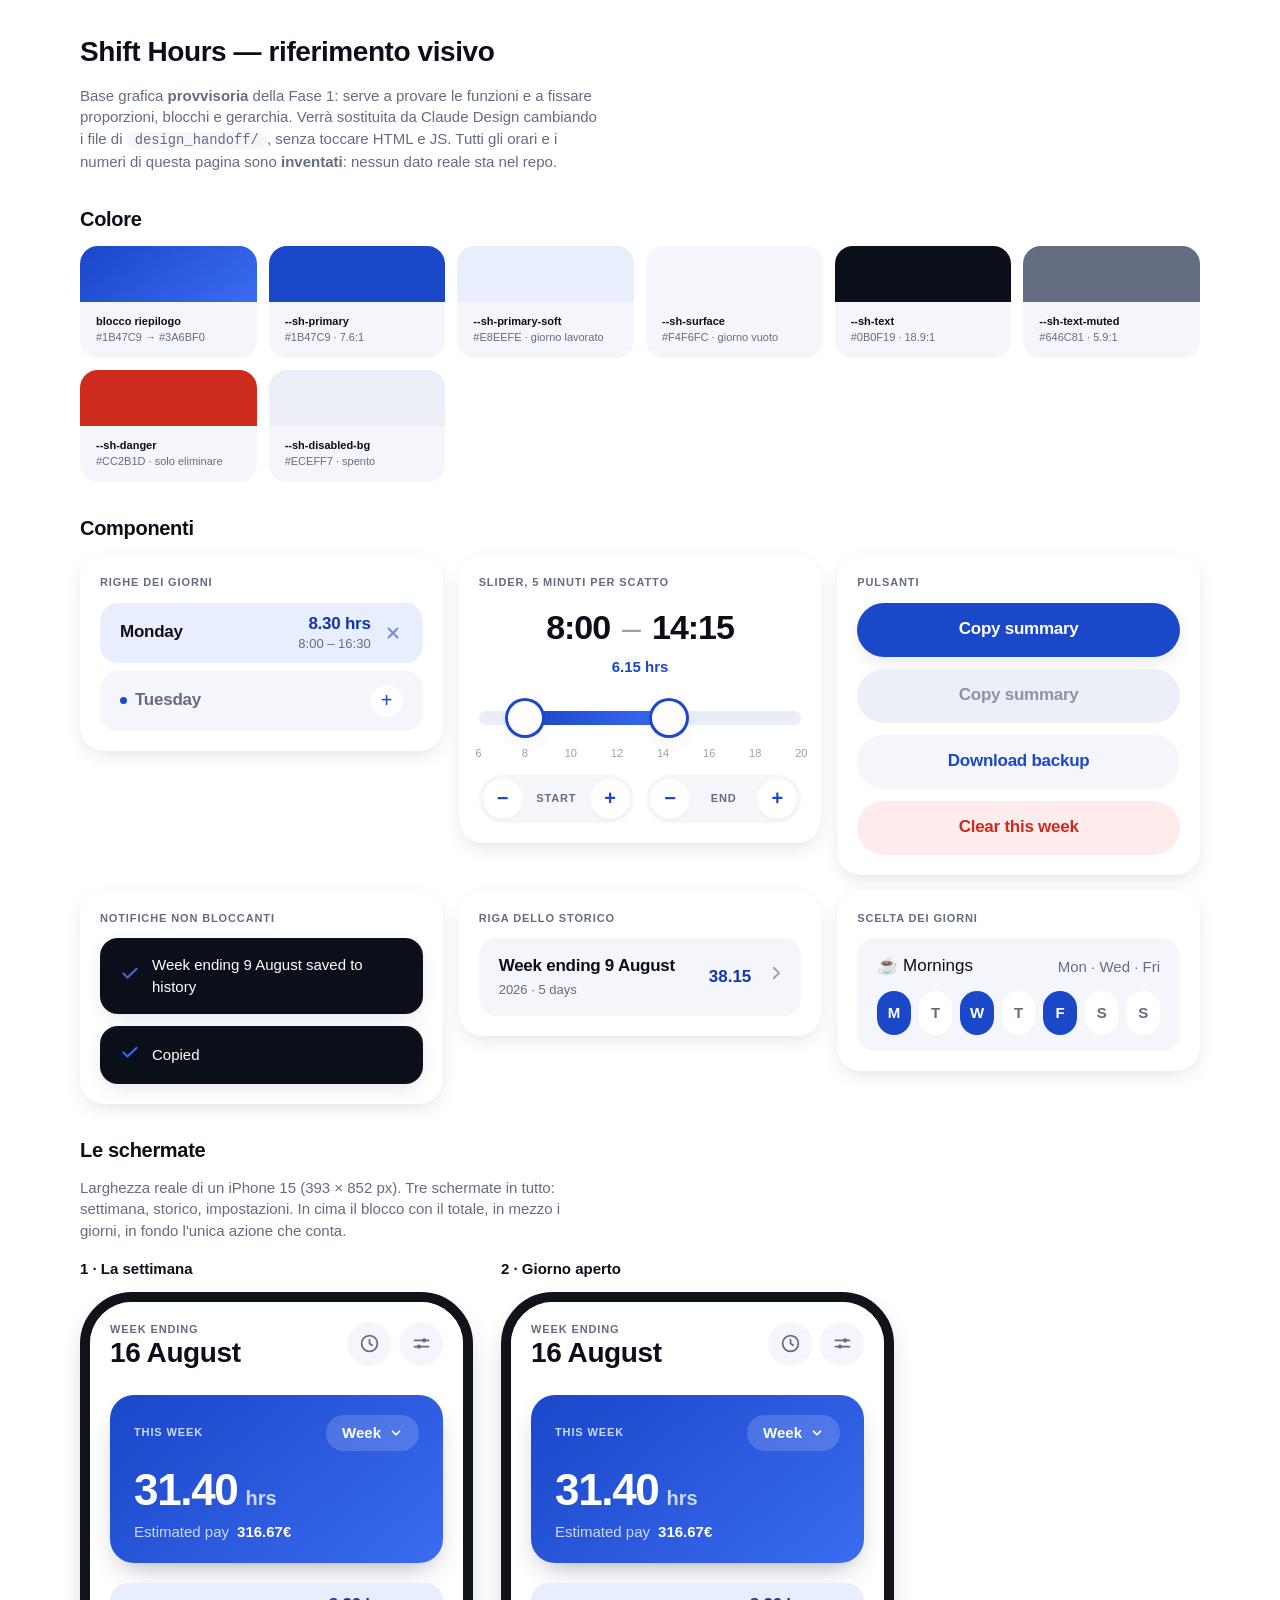
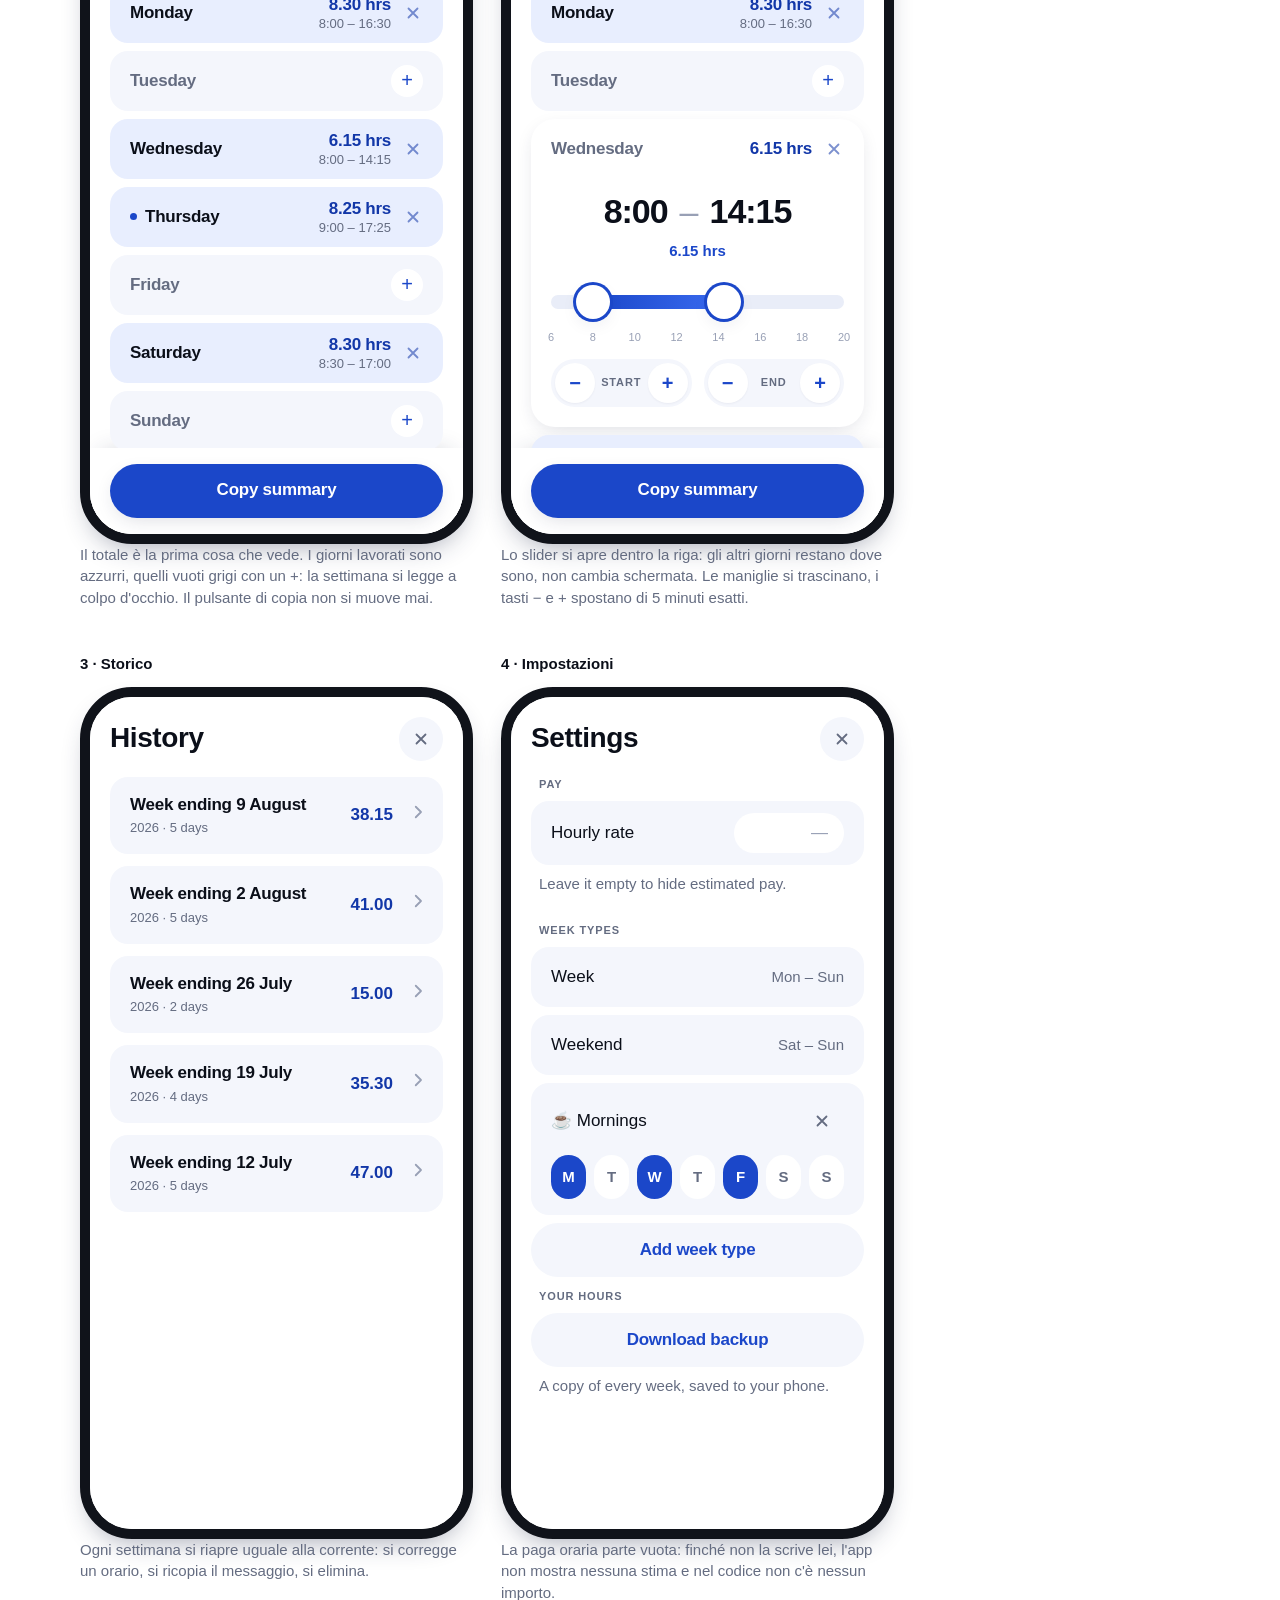
==== shift-hours/design_handoff/reference.html @ ab8e3b5d "Slider ristretto a 06:00-20:00 per prendere meglio i 5 minuti Dalla prova sul telefono: con la fasci" ====
<!doctype html>
<html lang="it">
<head>
<meta charset="utf-8">
<meta name="viewport" content="width=device-width, initial-scale=1">
<title>Shift Hours — riferimento visivo (base provvisoria)</title>

<link rel="stylesheet" href="tokens/colors.css">
<link rel="stylesheet" href="tokens/typography.css">
<link rel="stylesheet" href="tokens/space.css">
<link rel="stylesheet" href="components.css">

<style>
  /* Stili della sola pagina di riferimento: non fanno parte dell'app. */
  .doc {
    max-width: 1160px;
    margin-inline: auto;
    padding: var(--sh-space-8) var(--sh-space-5) var(--sh-space-8);
  }
  .doc h1 { font-size: var(--sh-size-xl); letter-spacing: var(--sh-tracking-tight); margin: 0 0 var(--sh-space-3); }
  .doc h2 { font-size: var(--sh-size-lg); letter-spacing: var(--sh-tracking-tight); margin: var(--sh-space-8) 0 var(--sh-space-3); }
  .doc p  { margin: 0 0 var(--sh-space-4); max-width: 62ch; color: var(--sh-text-muted); font-size: var(--sh-size-sm); }
  .doc code { font-size: 0.92em; background: var(--sh-surface); padding: 1px var(--sh-space-2); border-radius: var(--sh-radius-sm); }

  .swatches { display: grid; grid-template-columns: repeat(auto-fill, minmax(168px, 1fr)); gap: var(--sh-space-3); }
  .swatch { border-radius: var(--sh-radius-md); overflow: hidden; background: var(--sh-surface); }
  .swatch__chip { height: 56px; }
  .swatch__meta { padding: var(--sh-space-3) var(--sh-space-4); font-size: var(--sh-size-2xs); }
  .swatch__name { font-weight: var(--sh-weight-semibold); }
  .swatch__val { color: var(--sh-text-muted); font-variant-numeric: tabular-nums; }

  .specimens { display: grid; gap: var(--sh-space-4); grid-template-columns: repeat(auto-fill, minmax(320px, 1fr)); align-items: start; }
  .specimen { border-radius: var(--sh-radius-lg); padding: var(--sh-space-5); background: var(--sh-bg); box-shadow: var(--sh-shadow-md); }
  .specimen > * + * { margin-top: var(--sh-space-3); }
  .specimen__label { font-size: var(--sh-size-2xs); text-transform: uppercase; letter-spacing: var(--sh-tracking-wide); color: var(--sh-text-muted); font-weight: var(--sh-weight-semibold); }

  .screens { display: flex; flex-wrap: wrap; gap: var(--sh-space-7); }
  .screen { flex: none; width: 393px; }
  .screen__label { font-size: var(--sh-size-sm); font-weight: var(--sh-weight-semibold); margin-bottom: var(--sh-space-3); }
  .screen__note { font-size: var(--sh-size-xs); color: var(--sh-text-muted); margin-top: var(--sh-space-3); }

  /* Telaio iPhone 15: 393 × 852 px CSS */
  .frame {
    width: 393px; height: 852px;
    border: 10px solid #10131a;
    border-radius: 52px;
    overflow: hidden;
    background: var(--sh-bg);
    box-shadow: var(--sh-shadow-hero);
  }
  .frame .sh-app,
  .frame .sh-panel { height: 100%; }
</style>
</head>
<body>
<main class="doc">

  <h1>Shift Hours — riferimento visivo</h1>
  <p>
    Base grafica <strong>provvisoria</strong> della Fase 1: serve a provare le
    funzioni e a fissare proporzioni, blocchi e gerarchia. Verrà sostituita da
    Claude Design cambiando i file di <code>design_handoff/</code>, senza
    toccare HTML e JS. Tutti gli orari e i numeri di questa pagina sono
    <strong>inventati</strong>: nessun dato reale sta nel repo.
  </p>

  <h2>Colore</h2>
  <div class="swatches">
    <div class="swatch">
      <div class="swatch__chip" style="background: linear-gradient(140deg, var(--sh-hero-from), var(--sh-hero-to))"></div>
      <div class="swatch__meta"><div class="swatch__name">blocco riepilogo</div><div class="swatch__val">#1B47C9 → #3A6BF0</div></div>
    </div>
    <div class="swatch">
      <div class="swatch__chip" style="background: var(--sh-primary)"></div>
      <div class="swatch__meta"><div class="swatch__name">--sh-primary</div><div class="swatch__val">#1B47C9 · 7.6:1</div></div>
    </div>
    <div class="swatch">
      <div class="swatch__chip" style="background: var(--sh-primary-soft)"></div>
      <div class="swatch__meta"><div class="swatch__name">--sh-primary-soft</div><div class="swatch__val">#E8EEFE · giorno lavorato</div></div>
    </div>
    <div class="swatch">
      <div class="swatch__chip" style="background: var(--sh-surface)"></div>
      <div class="swatch__meta"><div class="swatch__name">--sh-surface</div><div class="swatch__val">#F4F6FC · giorno vuoto</div></div>
    </div>
    <div class="swatch">
      <div class="swatch__chip" style="background: var(--sh-text)"></div>
      <div class="swatch__meta"><div class="swatch__name">--sh-text</div><div class="swatch__val">#0B0F19 · 18.9:1</div></div>
    </div>
    <div class="swatch">
      <div class="swatch__chip" style="background: var(--sh-text-muted)"></div>
      <div class="swatch__meta"><div class="swatch__name">--sh-text-muted</div><div class="swatch__val">#646C81 · 5.9:1</div></div>
    </div>
    <div class="swatch">
      <div class="swatch__chip" style="background: var(--sh-danger)"></div>
      <div class="swatch__meta"><div class="swatch__name">--sh-danger</div><div class="swatch__val">#CC2B1D · solo eliminare</div></div>
    </div>
    <div class="swatch">
      <div class="swatch__chip" style="background: var(--sh-disabled-bg)"></div>
      <div class="swatch__meta"><div class="swatch__name">--sh-disabled-bg</div><div class="swatch__val">#ECEFF7 · spento</div></div>
    </div>
  </div>

  <h2>Componenti</h2>
  <div class="specimens">

    <div class="specimen">
      <div class="specimen__label">Righe dei giorni</div>
      <div class="sh-days">
        <div class="sh-day sh-day--filled">
          <button class="sh-day__head" type="button">
            <span class="sh-day__name">Monday</span>
            <span class="sh-day__value">
              <span class="sh-day__hours">8.30 hrs</span>
              <span class="sh-day__times">8:00 – 16:30</span>
            </span>
            <span class="sh-day__clear" aria-hidden="true">
              <svg width="18" height="18" viewBox="0 0 24 24" fill="none" stroke="currentColor" stroke-width="2.4" stroke-linecap="round"><path d="M6 6l12 12M18 6L6 18"/></svg>
            </span>
          </button>
        </div>
        <div class="sh-day">
          <button class="sh-day__head" type="button">
            <span class="sh-day__name"><span class="sh-day__today"></span>Tuesday</span>
            <span class="sh-day__add" aria-hidden="true">+</span>
          </button>
        </div>
      </div>
    </div>

    <div class="specimen">
      <div class="specimen__label">Slider, 5 minuti per scatto</div>
      <div class="sh-range">
        <div class="sh-range__readout">8:00 <span class="sh-range__arrow">–</span> 14:15</div>
        <div class="sh-range__duration">6.15 hrs</div>
        <div class="sh-range__track">
          <div class="sh-range__rail"></div>
          <div class="sh-range__fill" style="left: 14.29%; width: 44.64%"></div>
          <div class="sh-range__handle" style="left: 14.29%"></div>
          <div class="sh-range__handle" style="left: 58.93%"></div>
        </div>
        <div class="sh-range__scale"><span style="left: 0.00%">6</span><span style="left: 14.29%">8</span><span style="left: 28.57%">10</span><span style="left: 42.86%">12</span><span style="left: 57.14%">14</span><span style="left: 71.43%">16</span><span style="left: 85.71%">18</span><span style="left: 100.00%">20</span></div>
        <div class="sh-nudges">
          <div class="sh-nudge">
            <button class="sh-nudge__btn" type="button" aria-label="Start earlier">−</button>
            <span class="sh-nudge__label">Start</span>
            <button class="sh-nudge__btn" type="button" aria-label="Start later">+</button>
          </div>
          <div class="sh-nudge">
            <button class="sh-nudge__btn" type="button" aria-label="End earlier">−</button>
            <span class="sh-nudge__label">End</span>
            <button class="sh-nudge__btn" type="button" aria-label="End later">+</button>
          </div>
        </div>
      </div>
    </div>

    <div class="specimen">
      <div class="specimen__label">Pulsanti</div>
      <button class="sh-btn" type="button">Copy summary</button>
      <button class="sh-btn" type="button" disabled>Copy summary</button>
      <button class="sh-btn sh-btn--secondary" type="button">Download backup</button>
      <button class="sh-btn sh-btn--danger" type="button">Clear this week</button>
    </div>

    <div class="specimen">
      <div class="specimen__label">Notifiche non bloccanti</div>
      <div class="sh-toast">
        <span class="sh-toast__icon">
          <svg width="20" height="20" viewBox="0 0 24 24" fill="none" stroke="currentColor" stroke-width="2.4" stroke-linecap="round" stroke-linejoin="round"><path d="M4 12.5l5 5L20 7"/></svg>
        </span>
        Week ending 9 August saved to history
      </div>
      <div class="sh-toast">
        <span class="sh-toast__icon">
          <svg width="20" height="20" viewBox="0 0 24 24" fill="none" stroke="currentColor" stroke-width="2.4" stroke-linecap="round" stroke-linejoin="round"><path d="M4 12.5l5 5L20 7"/></svg>
        </span>
        Copied
      </div>
    </div>

    <div class="specimen">
      <div class="specimen__label">Riga dello storico</div>
      <button class="sh-histrow" type="button">
        <span class="sh-histrow__main">
          <span class="sh-histrow__week">Week ending 9 August</span>
          <span class="sh-histrow__meta">2026 · 5 days</span>
        </span>
        <span class="sh-histrow__hours">38.15</span>
        <span class="sh-histrow__chevron">
          <svg width="18" height="18" viewBox="0 0 24 24" fill="none" stroke="currentColor" stroke-width="2.4" stroke-linecap="round" stroke-linejoin="round"><path d="M9 5l7 7-7 7"/></svg>
        </span>
      </button>
    </div>

    <div class="specimen">
      <div class="specimen__label">Scelta dei giorni</div>
      <div class="sh-row sh-row--stacked">
        <div style="display:flex; align-items:center; justify-content:space-between; gap: var(--sh-space-3)">
          <span class="sh-row__label">☕ Mornings</span>
          <span class="sh-row__value">Mon · Wed · Fri</span>
        </div>
        <div class="sh-daypicker">
          <button class="sh-daypicker__day" type="button" aria-pressed="true">M</button>
          <button class="sh-daypicker__day" type="button" aria-pressed="false">T</button>
          <button class="sh-daypicker__day" type="button" aria-pressed="true">W</button>
          <button class="sh-daypicker__day" type="button" aria-pressed="false">T</button>
          <button class="sh-daypicker__day" type="button" aria-pressed="true">F</button>
          <button class="sh-daypicker__day" type="button" aria-pressed="false">S</button>
          <button class="sh-daypicker__day" type="button" aria-pressed="false">S</button>
        </div>
      </div>
    </div>

  </div>

  <h2>Le schermate</h2>
  <p>
    Larghezza reale di un iPhone 15 (393 × 852 px). Tre schermate in tutto:
    settimana, storico, impostazioni. In cima il blocco con il totale, in mezzo
    i giorni, in fondo l'unica azione che conta.
  </p>

  <div class="screens">

    <!-- ── 1 · Settimana ── -->
    <div class="screen">
      <div class="screen__label">1 · La settimana</div>
      <div class="frame">
        <div class="sh-app">

          <header class="sh-header">
            <div>
              <span class="sh-header__eyebrow">Week ending</span>
              <h1 class="sh-header__title">16 August</h1>
            </div>
            <div class="sh-header__actions">
              <button class="sh-iconbtn" type="button" aria-label="History">
                <svg width="21" height="21" viewBox="0 0 24 24" fill="none" stroke="currentColor" stroke-width="2" stroke-linecap="round" stroke-linejoin="round"><circle cx="12" cy="12" r="9"/><path d="M12 7.5V12l3 2"/></svg>
              </button>
              <button class="sh-iconbtn" type="button" aria-label="Settings">
                <svg width="21" height="21" viewBox="0 0 24 24" fill="none" stroke="currentColor" stroke-width="2" stroke-linecap="round"><path d="M4 8.5h16M4 15.5h16"/><circle cx="15" cy="8.5" r="2.4" fill="currentColor" stroke="none"/><circle cx="9" cy="15.5" r="2.4" fill="currentColor" stroke="none"/></svg>
              </button>
            </div>
          </header>

          <div class="sh-app__body">

            <section class="sh-hero">
              <div class="sh-hero__top">
                <span class="sh-hero__label">This week</span>
                <button class="sh-typepill" type="button">
                  Week
                  <svg width="14" height="14" viewBox="0 0 24 24" fill="none" stroke="currentColor" stroke-width="3" stroke-linecap="round" stroke-linejoin="round"><path d="M6 9l6 6 6-6"/></svg>
                </button>
              </div>
              <div class="sh-hero__total">31.40 <span class="sh-hero__unit">hrs</span></div>
              <div class="sh-hero__meta">Estimated pay <span class="sh-hero__pay">316.67€</span></div>
            </section>

            <div class="sh-days">

              <div class="sh-day sh-day--filled">
                <button class="sh-day__head" type="button">
                  <span class="sh-day__name">Monday</span>
                  <span class="sh-day__value">
                    <span class="sh-day__hours">8.30 hrs</span>
                    <span class="sh-day__times">8:00 – 16:30</span>
                  </span>
                  <span class="sh-day__clear" aria-hidden="true">
                    <svg width="18" height="18" viewBox="0 0 24 24" fill="none" stroke="currentColor" stroke-width="2.4" stroke-linecap="round"><path d="M6 6l12 12M18 6L6 18"/></svg>
                  </span>
                </button>
              </div>

              <div class="sh-day">
                <button class="sh-day__head" type="button">
                  <span class="sh-day__name">Tuesday</span>
                  <span class="sh-day__add" aria-hidden="true">+</span>
                </button>
              </div>

              <div class="sh-day sh-day--filled">
                <button class="sh-day__head" type="button">
                  <span class="sh-day__name">Wednesday</span>
                  <span class="sh-day__value">
                    <span class="sh-day__hours">6.15 hrs</span>
                    <span class="sh-day__times">8:00 – 14:15</span>
                  </span>
                  <span class="sh-day__clear" aria-hidden="true">
                    <svg width="18" height="18" viewBox="0 0 24 24" fill="none" stroke="currentColor" stroke-width="2.4" stroke-linecap="round"><path d="M6 6l12 12M18 6L6 18"/></svg>
                  </span>
                </button>
              </div>

              <div class="sh-day sh-day--filled">
                <button class="sh-day__head" type="button">
                  <span class="sh-day__name"><span class="sh-day__today"></span>Thursday</span>
                  <span class="sh-day__value">
                    <span class="sh-day__hours">8.25 hrs</span>
                    <span class="sh-day__times">9:00 – 17:25</span>
                  </span>
                  <span class="sh-day__clear" aria-hidden="true">
                    <svg width="18" height="18" viewBox="0 0 24 24" fill="none" stroke="currentColor" stroke-width="2.4" stroke-linecap="round"><path d="M6 6l12 12M18 6L6 18"/></svg>
                  </span>
                </button>
              </div>

              <div class="sh-day">
                <button class="sh-day__head" type="button">
                  <span class="sh-day__name">Friday</span>
                  <span class="sh-day__add" aria-hidden="true">+</span>
                </button>
              </div>

              <div class="sh-day sh-day--filled">
                <button class="sh-day__head" type="button">
                  <span class="sh-day__name">Saturday</span>
                  <span class="sh-day__value">
                    <span class="sh-day__hours">8.30 hrs</span>
                    <span class="sh-day__times">8:30 – 17:00</span>
                  </span>
                  <span class="sh-day__clear" aria-hidden="true">
                    <svg width="18" height="18" viewBox="0 0 24 24" fill="none" stroke="currentColor" stroke-width="2.4" stroke-linecap="round"><path d="M6 6l12 12M18 6L6 18"/></svg>
                  </span>
                </button>
              </div>

              <div class="sh-day">
                <button class="sh-day__head" type="button">
                  <span class="sh-day__name">Sunday</span>
                  <span class="sh-day__add" aria-hidden="true">+</span>
                </button>
              </div>

            </div>

            <div class="sh-preview">
              <span class="sh-preview__label">Message preview</span>
              <p class="sh-preview__bubble">Week ending 16 August
Monday: 8:00/16:30 - 8.30 hrs
Wednesday: 8:00/14:15 - 6.15 hrs
Thursday: 9:00/17:25 - 8.25 hrs
Saturday: 8:30/17:00 - 8.30 hrs
31 hours and 40 minutes</p>
            </div>

          </div>

          <footer class="sh-actionbar">
            <button class="sh-btn" type="button">Copy summary</button>
          </footer>

        </div>
      </div>
      <p class="screen__note">
        Il totale è la prima cosa che vede. I giorni lavorati sono azzurri, quelli
        vuoti grigi con un +: la settimana si legge a colpo d'occhio. Il pulsante
        di copia non si muove mai.
      </p>
    </div>

    <!-- ── 2 · Giorno aperto ── -->
    <div class="screen">
      <div class="screen__label">2 · Giorno aperto</div>
      <div class="frame">
        <div class="sh-app">

          <header class="sh-header">
            <div>
              <span class="sh-header__eyebrow">Week ending</span>
              <h1 class="sh-header__title">16 August</h1>
            </div>
            <div class="sh-header__actions">
              <button class="sh-iconbtn" type="button" aria-label="History">
                <svg width="21" height="21" viewBox="0 0 24 24" fill="none" stroke="currentColor" stroke-width="2" stroke-linecap="round" stroke-linejoin="round"><circle cx="12" cy="12" r="9"/><path d="M12 7.5V12l3 2"/></svg>
              </button>
              <button class="sh-iconbtn" type="button" aria-label="Settings">
                <svg width="21" height="21" viewBox="0 0 24 24" fill="none" stroke="currentColor" stroke-width="2" stroke-linecap="round"><path d="M4 8.5h16M4 15.5h16"/><circle cx="15" cy="8.5" r="2.4" fill="currentColor" stroke="none"/><circle cx="9" cy="15.5" r="2.4" fill="currentColor" stroke="none"/></svg>
              </button>
            </div>
          </header>

          <div class="sh-app__body">

            <section class="sh-hero">
              <div class="sh-hero__top">
                <span class="sh-hero__label">This week</span>
                <button class="sh-typepill" type="button">
                  Week
                  <svg width="14" height="14" viewBox="0 0 24 24" fill="none" stroke="currentColor" stroke-width="3" stroke-linecap="round" stroke-linejoin="round"><path d="M6 9l6 6 6-6"/></svg>
                </button>
              </div>
              <div class="sh-hero__total">31.40 <span class="sh-hero__unit">hrs</span></div>
              <div class="sh-hero__meta">Estimated pay <span class="sh-hero__pay">316.67€</span></div>
            </section>

            <div class="sh-days">

              <div class="sh-day sh-day--filled">
                <button class="sh-day__head" type="button">
                  <span class="sh-day__name">Monday</span>
                  <span class="sh-day__value">
                    <span class="sh-day__hours">8.30 hrs</span>
                    <span class="sh-day__times">8:00 – 16:30</span>
                  </span>
                  <span class="sh-day__clear" aria-hidden="true">
                    <svg width="18" height="18" viewBox="0 0 24 24" fill="none" stroke="currentColor" stroke-width="2.4" stroke-linecap="round"><path d="M6 6l12 12M18 6L6 18"/></svg>
                  </span>
                </button>
              </div>

              <div class="sh-day">
                <button class="sh-day__head" type="button">
                  <span class="sh-day__name">Tuesday</span>
                  <span class="sh-day__add" aria-hidden="true">+</span>
                </button>
              </div>

              <div class="sh-day sh-day--open">
                <button class="sh-day__head" type="button">
                  <span class="sh-day__name">Wednesday</span>
                  <span class="sh-day__value">
                    <span class="sh-day__hours">6.15 hrs</span>
                  </span>
                  <span class="sh-day__clear" aria-hidden="true">
                    <svg width="18" height="18" viewBox="0 0 24 24" fill="none" stroke="currentColor" stroke-width="2.4" stroke-linecap="round"><path d="M6 6l12 12M18 6L6 18"/></svg>
                  </span>
                </button>
                <div class="sh-day__panel">
                  <div class="sh-range">
                    <div class="sh-range__readout">8:00 <span class="sh-range__arrow">–</span> 14:15</div>
                    <div class="sh-range__duration">6.15 hrs</div>
                    <div class="sh-range__track">
                      <div class="sh-range__rail"></div>
                      <div class="sh-range__fill" style="left: 14.29%; width: 44.64%"></div>
                      <div class="sh-range__handle" style="left: 14.29%"></div>
                      <div class="sh-range__handle" style="left: 58.93%"></div>
                    </div>
                    <div class="sh-range__scale"><span style="left: 0.00%">6</span><span style="left: 14.29%">8</span><span style="left: 28.57%">10</span><span style="left: 42.86%">12</span><span style="left: 57.14%">14</span><span style="left: 71.43%">16</span><span style="left: 85.71%">18</span><span style="left: 100.00%">20</span></div>
                    <div class="sh-nudges">
                      <div class="sh-nudge">
                        <button class="sh-nudge__btn" type="button" aria-label="Start earlier">−</button>
                        <span class="sh-nudge__label">Start</span>
                        <button class="sh-nudge__btn" type="button" aria-label="Start later">+</button>
                      </div>
                      <div class="sh-nudge">
                        <button class="sh-nudge__btn" type="button" aria-label="End earlier">−</button>
                        <span class="sh-nudge__label">End</span>
                        <button class="sh-nudge__btn" type="button" aria-label="End later">+</button>
                      </div>
                    </div>
                  </div>
                </div>
              </div>

              <div class="sh-day sh-day--filled">
                <button class="sh-day__head" type="button">
                  <span class="sh-day__name"><span class="sh-day__today"></span>Thursday</span>
                  <span class="sh-day__value">
                    <span class="sh-day__hours">8.25 hrs</span>
                    <span class="sh-day__times">9:00 – 17:25</span>
                  </span>
                  <span class="sh-day__clear" aria-hidden="true">
                    <svg width="18" height="18" viewBox="0 0 24 24" fill="none" stroke="currentColor" stroke-width="2.4" stroke-linecap="round"><path d="M6 6l12 12M18 6L6 18"/></svg>
                  </span>
                </button>
              </div>

              <div class="sh-day">
                <button class="sh-day__head" type="button">
                  <span class="sh-day__name">Friday</span>
                  <span class="sh-day__add" aria-hidden="true">+</span>
                </button>
              </div>

            </div>

          </div>

          <footer class="sh-actionbar">
            <button class="sh-btn" type="button">Copy summary</button>
          </footer>

        </div>
      </div>
      <p class="screen__note">
        Lo slider si apre dentro la riga: gli altri giorni restano dove sono, non
        cambia schermata. Le maniglie si trascinano, i tasti − e + spostano di 5
        minuti esatti.
      </p>
    </div>

    <!-- ── 3 · Storico ── -->
    <div class="screen">
      <div class="screen__label">3 · Storico</div>
      <div class="frame">
        <div class="sh-panel">
          <header class="sh-panel__head">
            <span class="sh-panel__title">History</span>
            <button class="sh-iconbtn" type="button" aria-label="Close">
              <svg width="18" height="18" viewBox="0 0 24 24" fill="none" stroke="currentColor" stroke-width="2.4" stroke-linecap="round"><path d="M6 6l12 12M18 6L6 18"/></svg>
            </button>
          </header>
          <div class="sh-panel__body">
            <button class="sh-histrow" type="button">
              <span class="sh-histrow__main">
                <span class="sh-histrow__week">Week ending 9 August</span>
                <span class="sh-histrow__meta">2026 · 5 days</span>
              </span>
              <span class="sh-histrow__hours">38.15</span>
              <span class="sh-histrow__chevron"><svg width="18" height="18" viewBox="0 0 24 24" fill="none" stroke="currentColor" stroke-width="2.4" stroke-linecap="round" stroke-linejoin="round"><path d="M9 5l7 7-7 7"/></svg></span>
            </button>
            <button class="sh-histrow" type="button">
              <span class="sh-histrow__main">
                <span class="sh-histrow__week">Week ending 2 August</span>
                <span class="sh-histrow__meta">2026 · 5 days</span>
              </span>
              <span class="sh-histrow__hours">41.00</span>
              <span class="sh-histrow__chevron"><svg width="18" height="18" viewBox="0 0 24 24" fill="none" stroke="currentColor" stroke-width="2.4" stroke-linecap="round" stroke-linejoin="round"><path d="M9 5l7 7-7 7"/></svg></span>
            </button>
            <button class="sh-histrow" type="button">
              <span class="sh-histrow__main">
                <span class="sh-histrow__week">Week ending 26 July</span>
                <span class="sh-histrow__meta">2026 · 2 days</span>
              </span>
              <span class="sh-histrow__hours">15.00</span>
              <span class="sh-histrow__chevron"><svg width="18" height="18" viewBox="0 0 24 24" fill="none" stroke="currentColor" stroke-width="2.4" stroke-linecap="round" stroke-linejoin="round"><path d="M9 5l7 7-7 7"/></svg></span>
            </button>
            <button class="sh-histrow" type="button">
              <span class="sh-histrow__main">
                <span class="sh-histrow__week">Week ending 19 July</span>
                <span class="sh-histrow__meta">2026 · 4 days</span>
              </span>
              <span class="sh-histrow__hours">35.30</span>
              <span class="sh-histrow__chevron"><svg width="18" height="18" viewBox="0 0 24 24" fill="none" stroke="currentColor" stroke-width="2.4" stroke-linecap="round" stroke-linejoin="round"><path d="M9 5l7 7-7 7"/></svg></span>
            </button>
            <button class="sh-histrow" type="button">
              <span class="sh-histrow__main">
                <span class="sh-histrow__week">Week ending 12 July</span>
                <span class="sh-histrow__meta">2026 · 5 days</span>
              </span>
              <span class="sh-histrow__hours">47.00</span>
              <span class="sh-histrow__chevron"><svg width="18" height="18" viewBox="0 0 24 24" fill="none" stroke="currentColor" stroke-width="2.4" stroke-linecap="round" stroke-linejoin="round"><path d="M9 5l7 7-7 7"/></svg></span>
            </button>
          </div>
        </div>
      </div>
      <p class="screen__note">
        Ogni settimana si riapre uguale alla corrente: si corregge un orario, si
        ricopia il messaggio, si elimina.
      </p>
    </div>

    <!-- ── 4 · Impostazioni ── -->
    <div class="screen">
      <div class="screen__label">4 · Impostazioni</div>
      <div class="frame">
        <div class="sh-panel">
          <header class="sh-panel__head">
            <span class="sh-panel__title">Settings</span>
            <button class="sh-iconbtn" type="button" aria-label="Close">
              <svg width="18" height="18" viewBox="0 0 24 24" fill="none" stroke="currentColor" stroke-width="2.4" stroke-linecap="round"><path d="M6 6l12 12M18 6L6 18"/></svg>
            </button>
          </header>
          <div class="sh-panel__body">

            <div class="sh-group">
              <span class="sh-group__label">Pay</span>
              <div class="sh-row">
                <span class="sh-row__label">Hourly rate</span>
                <input class="sh-row__input" type="text" inputmode="decimal" placeholder="—" aria-label="Hourly rate">
              </div>
              <p class="sh-group__note">Leave it empty to hide estimated pay.</p>
            </div>

            <div class="sh-group">
              <span class="sh-group__label">Week types</span>
              <div class="sh-row">
                <span class="sh-row__label">Week</span>
                <span class="sh-row__value">Mon – Sun</span>
              </div>
              <div class="sh-row">
                <span class="sh-row__label">Weekend</span>
                <span class="sh-row__value">Sat – Sun</span>
              </div>
              <div class="sh-row sh-row--stacked">
                <div style="display:flex; align-items:center; justify-content:space-between; gap: var(--sh-space-3)">
                  <span class="sh-row__label">☕ Mornings</span>
                  <span class="sh-iconbtn sh-iconbtn--plain" role="button" aria-label="Delete">
                    <svg width="18" height="18" viewBox="0 0 24 24" fill="none" stroke="currentColor" stroke-width="2.4" stroke-linecap="round"><path d="M6 6l12 12M18 6L6 18"/></svg>
                  </span>
                </div>
                <div class="sh-daypicker">
                  <button class="sh-daypicker__day" type="button" aria-pressed="true">M</button>
                  <button class="sh-daypicker__day" type="button" aria-pressed="false">T</button>
                  <button class="sh-daypicker__day" type="button" aria-pressed="true">W</button>
                  <button class="sh-daypicker__day" type="button" aria-pressed="false">T</button>
                  <button class="sh-daypicker__day" type="button" aria-pressed="true">F</button>
                  <button class="sh-daypicker__day" type="button" aria-pressed="false">S</button>
                  <button class="sh-daypicker__day" type="button" aria-pressed="false">S</button>
                </div>
              </div>
              <button class="sh-btn sh-btn--secondary" type="button">Add week type</button>
            </div>

            <div class="sh-group">
              <span class="sh-group__label">Your hours</span>
              <button class="sh-btn sh-btn--secondary" type="button">Download backup</button>
              <p class="sh-group__note">A copy of every week, saved to your phone.</p>
            </div>

          </div>
        </div>
      </div>
      <p class="screen__note">
        La paga oraria parte vuota: finché non la scrive lei, l'app non mostra
        nessuna stima e nel codice non c'è nessun importo.
      </p>
    </div>

  </div>

</main>
</body>
</html>
---- shift-hours/design_handoff/tokens/colors.css ----
/* Shift Hours — token colore (base provvisoria, Fase 1)
 *
 * Bianco e blu, come chiesto. Niente bordi grigi ovunque: le superfici si
 * distinguono per riempimento, non per contorno — è quello che fa sembrare
 * un'app un'app e non un modulo da compilare.
 *
 * Nessun colore va scritto a mano fuori da questo file.
 * Contrasti verificati su sfondo bianco (WCAG AA = 4.5:1 per il testo normale).
 */

:root {
  /* Superfici */
  --sh-bg: #ffffff;
  --sh-surface: #f4f6fc;        /* giorno non lavorato, campi */
  --sh-surface-strong: #e9edf8; /* traccia dello slider, premuto */
  --sh-hairline: #e8ebf5;       /* usato con parsimonia, solo separatori */

  /* Testo — neri e grigi con una punta di blu, non neutri da default */
  --sh-text: #0b0f19;           /* 18.9:1 su bianco */
  --sh-text-muted: #646c81;     /* 5.9:1 su bianco */
  --sh-text-faint: #98a0b5;     /* solo elementi spenti */
  --sh-on-primary: #ffffff;     /* 7.6:1 su --sh-primary */

  /* Blu — unico colore d'azione */
  --sh-primary: #1b47c9;        /* 7.6:1 con bianco */
  --sh-primary-pressed: #14349b;
  --sh-primary-soft: #e8eefe;   /* giorno lavorato */
  --sh-primary-softer: #f2f6ff;
  --sh-primary-ink: #1237a8;    /* 8.9:1 su --sh-primary-soft */

  /* Blocco riepilogo in cima */
  --sh-hero-from: #1b47c9;
  --sh-hero-to: #3a6bf0;
  --sh-on-hero: #ffffff;
  --sh-on-hero-muted: #cbd8fb;  /* 5.6:1 sul blu del blocco */

  /* Rosso — solo per eliminare */
  --sh-danger: #cc2b1d;         /* 5.4:1 su bianco */
  --sh-danger-soft: #fdeceb;

  /* Elementi spenti */
  --sh-disabled-bg: #eceff7;
  --sh-disabled-text: #8b93a8;

  /* Ombre */
  --sh-shadow-color: 224 40% 20%;
}
---- shift-hours/design_handoff/tokens/typography.css ----
/* Shift Hours — token tipografia (base provvisoria, Fase 1)
 *
 * Stack di sistema: su iPhone è San Francisco, già installato. Nessun font da
 * scaricare = nessun rischio offline, nessun peso in più.
 *
 * La scala è volutamente ampia: i numeri (ore, paga) sono il contenuto
 * principale dell'app e devono dominare, il resto sta indietro.
 */

:root {
  --sh-font: -apple-system, BlinkMacSystemFont, "SF Pro Text", "Segoe UI",
             Roboto, "Helvetica Neue", Arial, sans-serif;

  --sh-size-2xs: 0.6875rem;  /* 11px — solo occhielli maiuscoletti */
  --sh-size-xs: 0.8125rem;   /* 13px */
  --sh-size-sm: 0.9375rem;   /* 15px */
  --sh-size-md: 1.0625rem;   /* 17px — corpo, misura di sistema iOS */
  --sh-size-lg: 1.25rem;     /* 20px */
  --sh-size-xl: 1.75rem;     /* 28px — titoli di schermata */
  --sh-size-2xl: 2.125rem;   /* 34px — orari nello slider aperto */
  --sh-size-3xl: 2.75rem;    /* 44px — totale della settimana */

  --sh-weight-regular: 400;
  --sh-weight-medium: 500;
  --sh-weight-semibold: 600;
  --sh-weight-bold: 700;

  --sh-leading-tight: 1.05;
  --sh-leading-snug: 1.25;
  --sh-leading-normal: 1.45;

  --sh-tracking-tighter: -0.03em; /* numeri grandi */
  --sh-tracking-tight: -0.015em;
  --sh-tracking-wide: 0.08em;     /* occhielli maiuscoletti */
}
---- shift-hours/design_handoff/tokens/space.css ----
/* Shift Hours — token spaziature, raggi, ombre, movimento
 * (base provvisoria, Fase 1)
 */

:root {
  /* Spaziature — scala da 4px */
  --sh-space-1: 0.25rem;   /*  4px */
  --sh-space-2: 0.5rem;    /*  8px */
  --sh-space-3: 0.75rem;   /* 12px */
  --sh-space-4: 1rem;      /* 16px */
  --sh-space-5: 1.25rem;   /* 20px */
  --sh-space-6: 1.5rem;    /* 24px */
  --sh-space-7: 1.75rem;   /* 28px */
  --sh-space-8: 2rem;      /* 32px */

  /* Raggi — generosi: è quello che distingue una card da un riquadro */
  --sh-radius-sm: 0.75rem;   /* 12px */
  --sh-radius-md: 1.125rem;  /* 18px — righe dei giorni */
  --sh-radius-lg: 1.5rem;    /* 24px — blocco riepilogo, pannelli aperti */
  --sh-radius-pill: 999px;

  /* Ombre — quasi invisibili, servono solo a staccare ciò che è "sopra" */
  --sh-shadow-sm: 0 1px 2px hsl(var(--sh-shadow-color) / 0.05);
  --sh-shadow-md: 0 6px 20px -6px hsl(var(--sh-shadow-color) / 0.18);
  --sh-shadow-hero: 0 12px 28px -12px hsl(var(--sh-shadow-color) / 0.45);
  --sh-shadow-bar: 0 -8px 24px -12px hsl(var(--sh-shadow-color) / 0.22);

  /* Target di tocco — minimo iOS, mai scendere sotto */
  --sh-touch-min: 44px;
  --sh-row-height: 60px;     /* altezza di una riga-giorno */
  --sh-handle-size: 34px;    /* parte visibile della maniglia */
  --sh-handle-hit: 48px;     /* area sensibile al dito */
  --sh-rail-height: 14px;

  /* Layout */
  --sh-app-max-width: 440px;
  --sh-gutter: var(--sh-space-5);

  /* Movimento — breve, mai vistoso */
  --sh-motion-fast: 140ms;
  --sh-motion-normal: 240ms;
  --sh-motion-ease: cubic-bezier(0.32, 0.72, 0, 1);
}

@media (prefers-reduced-motion: reduce) {
  :root {
    --sh-motion-fast: 0ms;
    --sh-motion-normal: 0ms;
  }
}
---- shift-hours/design_handoff/components.css ----
/* Shift Hours — foglio componenti (base provvisoria, Fase 1)
 *
 * Usa solo i token di tokens/. Nessun colore, dimensione o durata scritti a
 * mano qui dentro: se manca un valore, si aggiunge un token, non un numero.
 *
 * Impianto visivo
 *   - superfici piene, non bordi: le card si distinguono per riempimento
 *   - un solo blocco protagonista in cima (il totale della settimana)
 *   - righe alte e raggi larghi, ritmo verticale regolare
 *   - i numeri sono il contenuto: grandi, tabellari, in evidenza
 *
 * Indice
 *   1. Reset e shell
 *   2. Testata
 *   3. Blocco riepilogo (totale + paga)
 *   4. Riga del giorno
 *   5. Slider orario
 *   6. Pulsanti
 *   7. Barra d'azione in basso
 *   8. Anteprima del messaggio
 *   9. Pannelli (storico, impostazioni)
 *  10. Banner di notifica
 *  11. Utilità
 */

/* ── 1. Reset e shell ─────────────────────────────────────────────── */

*,
*::before,
*::after { box-sizing: border-box; }

html { -webkit-text-size-adjust: 100%; }

body {
  margin: 0;
  background: var(--sh-bg);
  color: var(--sh-text);
  font-family: var(--sh-font);
  font-size: var(--sh-size-md);
  line-height: var(--sh-leading-normal);
  -webkit-font-smoothing: antialiased;
}

button, input {
  font: inherit;
  color: inherit;
  background: none;
  border: 0;
  -webkit-tap-highlight-color: transparent;
}

button { cursor: pointer; touch-action: manipulation; }

:focus-visible {
  outline: 3px solid var(--sh-primary);
  outline-offset: 3px;
  border-radius: var(--sh-radius-sm);
}

/* Testata e barra d'azione restano ferme, scorre solo la lista dei giorni */
.sh-app {
  display: grid;
  grid-template-rows: auto 1fr auto;
  width: 100%;
  max-width: var(--sh-app-max-width);
  height: 100vh;
  height: 100dvh; /* altezza esatta, non minima: la barra in basso resta dentro */
  margin-inline: auto;
  background: var(--sh-bg);
  overflow: hidden;
}

.sh-app__body {
  min-height: 0; /* senza questo la lista spinge la barra d'azione fuori schermo */
  overflow-y: auto;
  overscroll-behavior: contain;
  padding: 0 var(--sh-gutter) var(--sh-space-5);
  display: flex;
  flex-direction: column;
  gap: var(--sh-space-5);
}

/* ── 2. Testata ───────────────────────────────────────────────────── */

.sh-header {
  display: flex;
  align-items: flex-start;
  justify-content: space-between;
  gap: var(--sh-space-4);
  padding: var(--sh-space-5) var(--sh-gutter) var(--sh-space-4);
  padding-top: max(var(--sh-space-5), env(safe-area-inset-top));
}

.sh-header__eyebrow {
  display: block;
  font-size: var(--sh-size-2xs);
  font-weight: var(--sh-weight-semibold);
  letter-spacing: var(--sh-tracking-wide);
  text-transform: uppercase;
  color: var(--sh-text-muted);
}

.sh-header__title {
  margin: var(--sh-space-1) 0 0;
  font-size: var(--sh-size-xl);
  font-weight: var(--sh-weight-bold);
  letter-spacing: var(--sh-tracking-tight);
  line-height: var(--sh-leading-tight);
}

.sh-header__actions {
  display: flex;
  gap: var(--sh-space-2);
  flex: none;
}

.sh-iconbtn {
  display: inline-flex;
  align-items: center;
  justify-content: center;
  width: var(--sh-touch-min);
  height: var(--sh-touch-min);
  border-radius: var(--sh-radius-pill);
  background: var(--sh-surface);
  color: var(--sh-text-muted);
  transition: background var(--sh-motion-fast) var(--sh-motion-ease);
}

.sh-iconbtn:active { background: var(--sh-surface-strong); }

.sh-iconbtn--plain { background: none; }

/* ── 3. Blocco riepilogo ──────────────────────────────────────────── */

.sh-hero {
  position: relative;
  padding: var(--sh-space-5) var(--sh-space-6);
  border-radius: var(--sh-radius-lg);
  background: linear-gradient(140deg, var(--sh-hero-from), var(--sh-hero-to));
  color: var(--sh-on-hero);
  box-shadow: var(--sh-shadow-hero);
}

.sh-hero__top {
  display: flex;
  align-items: center;
  justify-content: space-between;
  gap: var(--sh-space-3);
  margin-bottom: var(--sh-space-4);
}

.sh-hero__label {
  font-size: var(--sh-size-2xs);
  font-weight: var(--sh-weight-semibold);
  letter-spacing: var(--sh-tracking-wide);
  text-transform: uppercase;
  color: var(--sh-on-hero-muted);
}

/* Selettore del tipo di settimana: sta nel blocco, non ruba una riga */
.sh-typepill {
  display: inline-flex;
  align-items: center;
  gap: var(--sh-space-2);
  height: 36px;
  padding: 0 var(--sh-space-4);
  border-radius: var(--sh-radius-pill);
  background: hsl(0 0% 100% / 0.16);
  color: var(--sh-on-hero);
  font-size: var(--sh-size-sm);
  font-weight: var(--sh-weight-semibold);
  white-space: nowrap;
}

.sh-typepill:active { background: hsl(0 0% 100% / 0.26); }

.sh-hero__total {
  display: flex;
  align-items: baseline;
  gap: var(--sh-space-2);
  font-size: var(--sh-size-3xl);
  font-weight: var(--sh-weight-bold);
  letter-spacing: var(--sh-tracking-tighter);
  line-height: var(--sh-leading-tight);
  font-variant-numeric: tabular-nums;
}

.sh-hero__unit {
  font-size: var(--sh-size-lg);
  font-weight: var(--sh-weight-semibold);
  letter-spacing: normal;
  color: var(--sh-on-hero-muted);
}

.sh-hero__meta {
  margin-top: var(--sh-space-2);
  display: flex;
  align-items: center;
  gap: var(--sh-space-2);
  font-size: var(--sh-size-sm);
  color: var(--sh-on-hero-muted);
}

.sh-hero__pay {
  color: var(--sh-on-hero);
  font-weight: var(--sh-weight-semibold);
}

/* ── 4. Riga del giorno ───────────────────────────────────────────── */

.sh-days {
  display: flex;
  flex-direction: column;
  gap: var(--sh-space-2);
}

.sh-day {
  position: relative; /* la ✕ è posizionata sopra, così non sta dentro il tocco */
  border-radius: var(--sh-radius-md);
  background: var(--sh-surface);
  transition: background var(--sh-motion-fast) var(--sh-motion-ease);
}

.sh-day--filled { background: var(--sh-primary-soft); }

.sh-day--open {
  background: var(--sh-bg);
  box-shadow: var(--sh-shadow-md);
  border-radius: var(--sh-radius-lg);
}

.sh-day__head {
  display: flex;
  align-items: center;
  gap: var(--sh-space-3);
  width: 100%;
  min-height: var(--sh-row-height);
  padding-inline: var(--sh-space-5);
  text-align: left;
}

/* spazio per la ✕ solo dove la ✕ c'è */
.sh-day--filled > .sh-day__head,
.sh-day--open > .sh-day__head {
  padding-inline-end: calc(var(--sh-touch-min) + var(--sh-space-2));
}

.sh-day__name {
  flex: 1;
  min-width: 0;
  font-size: var(--sh-size-md);
  font-weight: var(--sh-weight-semibold);
  letter-spacing: var(--sh-tracking-tight);
  display: flex;
  align-items: center;
  gap: var(--sh-space-2);
}

.sh-day:not(.sh-day--filled) .sh-day__name { color: var(--sh-text-muted); }

/* Pallino del giorno di oggi */
.sh-day__today {
  width: 7px;
  height: 7px;
  border-radius: var(--sh-radius-pill);
  background: var(--sh-primary);
  flex: none;
}

.sh-day__value {
  display: flex;
  flex-direction: column;
  align-items: flex-end;
  gap: 1px;
  line-height: var(--sh-leading-snug);
}

.sh-day__hours {
  font-size: var(--sh-size-md);
  font-weight: var(--sh-weight-bold);
  color: var(--sh-primary-ink);
  font-variant-numeric: tabular-nums;
  letter-spacing: var(--sh-tracking-tight);
}

.sh-day__times {
  font-size: var(--sh-size-xs);
  color: var(--sh-text-muted);
  font-variant-numeric: tabular-nums;
  white-space: nowrap;
}

/* Giorno vuoto: un + invita al tocco, nessuna scritta tecnica */
.sh-day__add {
  display: inline-flex;
  align-items: center;
  justify-content: center;
  width: 32px;
  height: 32px;
  flex: none;
  border-radius: var(--sh-radius-pill);
  background: var(--sh-bg);
  color: var(--sh-primary);
  font-size: var(--sh-size-lg);
  font-weight: var(--sh-weight-medium);
}

/* La ✕ compare solo sui giorni impostati */
.sh-day__clear {
  position: absolute;
  inset-block-start: 0;
  inset-inline-end: var(--sh-space-2);
  display: inline-flex;
  align-items: center;
  justify-content: center;
  width: var(--sh-touch-min);
  height: var(--sh-row-height);
  border-radius: var(--sh-radius-pill);
  color: var(--sh-primary-ink);
  opacity: 0.55;
}

.sh-day__clear:active {
  opacity: 1;
  background: var(--sh-danger-soft);
  color: var(--sh-danger);
}

/* Corpo che si apre dentro la riga: nessun cambio di schermata */
.sh-day__panel {
  padding: var(--sh-space-2) var(--sh-space-5) var(--sh-space-5);
}

/* ── 5. Slider orario ─────────────────────────────────────────────── */

.sh-range {
  display: flex;
  flex-direction: column;
  gap: var(--sh-space-4);
}

.sh-range__readout {
  display: flex;
  align-items: baseline;
  justify-content: center;
  gap: var(--sh-space-3);
  font-size: var(--sh-size-2xl);
  font-weight: var(--sh-weight-bold);
  letter-spacing: var(--sh-tracking-tighter);
  font-variant-numeric: tabular-nums;
}

.sh-range__arrow { color: var(--sh-text-faint); font-weight: var(--sh-weight-regular); }

.sh-range__duration {
  text-align: center;
  margin-top: calc(var(--sh-space-3) * -1);
  font-size: var(--sh-size-sm);
  font-weight: var(--sh-weight-semibold);
  color: var(--sh-primary);
  font-variant-numeric: tabular-nums;
}

.sh-range__track {
  position: relative;
  height: var(--sh-handle-hit);
  display: flex;
  align-items: center;
}

.sh-range__rail {
  position: absolute;
  inset-inline: 0;
  height: var(--sh-rail-height);
  border-radius: var(--sh-radius-pill);
  background: var(--sh-surface-strong);
}

.sh-range__fill {
  position: absolute;
  height: var(--sh-rail-height);
  border-radius: var(--sh-radius-pill);
  background: linear-gradient(90deg, var(--sh-hero-from), var(--sh-hero-to));
}

.sh-range__handle {
  position: absolute;
  width: var(--sh-handle-hit);
  height: var(--sh-handle-hit);
  margin-inline-start: calc(var(--sh-handle-hit) / -2);
  display: flex;
  align-items: center;
  justify-content: center;
  touch-action: none;
}

.sh-range__handle::before {
  content: "";
  width: var(--sh-handle-size);
  height: var(--sh-handle-size);
  border-radius: var(--sh-radius-pill);
  background: var(--sh-bg);
  box-shadow: 0 0 0 3px var(--sh-primary), var(--sh-shadow-md);
  transition: transform var(--sh-motion-fast) var(--sh-motion-ease);
}

.sh-range__handle:active::before { transform: scale(1.12); }

/* Le ore sotto la barra sono posizionate in percentuale, non distribuite:
   devono cadere esattamente sopra il punto che indicano. */
.sh-range__scale {
  position: relative;
  height: 1.2em;
  margin-top: calc(var(--sh-space-3) * -1);
  font-size: var(--sh-size-2xs);
  color: var(--sh-text-faint);
  font-variant-numeric: tabular-nums;
}

.sh-range__scale > span {
  position: absolute;
  transform: translateX(-50%);
}

/* Regolazione fine: due gruppi − / +, uno per l'inizio e uno per la fine */
.sh-nudges {
  display: grid;
  grid-template-columns: 1fr 1fr;
  gap: var(--sh-space-3);
}

.sh-nudge {
  display: flex;
  align-items: center;
  justify-content: space-between;
  gap: var(--sh-space-1);
  padding: var(--sh-space-1);
  border-radius: var(--sh-radius-pill);
  background: var(--sh-surface);
}

.sh-nudge__label {
  font-size: var(--sh-size-2xs);
  font-weight: var(--sh-weight-semibold);
  letter-spacing: var(--sh-tracking-wide);
  text-transform: uppercase;
  color: var(--sh-text-muted);
}

.sh-nudge__btn {
  display: inline-flex;
  align-items: center;
  justify-content: center;
  width: 40px;
  height: 40px;
  flex: none;
  border-radius: var(--sh-radius-pill);
  background: var(--sh-bg);
  color: var(--sh-primary);
  font-size: var(--sh-size-lg);
  font-weight: var(--sh-weight-semibold);
  box-shadow: var(--sh-shadow-sm);
}

.sh-nudge__btn:active { background: var(--sh-primary-soft); }

/* ── 6. Pulsanti ──────────────────────────────────────────────────── */

.sh-btn {
  display: inline-flex;
  align-items: center;
  justify-content: center;
  gap: var(--sh-space-2);
  width: 100%;
  min-height: 54px;
  padding: 0 var(--sh-space-6);
  border-radius: var(--sh-radius-pill);
  background: var(--sh-primary);
  color: var(--sh-on-primary);
  font-size: var(--sh-size-md);
  font-weight: var(--sh-weight-semibold);
  letter-spacing: var(--sh-tracking-tight);
  box-shadow: var(--sh-shadow-md);
  transition: background var(--sh-motion-fast) var(--sh-motion-ease);
}

.sh-btn:active { background: var(--sh-primary-pressed); }

.sh-btn--secondary {
  background: var(--sh-surface);
  color: var(--sh-primary);
  box-shadow: none;
}

.sh-btn--secondary:active { background: var(--sh-surface-strong); }

.sh-btn--danger {
  background: var(--sh-danger-soft);
  color: var(--sh-danger);
  box-shadow: none;
}

.sh-btn--ghost {
  background: none;
  color: var(--sh-text-muted);
  box-shadow: none;
  min-height: var(--sh-touch-min);
  font-weight: var(--sh-weight-medium);
}

.sh-btn[disabled],
.sh-btn--disabled {
  background: var(--sh-disabled-bg);
  color: var(--sh-disabled-text);
  box-shadow: none;
  cursor: default;
}

/* ── 7. Barra d'azione in basso ───────────────────────────────────── */

.sh-actionbar {
  display: flex;
  flex-direction: column;
  gap: var(--sh-space-2);
  padding: var(--sh-space-4) var(--sh-gutter);
  padding-bottom: max(var(--sh-space-4), env(safe-area-inset-bottom));
  background: var(--sh-bg);
  box-shadow: var(--sh-shadow-bar);
}

.sh-actionbar__hint {
  text-align: center;
  font-size: var(--sh-size-xs);
  color: var(--sh-text-muted);
}

/* ── 8. Anteprima del messaggio ───────────────────────────────────── */

/* Fumetto: quello che legge è esattamente quello che incollerà */
.sh-preview { display: flex; flex-direction: column; gap: var(--sh-space-2); }

.sh-preview__label {
  font-size: var(--sh-size-2xs);
  font-weight: var(--sh-weight-semibold);
  letter-spacing: var(--sh-tracking-wide);
  text-transform: uppercase;
  color: var(--sh-text-muted);
}

.sh-preview__bubble {
  margin: 0;
  padding: var(--sh-space-4) var(--sh-space-5);
  border-radius: var(--sh-radius-lg);
  border-end-start-radius: var(--sh-radius-sm);
  background: var(--sh-surface);
  color: var(--sh-text);
  font-family: var(--sh-font);
  font-size: var(--sh-size-sm);
  line-height: var(--sh-leading-normal);
  white-space: pre-wrap;
  overflow-wrap: anywhere;
}

/* ── 9. Pannelli ──────────────────────────────────────────────────── */

.sh-panel {
  display: grid;
  grid-template-rows: auto 1fr;
  width: 100%;
  max-width: var(--sh-app-max-width);
  height: 100vh;
  height: 100dvh;
  margin-inline: auto;
  background: var(--sh-bg);
  overflow: hidden;
}

.sh-panel__head {
  display: flex;
  align-items: center;
  justify-content: space-between;
  gap: var(--sh-space-4);
  padding: var(--sh-space-5) var(--sh-gutter) var(--sh-space-4);
  padding-top: max(var(--sh-space-5), env(safe-area-inset-top));
}

.sh-panel__title {
  font-size: var(--sh-size-xl);
  font-weight: var(--sh-weight-bold);
  letter-spacing: var(--sh-tracking-tight);
}

.sh-panel__body {
  min-height: 0;
  overflow-y: auto;
  padding: 0 var(--sh-gutter) var(--sh-space-6);
  display: flex;
  flex-direction: column;
  gap: var(--sh-space-3);
}

.sh-group {
  display: flex;
  flex-direction: column;
  gap: var(--sh-space-2);
}

.sh-group__label {
  padding-inline-start: var(--sh-space-2);
  font-size: var(--sh-size-2xs);
  font-weight: var(--sh-weight-semibold);
  letter-spacing: var(--sh-tracking-wide);
  text-transform: uppercase;
  color: var(--sh-text-muted);
}

.sh-group__note {
  margin: 0;
  padding-inline-start: var(--sh-space-2);
  font-size: var(--sh-size-xs);
  color: var(--sh-text-muted);
}

/* Riga dello storico */
.sh-histrow {
  display: flex;
  align-items: center;
  gap: var(--sh-space-4);
  width: 100%;
  padding: var(--sh-space-4) var(--sh-space-4) var(--sh-space-4) var(--sh-space-5);
  border-radius: var(--sh-radius-md);
  background: var(--sh-surface);
  text-align: left;
  transition: background var(--sh-motion-fast) var(--sh-motion-ease);
}

.sh-histrow:active { background: var(--sh-surface-strong); }

.sh-histrow__main { flex: 1; min-width: 0; }

.sh-histrow__week {
  display: block;
  font-size: var(--sh-size-md);
  font-weight: var(--sh-weight-semibold);
  letter-spacing: var(--sh-tracking-tight);
}

.sh-histrow__meta {
  display: block;
  margin-top: 2px;
  font-size: var(--sh-size-xs);
  color: var(--sh-text-muted);
}

.sh-histrow__hours {
  font-size: var(--sh-size-md);
  font-weight: var(--sh-weight-bold);
  color: var(--sh-primary-ink);
  font-variant-numeric: tabular-nums;
}

.sh-histrow__chevron { color: var(--sh-text-faint); flex: none; }

/* Righe delle impostazioni */
.sh-row {
  display: flex;
  align-items: center;
  justify-content: space-between;
  gap: var(--sh-space-4);
  min-height: 60px;
  padding: var(--sh-space-3) var(--sh-space-5);
  border-radius: var(--sh-radius-md);
  background: var(--sh-surface);
}

.sh-row--stacked {
  flex-direction: column;
  align-items: stretch;
  gap: var(--sh-space-3);
  padding-block: var(--sh-space-4);
}

.sh-row__label { font-size: var(--sh-size-md); font-weight: var(--sh-weight-medium); }

.sh-row__value { font-size: var(--sh-size-sm); color: var(--sh-text-muted); }

.sh-row__input {
  width: 6.5em;
  padding: var(--sh-space-2) var(--sh-space-4);
  border-radius: var(--sh-radius-pill);
  background: var(--sh-bg);
  color: var(--sh-text);
  font-size: var(--sh-size-md); /* mai sotto 16px: Safari zoomerebbe */
  font-weight: var(--sh-weight-semibold);
  font-variant-numeric: tabular-nums;
  text-align: end;
}

.sh-row__input::placeholder { color: var(--sh-text-faint); font-weight: var(--sh-weight-regular); }

.sh-daypicker { display: flex; gap: var(--sh-space-2); }

.sh-daypicker__day {
  display: inline-flex;
  align-items: center;
  justify-content: center;
  flex: 1;
  height: var(--sh-touch-min);
  border-radius: var(--sh-radius-pill);
  background: var(--sh-bg);
  color: var(--sh-text-muted);
  font-size: var(--sh-size-sm);
  font-weight: var(--sh-weight-semibold);
}

.sh-daypicker__day[aria-pressed="true"] {
  background: var(--sh-primary);
  color: var(--sh-on-primary);
}

/* ── 10. Banner di notifica ───────────────────────────────────────── */

.sh-toast {
  display: flex;
  align-items: center;
  gap: var(--sh-space-3);
  padding: var(--sh-space-4) var(--sh-space-5);
  border-radius: var(--sh-radius-md);
  background: var(--sh-text);
  color: var(--sh-bg);
  font-size: var(--sh-size-sm);
  font-weight: var(--sh-weight-medium);
  box-shadow: var(--sh-shadow-md);
}

.sh-toast__icon { color: var(--sh-hero-to); flex: none; }

/* ── 11. Livelli, foglio di scelta, notifiche a comparsa ──────────── */

/* Impostazioni e storico: coprono la schermata, si chiudono con la ✕ */
.sh-layer {
  position: fixed;
  inset: 0;
  z-index: 10;
  background: var(--sh-bg);
  animation: sh-layer-in var(--sh-motion-normal) var(--sh-motion-ease);
}

.sh-layer[hidden] { display: none; }
.sh-layer > .sh-panel { height: 100%; min-height: 0; }

@keyframes sh-layer-in {
  from { opacity: 0; transform: translateY(12px); }
  to { opacity: 1; transform: none; }
}

/* Scelta del tipo di settimana */
.sh-scrim {
  position: fixed;
  inset: 0;
  z-index: 20;
  background: hsl(var(--sh-shadow-color) / 0.4);
  animation: sh-fade-in var(--sh-motion-fast) var(--sh-motion-ease);
}

.sh-scrim[hidden] { display: none; }

@keyframes sh-fade-in { from { opacity: 0; } to { opacity: 1; } }

.sh-sheet {
  position: fixed;
  inset-inline: 0;
  bottom: 0;
  z-index: 21;
  width: 100%;
  max-width: var(--sh-app-max-width);
  margin-inline: auto;
  padding: var(--sh-space-3) var(--sh-gutter) var(--sh-space-5);
  padding-bottom: max(var(--sh-space-5), env(safe-area-inset-bottom));
  border-start-start-radius: var(--sh-radius-lg);
  border-start-end-radius: var(--sh-radius-lg);
  background: var(--sh-bg);
  display: flex;
  flex-direction: column;
  gap: var(--sh-space-2);
  animation: sh-sheet-in var(--sh-motion-normal) var(--sh-motion-ease);
}

.sh-sheet[hidden] { display: none; }

@keyframes sh-sheet-in {
  from { transform: translateY(100%); }
  to { transform: none; }
}

.sh-sheet__grip {
  width: 40px;
  height: 5px;
  margin: 0 auto var(--sh-space-3);
  border-radius: var(--sh-radius-pill);
  background: var(--sh-surface-strong);
}

.sh-sheet__title {
  margin: 0 0 var(--sh-space-2);
  padding-inline: var(--sh-space-2);
  font-size: var(--sh-size-md);
  font-weight: var(--sh-weight-semibold);
  text-align: center;
  text-wrap: balance;
}

.sh-sheet__option {
  display: flex;
  align-items: center;
  justify-content: space-between;
  gap: var(--sh-space-3);
  width: 100%;
  min-height: 56px;
  padding: 0 var(--sh-space-5);
  border-radius: var(--sh-radius-md);
  background: var(--sh-surface);
  font-size: var(--sh-size-md);
  font-weight: var(--sh-weight-medium);
  text-align: left;
}

.sh-sheet__option[aria-selected="true"] {
  background: var(--sh-primary-soft);
  color: var(--sh-primary-ink);
  font-weight: var(--sh-weight-semibold);
}

.sh-sheet__days { font-size: var(--sh-size-xs); color: var(--sh-text-muted); }

.sh-sheet__option[aria-selected="true"] .sh-sheet__days { color: var(--sh-primary-ink); }

/* Notifiche: stanno sopra la barra d'azione, spariscono da sole */
.sh-toasts {
  position: fixed;
  inset-inline: 0;
  bottom: 0;
  z-index: 30;
  display: flex;
  flex-direction: column;
  gap: var(--sh-space-2);
  width: 100%;
  max-width: var(--sh-app-max-width);
  margin-inline: auto;
  padding: var(--sh-gutter);
  padding-bottom: calc(var(--sh-space-8) + var(--sh-space-8));
  pointer-events: none;
}

.sh-toasts .sh-toast { animation: sh-toast-in var(--sh-motion-normal) var(--sh-motion-ease); }

@keyframes sh-toast-in {
  from { opacity: 0; transform: translateY(10px); }
  to { opacity: 1; transform: none; }
}

.sh-toast--leaving {
  opacity: 0;
  transform: translateY(10px);
  transition: opacity var(--sh-motion-normal) var(--sh-motion-ease),
              transform var(--sh-motion-normal) var(--sh-motion-ease);
}

/* ── 12. Utilità ──────────────────────────────────────────────────── */

.sh-hidden { display: none !important; }

.sh-visually-hidden {
  position: absolute;
  width: 1px;
  height: 1px;
  padding: 0;
  margin: -1px;
  overflow: hidden;
  clip-path: inset(50%);
  white-space: nowrap;
}
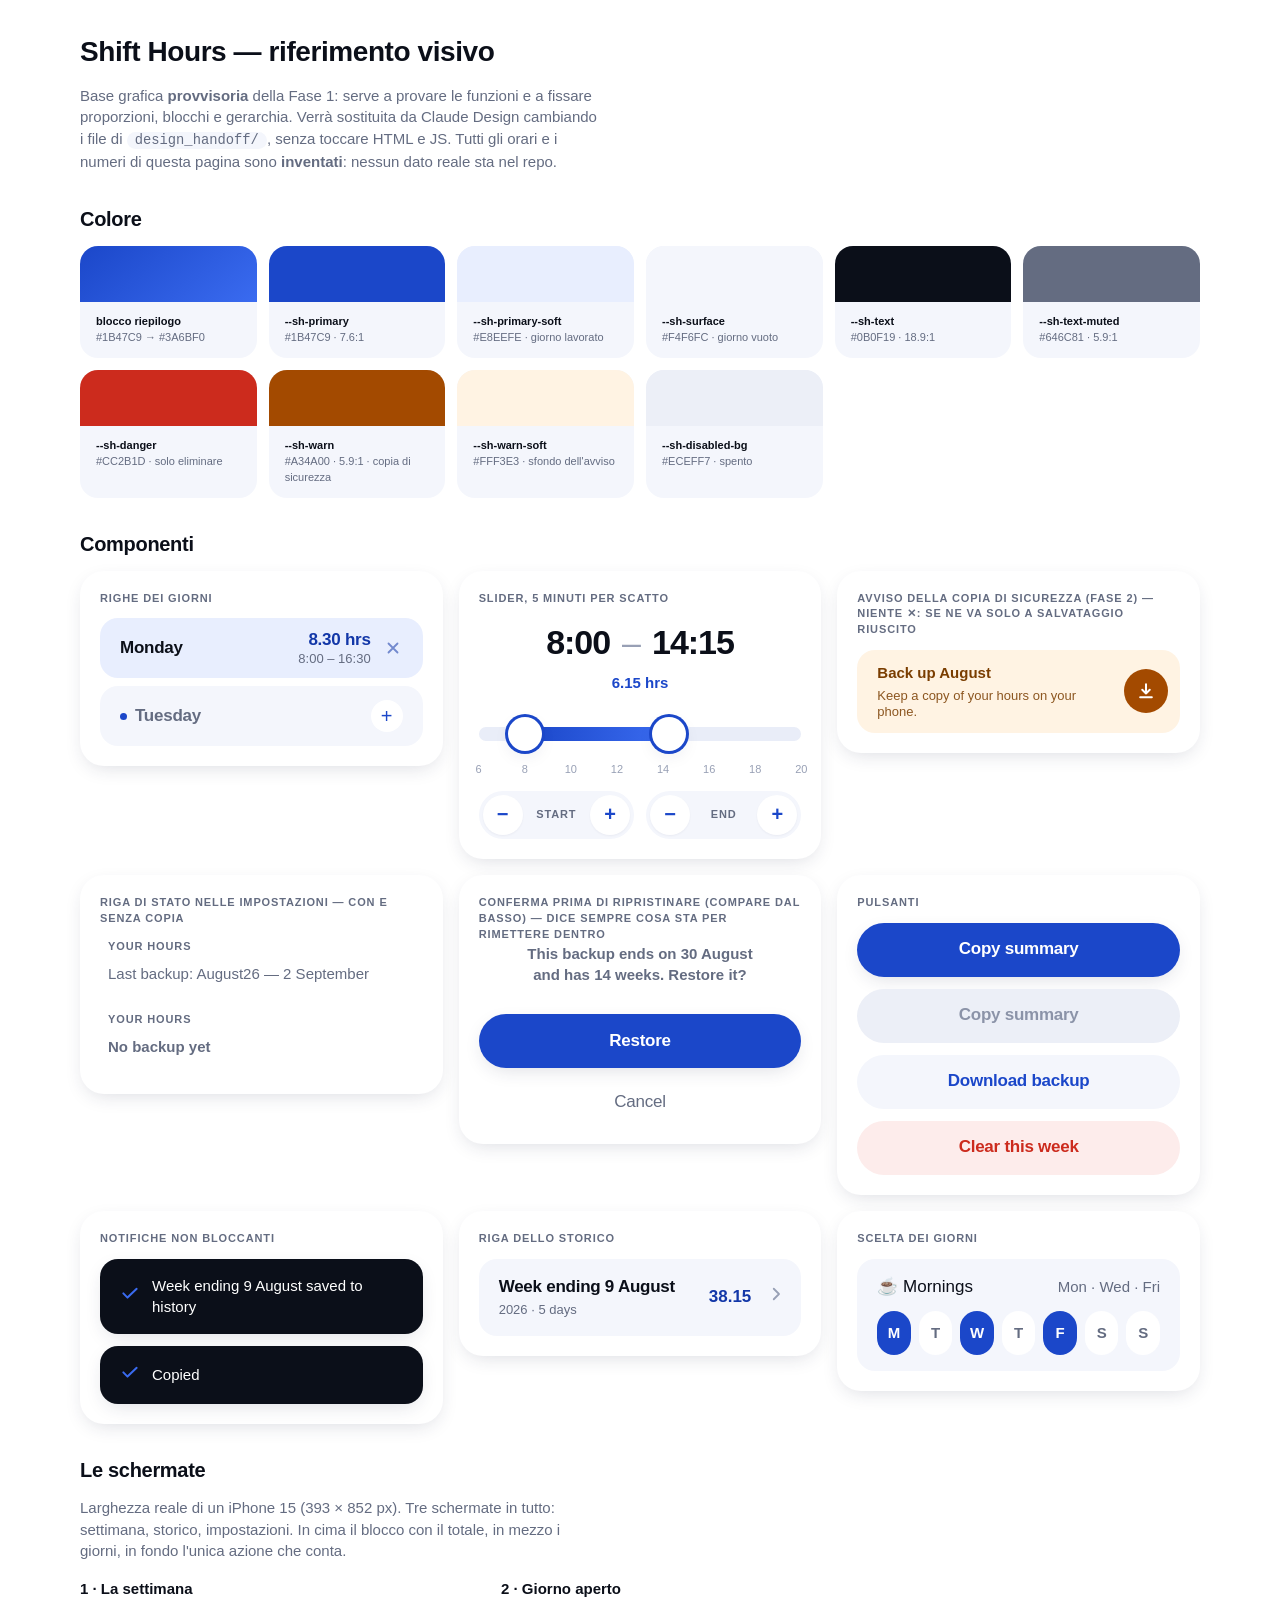
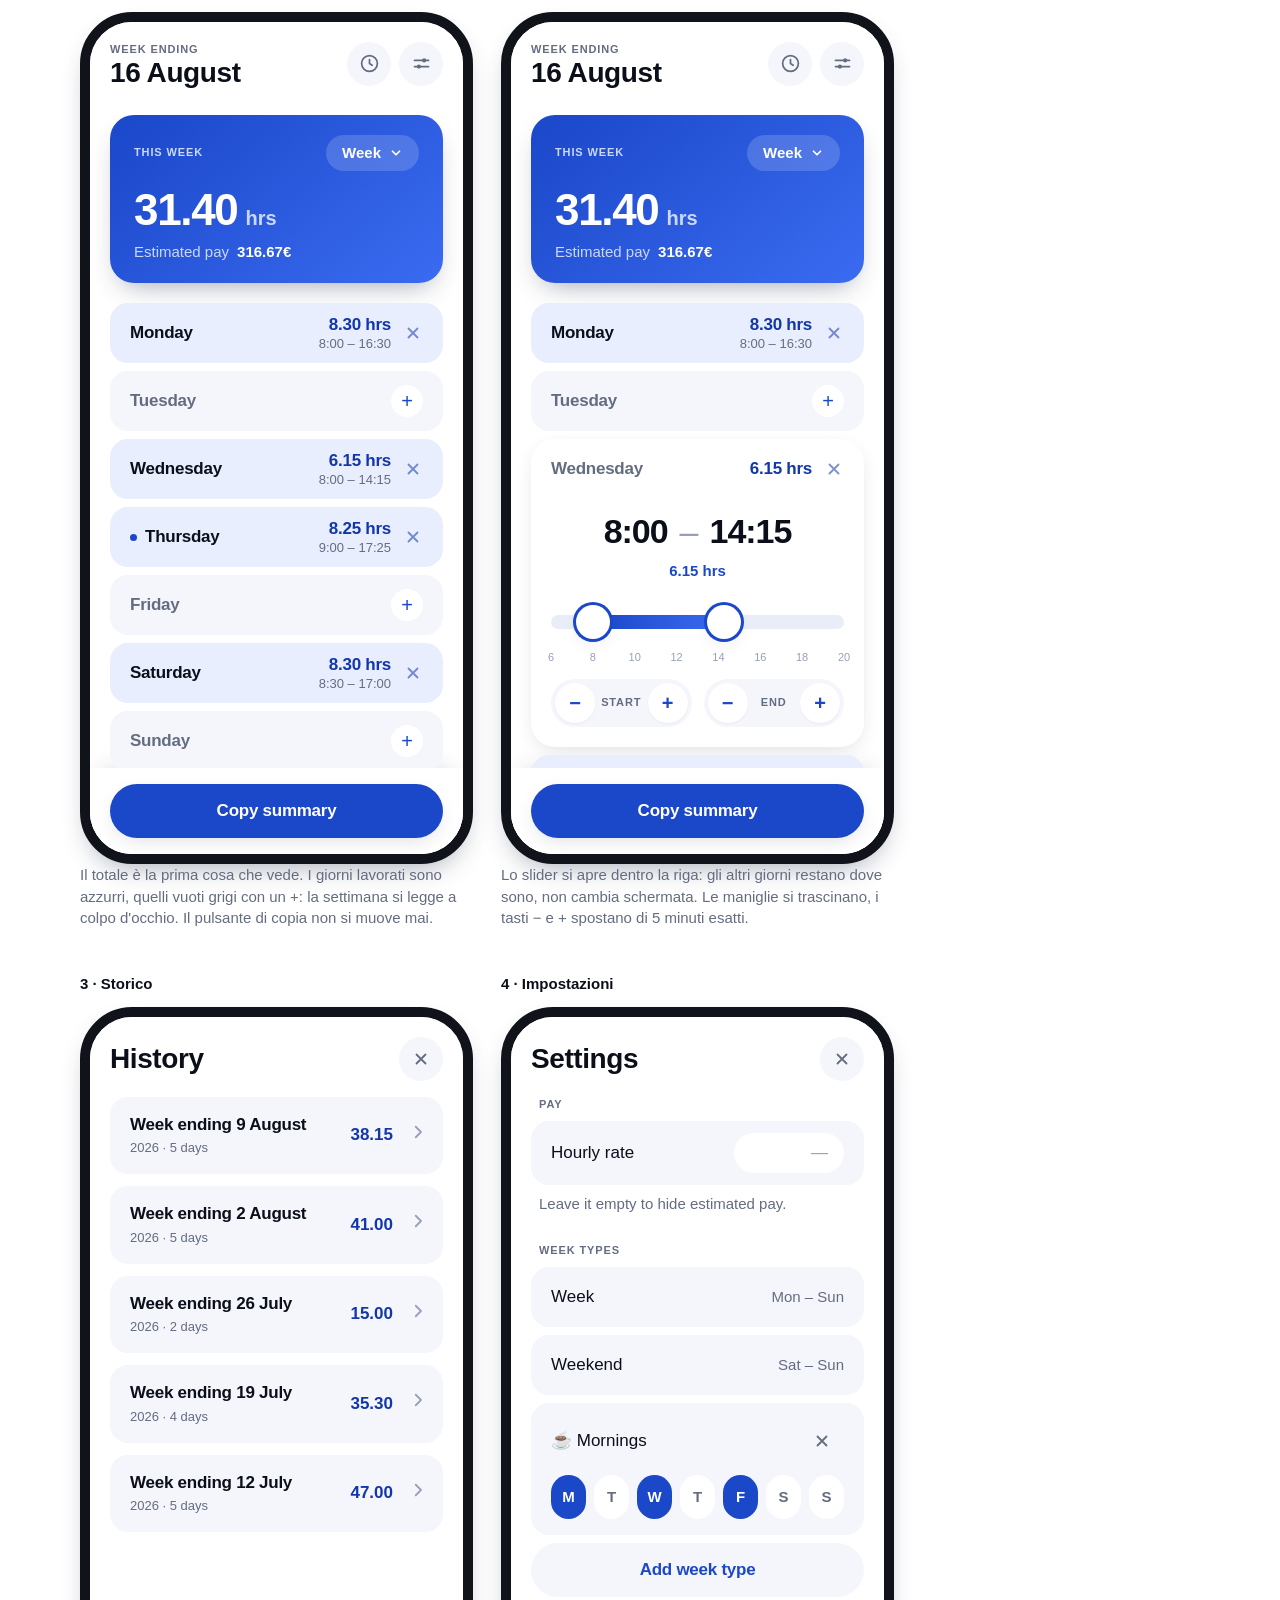
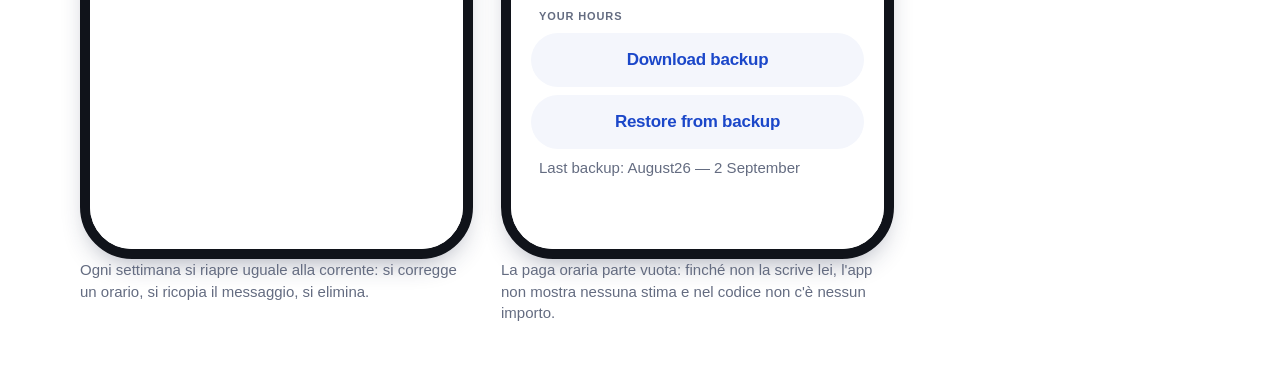
==== commit 002836ab: "Fase 2, Task 1: aspetto dell'avviso della copia di sicurezza Solo design_handoff/: nessun file di sr" ====
--- a/shift-hours/design_handoff/reference.html
+++ b/shift-hours/design_handoff/reference.html
@@ -95,6 +95,14 @@
       <div class="swatch__meta"><div class="swatch__name">--sh-danger</div><div class="swatch__val">#CC2B1D · solo eliminare</div></div>
     </div>
     <div class="swatch">
+      <div class="swatch__chip" style="background: var(--sh-warn)"></div>
+      <div class="swatch__meta"><div class="swatch__name">--sh-warn</div><div class="swatch__val">#A34A00 · 5.9:1 · copia di sicurezza</div></div>
+    </div>
+    <div class="swatch">
+      <div class="swatch__chip" style="background: var(--sh-warn-soft)"></div>
+      <div class="swatch__meta"><div class="swatch__name">--sh-warn-soft</div><div class="swatch__val">#FFF3E3 · sfondo dell'avviso</div></div>
+    </div>
+    <div class="swatch">
       <div class="swatch__chip" style="background: var(--sh-disabled-bg)"></div>
       <div class="swatch__meta"><div class="swatch__name">--sh-disabled-bg</div><div class="swatch__val">#ECEFF7 · spento</div></div>
     </div>
@@ -155,6 +163,38 @@
     </div>
 
     <div class="specimen">
+      <div class="specimen__label">Avviso della copia di sicurezza (Fase 2) — niente ✕: se ne va solo a salvataggio riuscito</div>
+      <div class="sh-alert">
+        <div class="sh-alert__text">
+          <span class="sh-alert__title">Back up August</span>
+          <span class="sh-alert__note">Keep a copy of your hours on your phone.</span>
+        </div>
+        <button class="sh-alert__btn" type="button" aria-label="Back up August">
+          <svg width="20" height="20" viewBox="0 0 24 24" fill="none" stroke="currentColor" stroke-width="2.4" stroke-linecap="round" stroke-linejoin="round"><path d="M12 4v11m0 0l-4.5-4.5M12 15l4.5-4.5M5 19.5h14"/></svg>
+        </button>
+      </div>
+    </div>
+
+    <div class="specimen">
+      <div class="specimen__label">Riga di stato nelle impostazioni — con e senza copia</div>
+      <div class="sh-group">
+        <span class="sh-group__label">Your hours</span>
+        <p class="sh-group__note">Last backup: August26 — 2 September</p>
+      </div>
+      <div class="sh-group">
+        <span class="sh-group__label">Your hours</span>
+        <p class="sh-group__note sh-group__note--warn">No backup yet</p>
+      </div>
+    </div>
+
+    <div class="specimen">
+      <div class="specimen__label">Conferma prima di ripristinare (compare dal basso) — dice sempre cosa sta per rimettere dentro</div>
+      <p class="sh-sheet__title">This backup ends on 30 August and has 14 weeks. Restore it?</p>
+      <button class="sh-btn" type="button">Restore</button>
+      <button class="sh-btn sh-btn--ghost" type="button">Cancel</button>
+    </div>
+
+    <div class="specimen">
       <div class="specimen__label">Pulsanti</div>
       <button class="sh-btn" type="button">Copy summary</button>
       <button class="sh-btn" type="button" disabled>Copy summary</button>
@@ -334,13 +374,25 @@
 
             </div>
 
+            <!-- Fase 2: sta qui, fra i giorni e l'anteprima, sulla strada che
+                 lei percorre ogni domenica per copiare le ore. -->
+            <div class="sh-alert">
+              <div class="sh-alert__text">
+                <span class="sh-alert__title">Back up August</span>
+                <span class="sh-alert__note">Keep a copy of your hours on your phone.</span>
+              </div>
+              <button class="sh-alert__btn" type="button" aria-label="Back up August">
+                <svg width="20" height="20" viewBox="0 0 24 24" fill="none" stroke="currentColor" stroke-width="2.4" stroke-linecap="round" stroke-linejoin="round"><path d="M12 4v11m0 0l-4.5-4.5M12 15l4.5-4.5M5 19.5h14"/></svg>
+              </button>
+            </div>
+
             <div class="sh-preview">
               <span class="sh-preview__label">Message preview</span>
               <p class="sh-preview__bubble">Week ending 16 August
-Monday: 8:00/16:30 - 8.30 hrs
-Wednesday: 8:00/14:15 - 6.15 hrs
-Thursday: 9:00/17:25 - 8.25 hrs
-Saturday: 8:30/17:00 - 8.30 hrs
+Monday: 8:00 - 16:30 8.30 hrs
+Wednesday: 8:00 - 14:15 6.15 hrs
+Thursday: 9:00 - 17:25 8.25 hrs
+Saturday: 8:30 - 17:00 8.30 hrs
 31 hours and 40 minutes</p>
             </div>
 
@@ -606,7 +658,8 @@
             <div class="sh-group">
               <span class="sh-group__label">Your hours</span>
               <button class="sh-btn sh-btn--secondary" type="button">Download backup</button>
-              <p class="sh-group__note">A copy of every week, saved to your phone.</p>
+              <button class="sh-btn sh-btn--secondary" type="button">Restore from backup</button>
+              <p class="sh-group__note">Last backup: August26 — 2 September</p>
             </div>
 
           </div>
--- a/shift-hours/design_handoff/tokens/colors.css
+++ b/shift-hours/design_handoff/tokens/colors.css
@@ -38,6 +38,16 @@
   --sh-danger: #cc2b1d;         /* 5.4:1 su bianco */
   --sh-danger-soft: #fdeceb;
 
+  /* Arancione — solo per l'avviso della copia di sicurezza (Fase 2).
+     Non è un errore e non è un'azione distruttiva: è l'unica cosa che tiene
+     in vita le sue ore, quindi ha un colore suo e non condivide col rosso. */
+  --sh-warn: #a34a00;           /* 5.9:1 su bianco, 5.9:1 col bianco sopra */
+  --sh-warn-pressed: #843c00;
+  --sh-warn-soft: #fff3e3;      /* sfondo dell'avviso */
+  --sh-warn-ink: #7a3d00;       /* 7.7:1 su --sh-warn-soft */
+  --sh-warn-ink-muted: #8c5620; /* 5.5:1 su --sh-warn-soft */
+  --sh-on-warn: #ffffff;        /* 5.9:1 su --sh-warn */
+
   /* Elementi spenti */
   --sh-disabled-bg: #eceff7;
   --sh-disabled-text: #8b93a8;
--- a/shift-hours/design_handoff/components.css
+++ b/shift-hours/design_handoff/components.css
@@ -17,10 +17,12 @@
  *   5. Slider orario
  *   6. Pulsanti
  *   7. Barra d'azione in basso
- *   8. Anteprima del messaggio
- *   9. Pannelli (storico, impostazioni)
- *  10. Banner di notifica
- *  11. Utilità
+ *   8. Avviso della copia di sicurezza
+ *   9. Anteprima del messaggio
+ *  10. Pannelli (storico, impostazioni)
+ *  11. Banner di notifica
+ *  12. Livelli, foglio di scelta, notifiche a comparsa
+ *  13. Utilità
  */
 
 /* ── 1. Reset e shell ─────────────────────────────────────────────── */
@@ -29,7 +31,14 @@
 *::before,
 *::after { box-sizing: border-box; }
 
-html { -webkit-text-size-adjust: 100%; }
+html {
+  -webkit-text-size-adjust: 100%;
+  /* Su iPhone un tocco lento su qualunque cosa toccabile fa comparire un
+     rettangolo grigio scuro: iOS lo disegna dopo circa un decimo di secondo,
+     per questo con un tocco rapido non si vedeva. Va spento su tutto, non
+     solo sui bottoni, perché le maniglie dello slider sono <div>. */
+  -webkit-tap-highlight-color: transparent;
+}
 
 body {
   margin: 0;
@@ -46,7 +55,6 @@
   color: inherit;
   background: none;
   border: 0;
-  -webkit-tap-highlight-color: transparent;
 }
 
 button { cursor: pointer; touch-action: manipulation; }
@@ -337,6 +345,12 @@
   display: flex;
   flex-direction: column;
   gap: var(--sh-space-4);
+  /* Tenendo premuta una maniglia, iOS proverebbe a selezionare gli orari
+     scritti sopra (alone scuro + lente d'ingrandimento). Qui non c'è niente
+     da copiare: il messaggio si seleziona nella sua schermata. */
+  -webkit-touch-callout: none;
+  -webkit-user-select: none;
+  user-select: none;
 }
 
 .sh-range__readout {
@@ -534,7 +548,68 @@
   color: var(--sh-text-muted);
 }
 
-/* ── 8. Anteprima del messaggio ───────────────────────────────────── */
+/* ── 8. Avviso della copia di sicurezza (Fase 2) ───────────────────── */
+
+/* Sta fra i giorni e l'anteprima: sulla strada che lei percorre ogni domenica
+   per copiare le ore. Non ha una ✕ — se ne va solo quando il salvataggio è
+   davvero avvenuto (PIANO-FASE-2.md, regola 2). */
+.sh-alert {
+  display: flex;
+  align-items: center;
+  gap: var(--sh-space-4);
+  padding: var(--sh-space-3) var(--sh-space-3) var(--sh-space-3) var(--sh-space-5);
+  border-radius: var(--sh-radius-md);
+  background: var(--sh-warn-soft);
+}
+
+.sh-alert__text {
+  flex: 1;
+  min-width: 0;
+  display: flex;
+  flex-direction: column;
+  gap: var(--sh-space-1);
+}
+
+.sh-alert__title {
+  font-size: var(--sh-size-sm);
+  font-weight: var(--sh-weight-semibold);
+  color: var(--sh-warn-ink);
+}
+
+.sh-alert__note {
+  font-size: var(--sh-size-xs);
+  line-height: var(--sh-leading-snug);
+  color: var(--sh-warn-ink-muted);
+}
+
+/* Cerchio pieno: è l'unica cosa da toccare, deve leggersi come un pulsante */
+.sh-alert__btn {
+  flex: none;
+  width: var(--sh-touch-min);
+  height: var(--sh-touch-min);
+  display: flex;
+  align-items: center;
+  justify-content: center;
+  border-radius: var(--sh-radius-pill);
+  background: var(--sh-warn);
+  color: var(--sh-on-warn);
+  transition: background var(--sh-motion-fast) var(--sh-motion-ease),
+              transform var(--sh-motion-fast) var(--sh-motion-ease);
+}
+
+.sh-alert__btn:active {
+  background: var(--sh-warn-pressed);
+  transform: scale(0.94);
+}
+
+/* Riga di stato nelle impostazioni: "Last backup: August26 — 2 September".
+   Quando non c'è mai stata una copia, si tinge d'arancione. */
+.sh-group__note--warn {
+  color: var(--sh-warn-ink);
+  font-weight: var(--sh-weight-semibold);
+}
+
+/* ── 9. Anteprima del messaggio ───────────────────────────────────── */
 
 /* Fumetto: quello che legge è esattamente quello che incollerà */
 .sh-preview { display: flex; flex-direction: column; gap: var(--sh-space-2); }
@@ -561,7 +636,7 @@
   overflow-wrap: anywhere;
 }
 
-/* ── 9. Pannelli ──────────────────────────────────────────────────── */
+/* ── 10. Pannelli ──────────────────────────────────────────────────── */
 
 .sh-panel {
   display: grid;
@@ -718,7 +793,7 @@
   color: var(--sh-on-primary);
 }
 
-/* ── 10. Banner di notifica ───────────────────────────────────────── */
+/* ── 11. Banner di notifica ───────────────────────────────────────── */
 
 .sh-toast {
   display: flex;
@@ -735,7 +810,7 @@
 
 .sh-toast__icon { color: var(--sh-hero-to); flex: none; }
 
-/* ── 11. Livelli, foglio di scelta, notifiche a comparsa ──────────── */
+/* ── 12. Livelli, foglio di scelta, notifiche a comparsa ──────────── */
 
 /* Impostazioni e storico: coprono la schermata, si chiudono con la ✕ */
 .sh-layer {
@@ -866,7 +941,7 @@
               transform var(--sh-motion-normal) var(--sh-motion-ease);
 }
 
-/* ── 12. Utilità ──────────────────────────────────────────────────── */
+/* ── 13. Utilità ──────────────────────────────────────────────────── */
 
 .sh-hidden { display: none !important; }
 
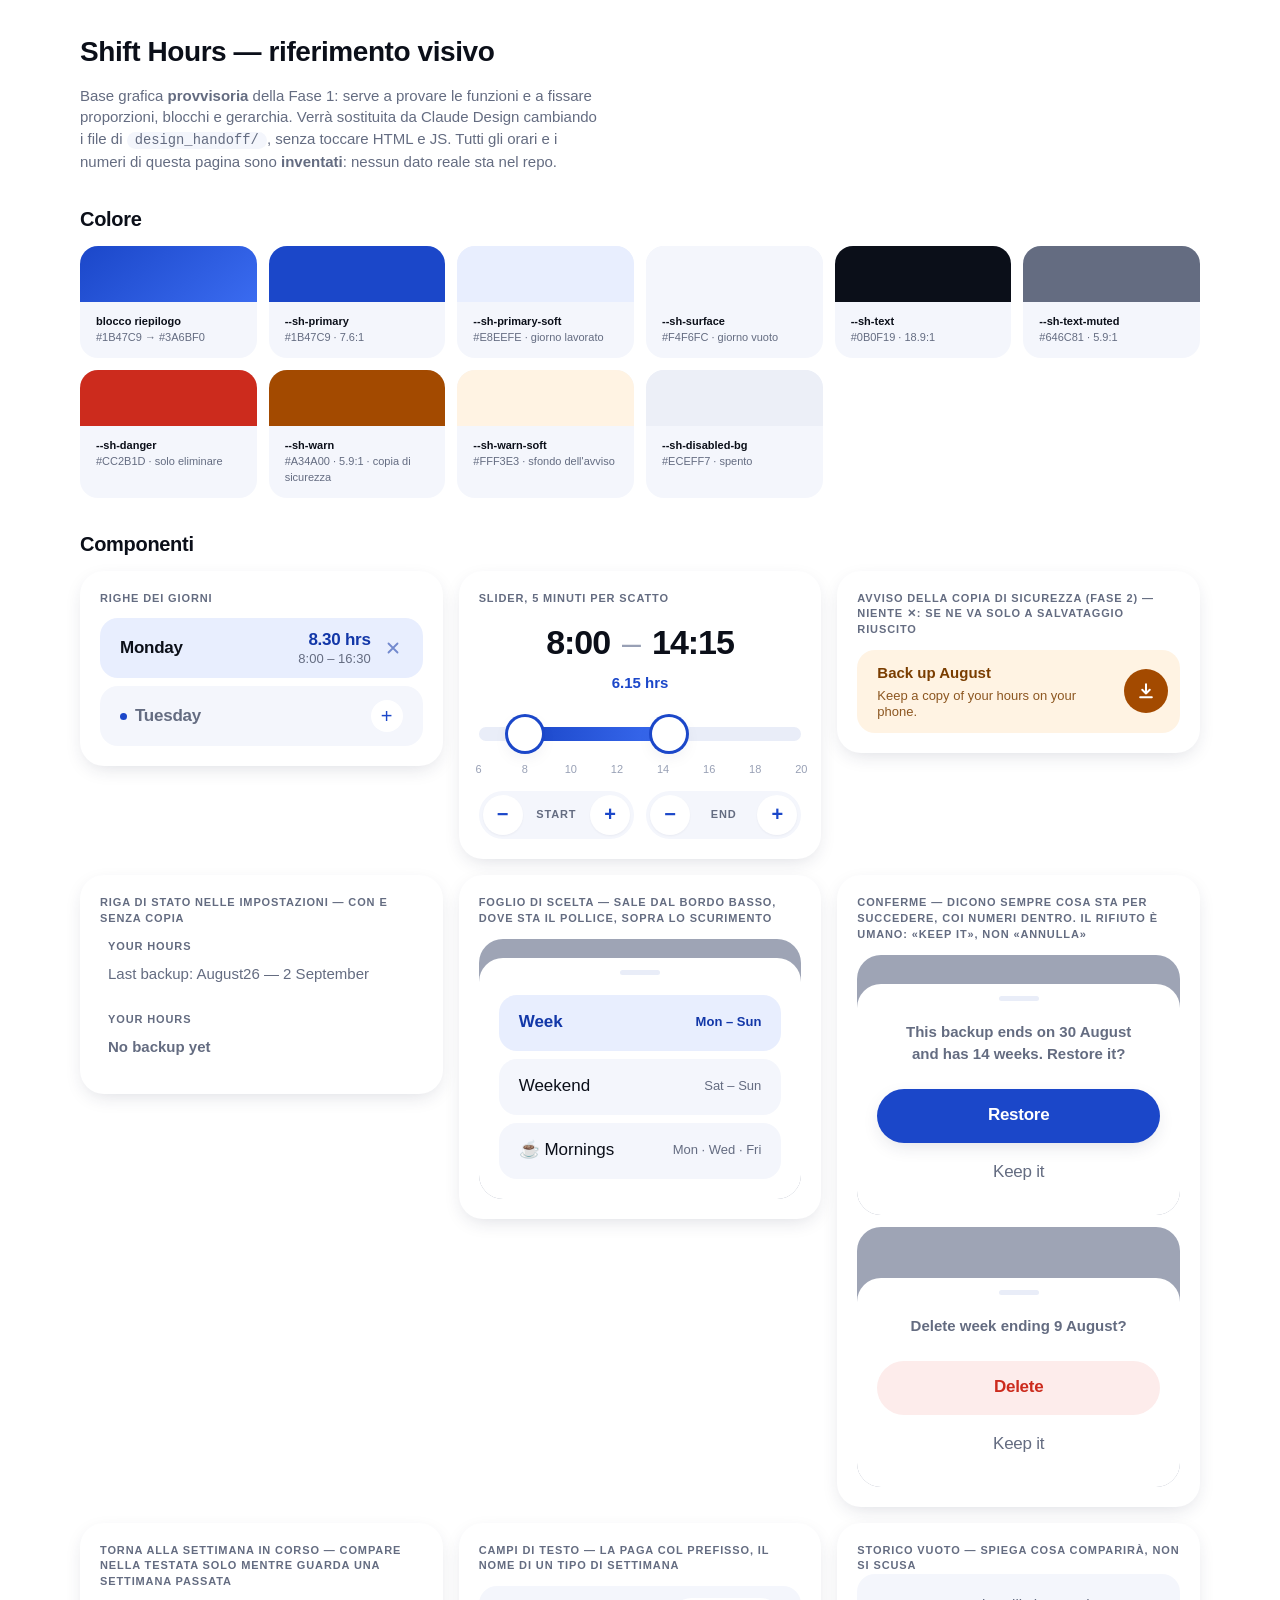
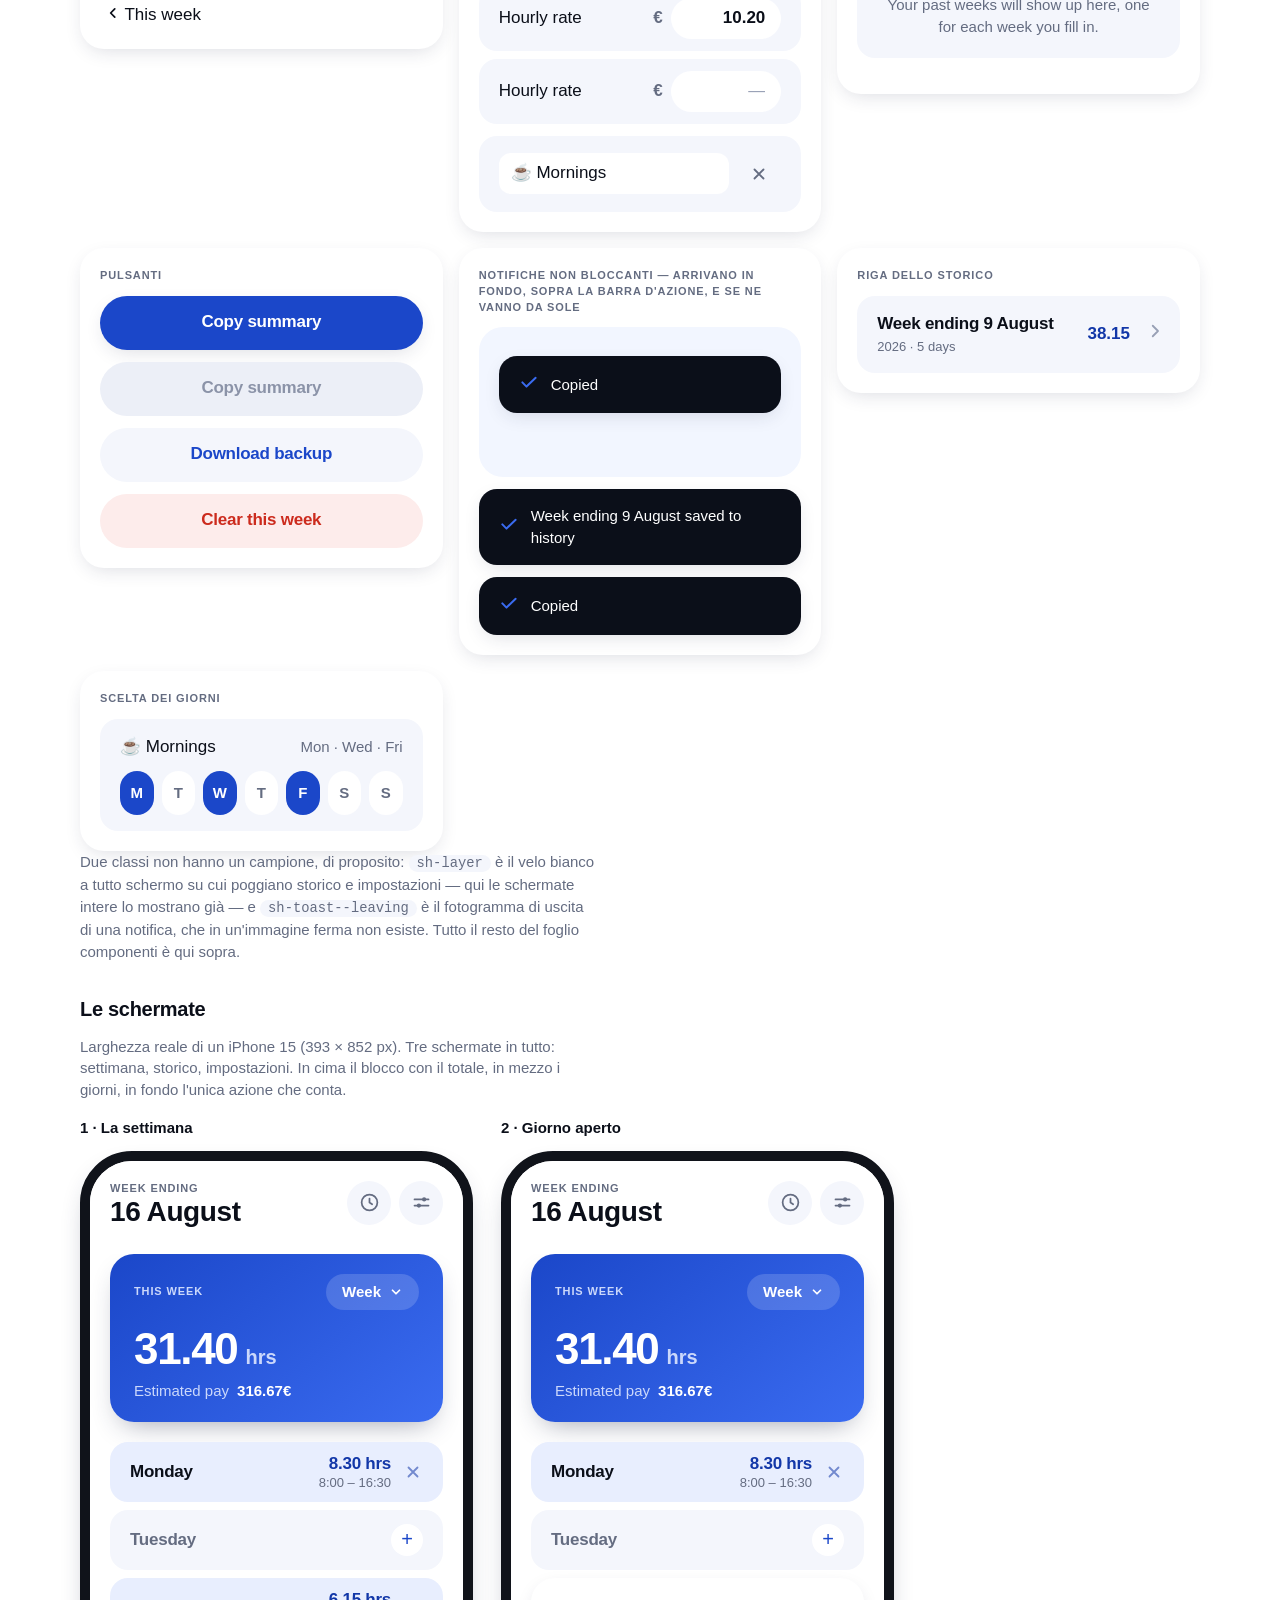
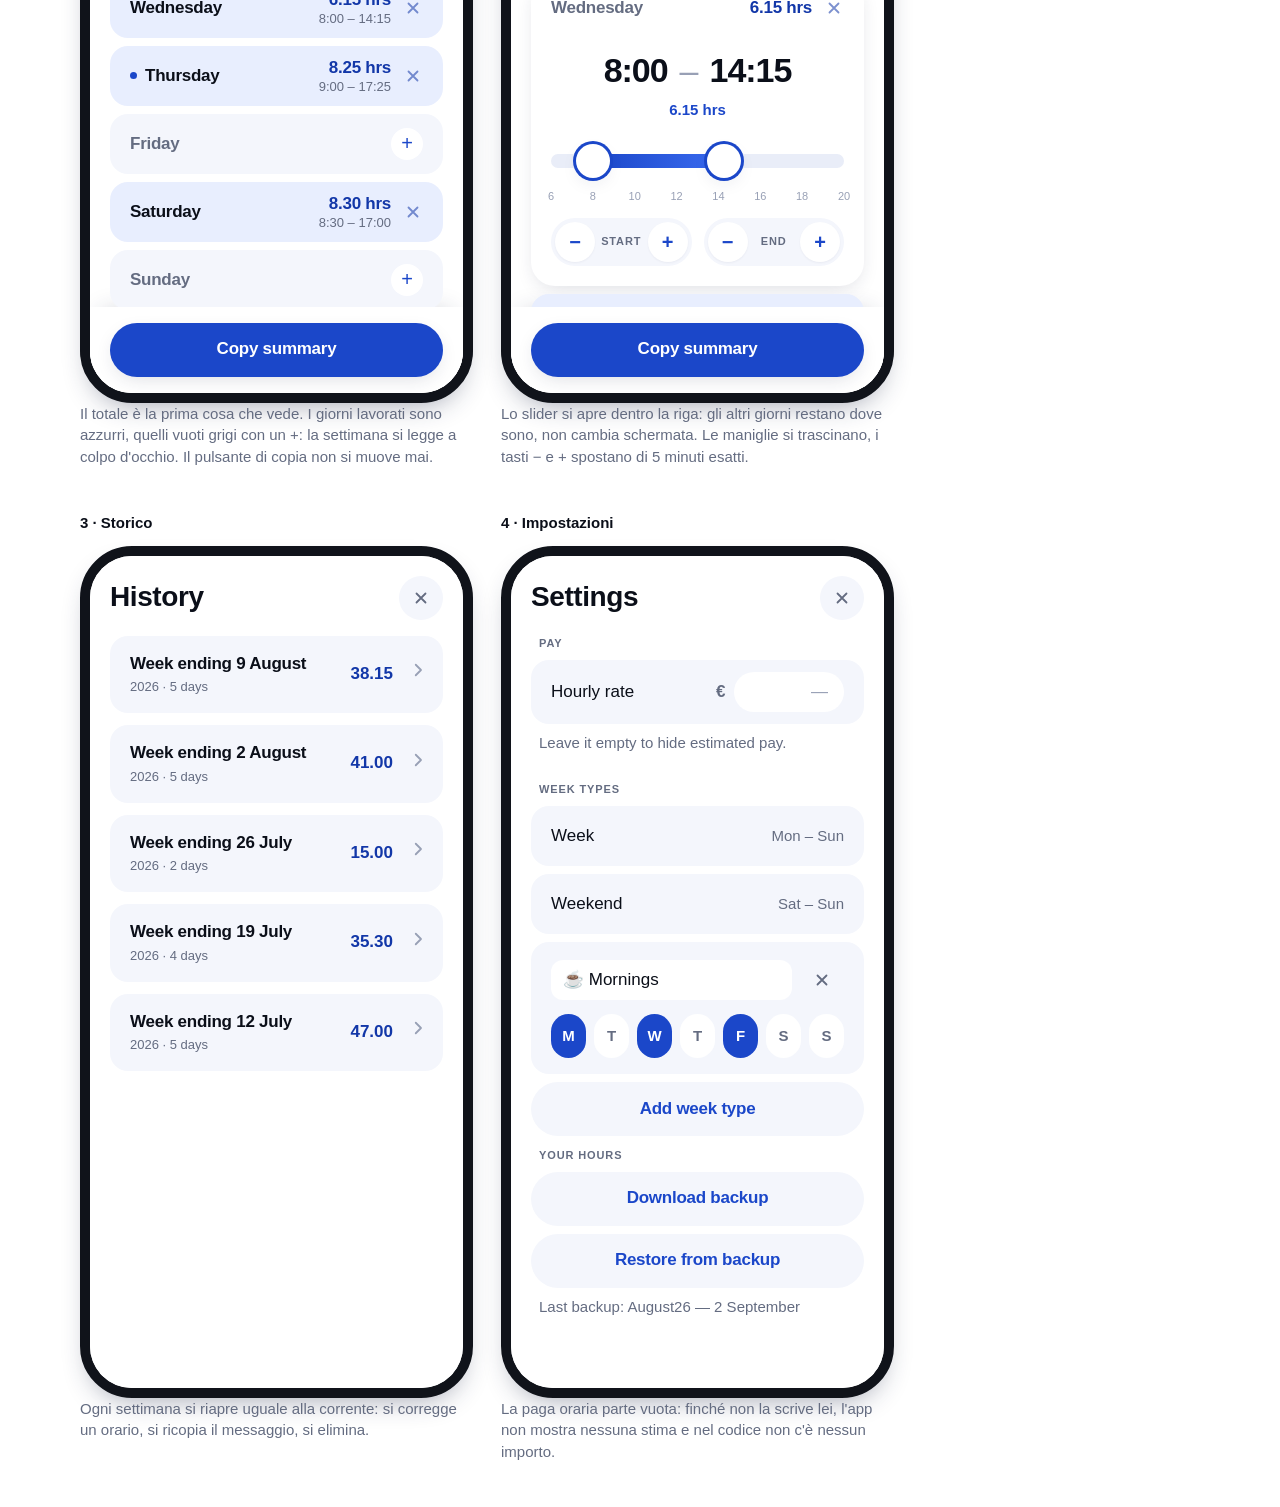
==== commit ce943a50: "Fase 3, Task 0: reference.html rimesso in pari col codice Il documento su cui si approva la grafica " ====
--- a/shift-hours/design_handoff/reference.html
+++ b/shift-hours/design_handoff/reference.html
@@ -50,6 +50,18 @@
   }
   .frame .sh-app,
   .frame .sh-panel { height: 100%; }
+
+  /* I fogli e lo scurimento vivono in `position: fixed` a tutto schermo.
+     Per mostrarli come campione servono un ritaglio e un riferimento locale,
+     altrimenti coprirebbero la pagina intera. L'animazione d'entrata è spenta
+     nei campioni: qui si guarda lo stato fermo. */
+  .sheetbox {
+    position: relative;
+    height: 260px;
+    overflow: hidden;
+    border-radius: var(--sh-radius-lg);
+    background: var(--sh-primary-softer);
+  }
 </style>
 </head>
 <body>
@@ -188,10 +200,88 @@
     </div>
 
     <div class="specimen">
-      <div class="specimen__label">Conferma prima di ripristinare (compare dal basso) — dice sempre cosa sta per rimettere dentro</div>
-      <p class="sh-sheet__title">This backup ends on 30 August and has 14 weeks. Restore it?</p>
-      <button class="sh-btn" type="button">Restore</button>
-      <button class="sh-btn sh-btn--ghost" type="button">Cancel</button>
+      <div class="specimen__label">Foglio di scelta — sale dal bordo basso, dove sta il pollice, sopra lo scurimento</div>
+      <div class="sheetbox">
+        <div class="sh-scrim" style="position:absolute"></div>
+        <div class="sh-sheet" style="position:absolute; animation:none">
+          <div class="sh-sheet__grip"></div>
+          <div class="sh-group">
+            <button class="sh-sheet__option" type="button" aria-selected="true">
+              <span>Week</span><span class="sh-sheet__days">Mon – Sun</span>
+            </button>
+            <button class="sh-sheet__option" type="button" aria-selected="false">
+              <span>Weekend</span><span class="sh-sheet__days">Sat – Sun</span>
+            </button>
+            <button class="sh-sheet__option" type="button" aria-selected="false">
+              <span>☕ Mornings</span><span class="sh-sheet__days">Mon · Wed · Fri</span>
+            </button>
+          </div>
+        </div>
+      </div>
+    </div>
+
+    <div class="specimen">
+      <div class="specimen__label">Conferme — dicono sempre cosa sta per succedere, coi numeri dentro. Il rifiuto è umano: «Keep it», non «Annulla»</div>
+      <div class="sheetbox">
+        <div class="sh-scrim" style="position:absolute"></div>
+        <div class="sh-sheet" style="position:absolute; animation:none">
+          <div class="sh-sheet__grip"></div>
+          <p class="sh-sheet__title">This backup ends on 30 August and has 14 weeks. Restore it?</p>
+          <button class="sh-btn" type="button">Restore</button>
+          <button class="sh-btn sh-btn--ghost" type="button">Keep it</button>
+        </div>
+      </div>
+      <div class="sheetbox">
+        <div class="sh-scrim" style="position:absolute"></div>
+        <div class="sh-sheet" style="position:absolute; animation:none">
+          <div class="sh-sheet__grip"></div>
+          <p class="sh-sheet__title">Delete week ending 9 August?</p>
+          <button class="sh-btn sh-btn--danger" type="button">Delete</button>
+          <button class="sh-btn sh-btn--ghost" type="button">Keep it</button>
+        </div>
+      </div>
+    </div>
+
+    <div class="specimen">
+      <div class="specimen__label">Torna alla settimana in corso — compare nella testata solo mentre guarda una settimana passata</div>
+      <button class="sh-chip" type="button">
+        <svg width="14" height="14" viewBox="0 0 24 24" fill="none" stroke="currentColor" stroke-width="3" stroke-linecap="round" stroke-linejoin="round"><path d="M15 5l-7 7 7 7"/></svg>
+        This week
+      </button>
+    </div>
+
+    <div class="specimen">
+      <div class="specimen__label">Campi di testo — la paga col prefisso, il nome di un tipo di settimana</div>
+      <div class="sh-group">
+        <div class="sh-row">
+          <span class="sh-row__label">Hourly rate</span>
+          <span class="sh-rate">
+            <span class="sh-rate__currency">€</span>
+            <input class="sh-row__input" type="text" inputmode="decimal" value="10.20" aria-label="Hourly rate">
+          </span>
+        </div>
+        <div class="sh-row">
+          <span class="sh-row__label">Hourly rate</span>
+          <span class="sh-rate">
+            <span class="sh-rate__currency">€</span>
+            <input class="sh-row__input" type="text" inputmode="decimal" placeholder="—" aria-label="Hourly rate">
+          </span>
+        </div>
+      </div>
+      <div class="sh-row sh-row--stacked">
+        <div style="display:flex; align-items:center; gap: var(--sh-space-2)">
+          <input class="sh-typename" type="text" maxlength="20" value="☕ Mornings"
+                 aria-label="Week type name" placeholder="Name">
+          <span class="sh-iconbtn sh-iconbtn--plain" role="button" aria-label="Delete">
+            <svg width="18" height="18" viewBox="0 0 24 24" fill="none" stroke="currentColor" stroke-width="2.4" stroke-linecap="round"><path d="M6 6l12 12M18 6L6 18"/></svg>
+          </span>
+        </div>
+      </div>
+    </div>
+
+    <div class="specimen">
+      <div class="specimen__label">Storico vuoto — spiega cosa comparirà, non si scusa</div>
+      <p class="sh-empty">Your past weeks will show up here, one for each week you fill in.</p>
     </div>
 
     <div class="specimen">
@@ -203,7 +293,17 @@
     </div>
 
     <div class="specimen">
-      <div class="specimen__label">Notifiche non bloccanti</div>
+      <div class="specimen__label">Notifiche non bloccanti — arrivano in fondo, sopra la barra d'azione, e se ne vanno da sole</div>
+      <div class="sheetbox" style="height:150px">
+        <div class="sh-toasts" style="position:absolute">
+          <div class="sh-toast">
+            <span class="sh-toast__icon">
+              <svg width="20" height="20" viewBox="0 0 24 24" fill="none" stroke="currentColor" stroke-width="2.4" stroke-linecap="round" stroke-linejoin="round"><path d="M4 12.5l5 5L20 7"/></svg>
+            </span>
+            Copied
+          </div>
+        </div>
+      </div>
       <div class="sh-toast">
         <span class="sh-toast__icon">
           <svg width="20" height="20" viewBox="0 0 24 24" fill="none" stroke="currentColor" stroke-width="2.4" stroke-linecap="round" stroke-linejoin="round"><path d="M4 12.5l5 5L20 7"/></svg>
@@ -252,6 +352,14 @@
     </div>
 
   </div>
+
+  <p>
+    Due classi non hanno un campione, di proposito: <code>sh-layer</code> è il
+    velo bianco a tutto schermo su cui poggiano storico e impostazioni — qui le
+    schermate intere lo mostrano già — e <code>sh-toast--leaving</code> è il
+    fotogramma di uscita di una notifica, che in un'immagine ferma non esiste.
+    Tutto il resto del foglio componenti è qui sopra.
+  </p>
 
   <h2>Le schermate</h2>
   <p>
@@ -620,7 +728,10 @@
               <span class="sh-group__label">Pay</span>
               <div class="sh-row">
                 <span class="sh-row__label">Hourly rate</span>
-                <input class="sh-row__input" type="text" inputmode="decimal" placeholder="—" aria-label="Hourly rate">
+                <span class="sh-rate">
+                  <span class="sh-rate__currency">€</span>
+                  <input class="sh-row__input" type="text" inputmode="decimal" placeholder="—" aria-label="Hourly rate">
+                </span>
               </div>
               <p class="sh-group__note">Leave it empty to hide estimated pay.</p>
             </div>
@@ -636,8 +747,9 @@
                 <span class="sh-row__value">Sat – Sun</span>
               </div>
               <div class="sh-row sh-row--stacked">
-                <div style="display:flex; align-items:center; justify-content:space-between; gap: var(--sh-space-3)">
-                  <span class="sh-row__label">☕ Mornings</span>
+                <div style="display:flex; align-items:center; gap: var(--sh-space-2)">
+                  <input class="sh-typename" type="text" maxlength="20" value="☕ Mornings"
+                         aria-label="Week type name" placeholder="Name">
                   <span class="sh-iconbtn sh-iconbtn--plain" role="button" aria-label="Delete">
                     <svg width="18" height="18" viewBox="0 0 24 24" fill="none" stroke="currentColor" stroke-width="2.4" stroke-linecap="round"><path d="M6 6l12 12M18 6L6 18"/></svg>
                   </span>
--- a/shift-hours/design_handoff/components.css
+++ b/shift-hours/design_handoff/components.css
@@ -773,6 +773,41 @@
 
 .sh-row__input::placeholder { color: var(--sh-text-faint); font-weight: var(--sh-weight-regular); }
 
+/* Il campo della paga oraria affiancato al simbolo di valuta */
+.sh-rate {
+  display: flex;
+  align-items: center;
+  gap: var(--sh-space-2);
+}
+
+.sh-rate__currency {
+  font-size: var(--sh-size-md);
+  font-weight: var(--sh-weight-semibold);
+  color: var(--sh-text-muted);
+}
+
+/* Nome modificabile di un tipo di settimana personalizzato */
+.sh-typename {
+  flex: 1;
+  min-width: 0;
+  padding: var(--sh-space-2) var(--sh-space-3);
+  border-radius: var(--sh-radius-sm);
+  background: var(--sh-bg);
+  font-size: var(--sh-size-md);
+  font-weight: var(--sh-weight-medium);
+}
+
+/* Elenco vuoto: lo storico prima che ci sia dentro qualcosa */
+.sh-empty {
+  margin: 0;
+  padding: var(--sh-space-5);
+  border-radius: var(--sh-radius-md);
+  background: var(--sh-surface);
+  color: var(--sh-text-muted);
+  font-size: var(--sh-size-sm);
+  text-align: center;
+}
+
 .sh-daypicker { display: flex; gap: var(--sh-space-2); }
 
 .sh-daypicker__day {
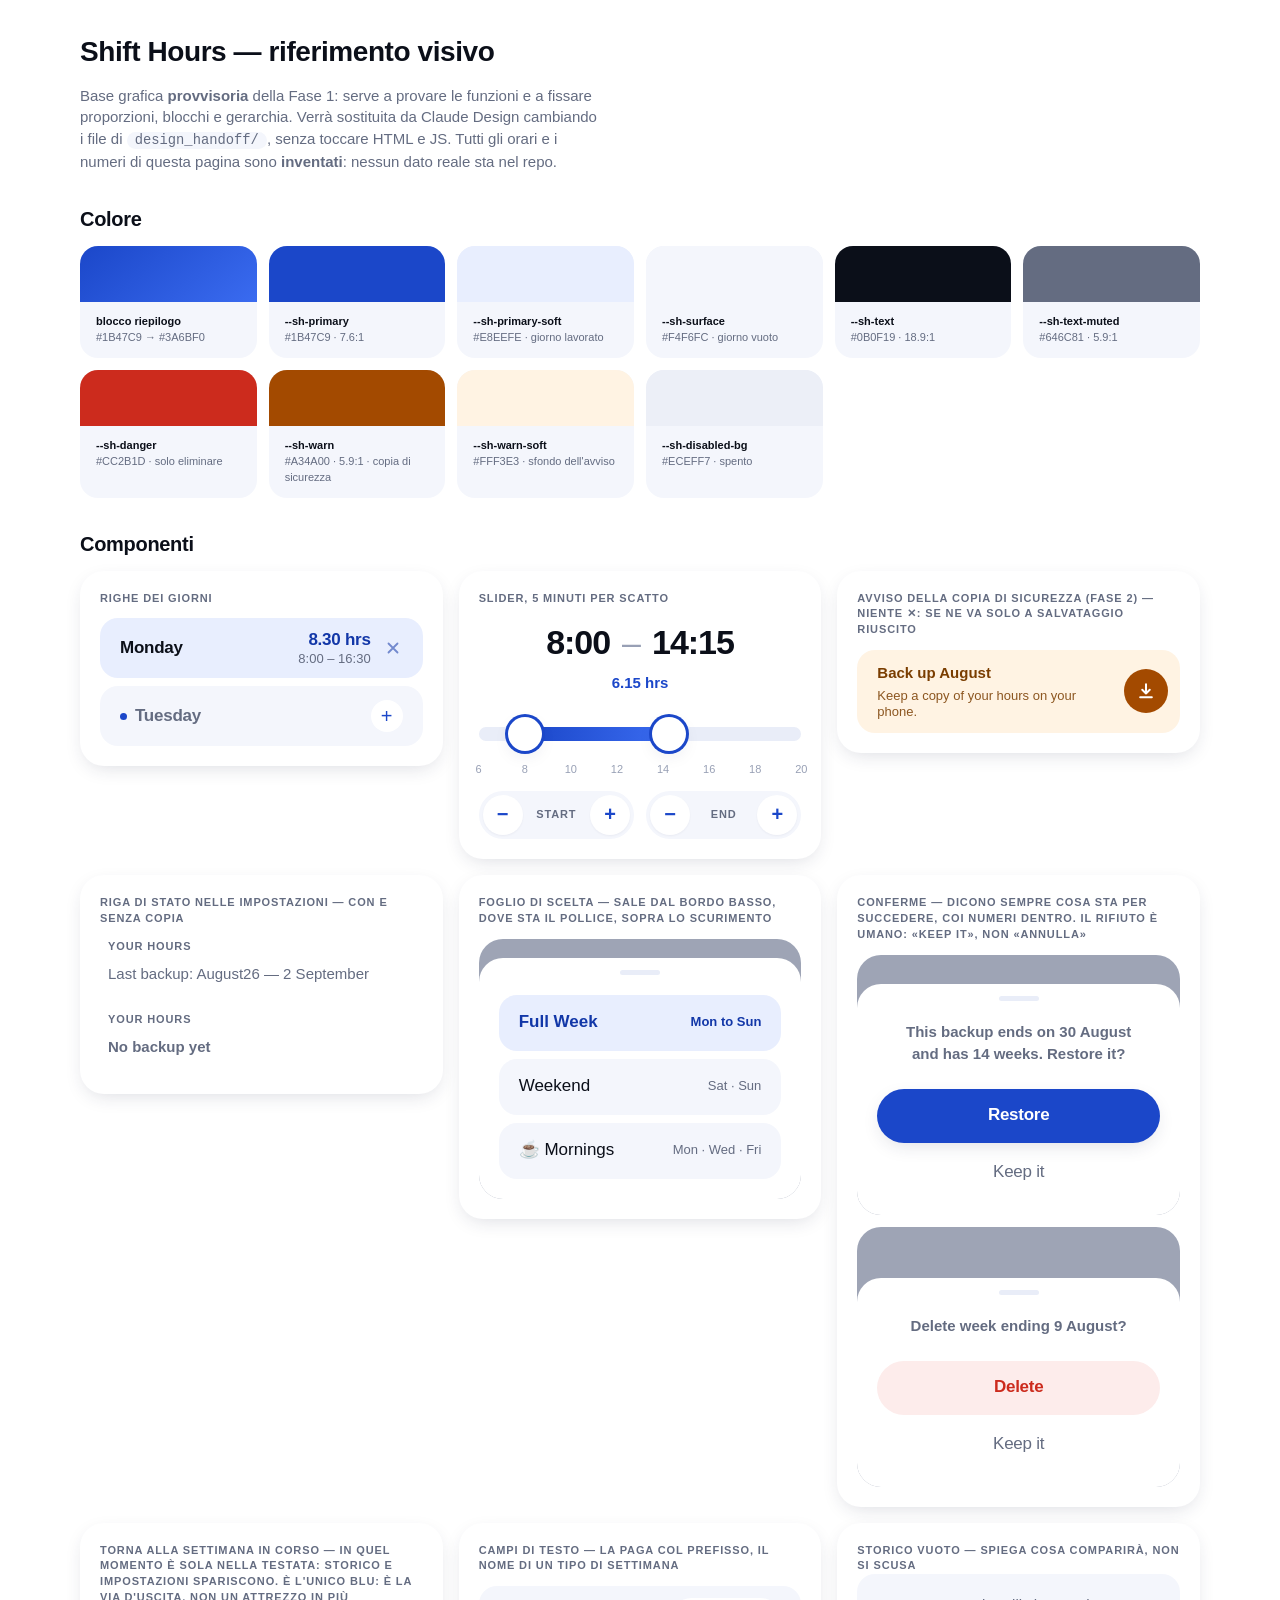
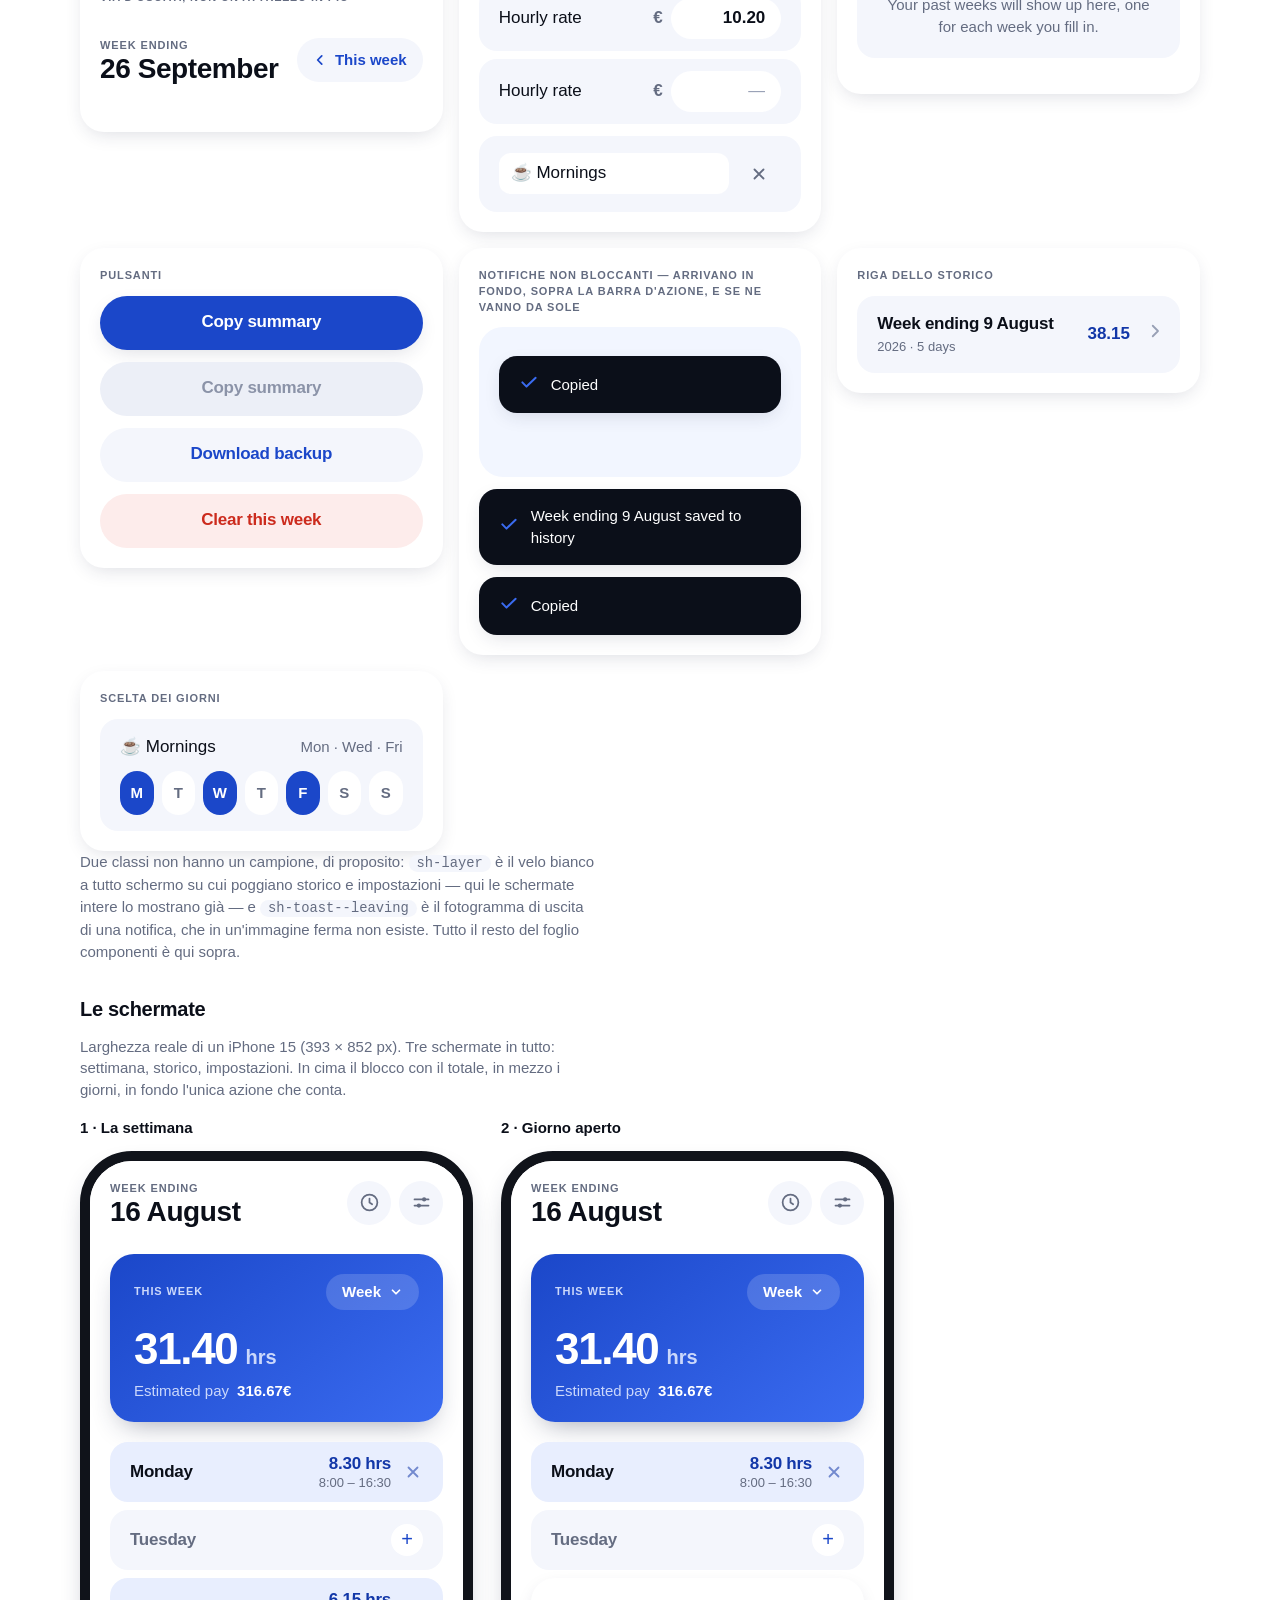
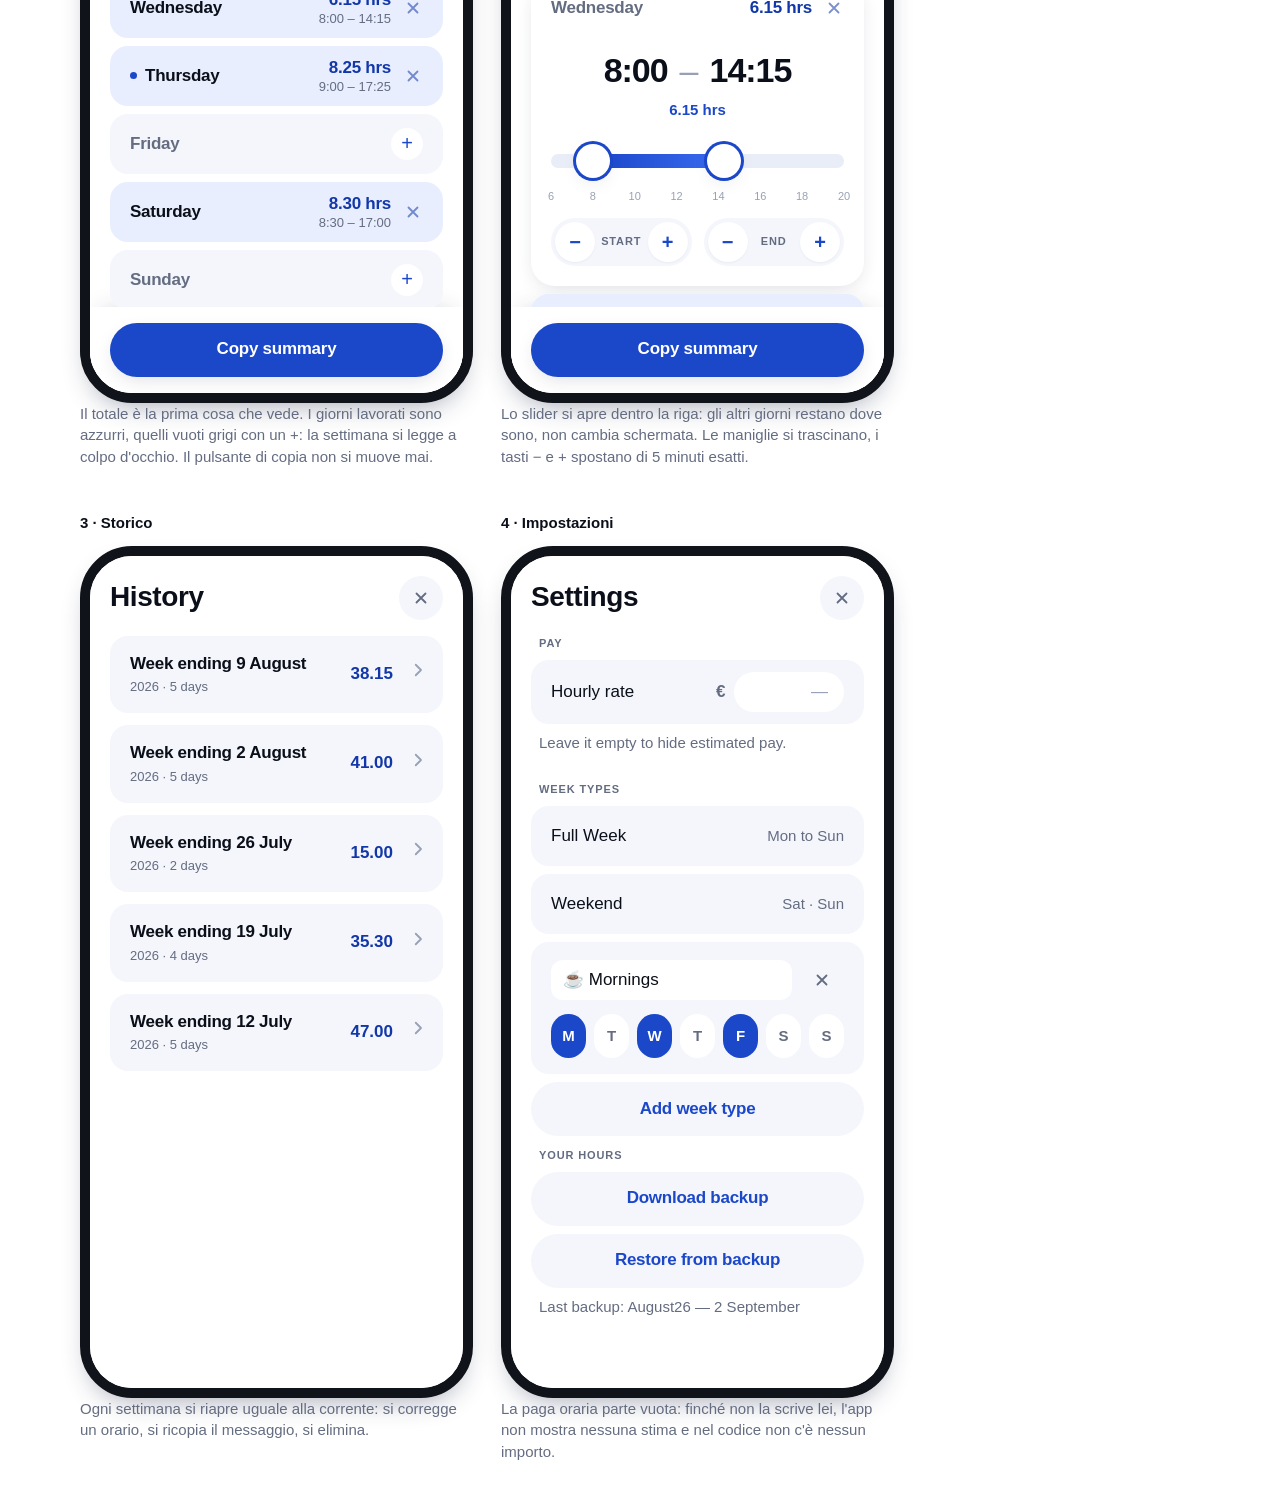
==== commit 3deaaf30: "Fase 3, Task 1: il pulsante This week, e Full Week / Mon to Sun sh-chip era scritto in index.html da" ====
--- a/shift-hours/design_handoff/reference.html
+++ b/shift-hours/design_handoff/reference.html
@@ -207,10 +207,10 @@
           <div class="sh-sheet__grip"></div>
           <div class="sh-group">
             <button class="sh-sheet__option" type="button" aria-selected="true">
-              <span>Week</span><span class="sh-sheet__days">Mon – Sun</span>
+              <span>Full Week</span><span class="sh-sheet__days">Mon to Sun</span>
             </button>
             <button class="sh-sheet__option" type="button" aria-selected="false">
-              <span>Weekend</span><span class="sh-sheet__days">Sat – Sun</span>
+              <span>Weekend</span><span class="sh-sheet__days">Sat · Sun</span>
             </button>
             <button class="sh-sheet__option" type="button" aria-selected="false">
               <span>☕ Mornings</span><span class="sh-sheet__days">Mon · Wed · Fri</span>
@@ -243,11 +243,16 @@
     </div>
 
     <div class="specimen">
-      <div class="specimen__label">Torna alla settimana in corso — compare nella testata solo mentre guarda una settimana passata</div>
-      <button class="sh-chip" type="button">
-        <svg width="14" height="14" viewBox="0 0 24 24" fill="none" stroke="currentColor" stroke-width="3" stroke-linecap="round" stroke-linejoin="round"><path d="M15 5l-7 7 7 7"/></svg>
-        This week
-      </button>
+      <div class="specimen__label">Torna alla settimana in corso — in quel momento è sola nella testata: storico e impostazioni spariscono. È l'unico blu: è la via d'uscita, non un attrezzo in più</div>
+      <div class="sh-header" style="padding-left:0; padding-right:0">
+        <div><span class="sh-header__eyebrow">Week ending</span><h1 class="sh-header__title">26 September</h1></div>
+        <div class="sh-header__actions">
+          <button class="sh-chip" type="button">
+            <svg width="14" height="14" viewBox="0 0 24 24" fill="none" stroke="currentColor" stroke-width="3" stroke-linecap="round" stroke-linejoin="round"><path d="M15 5l-7 7 7 7"/></svg>
+            This week
+          </button>
+        </div>
+      </div>
     </div>
 
     <div class="specimen">
@@ -739,12 +744,12 @@
             <div class="sh-group">
               <span class="sh-group__label">Week types</span>
               <div class="sh-row">
-                <span class="sh-row__label">Week</span>
-                <span class="sh-row__value">Mon – Sun</span>
+                <span class="sh-row__label">Full Week</span>
+                <span class="sh-row__value">Mon to Sun</span>
               </div>
               <div class="sh-row">
                 <span class="sh-row__label">Weekend</span>
-                <span class="sh-row__value">Sat – Sun</span>
+                <span class="sh-row__value">Sat · Sun</span>
               </div>
               <div class="sh-row sh-row--stacked">
                 <div style="display:flex; align-items:center; gap: var(--sh-space-2)">
--- a/shift-hours/design_handoff/components.css
+++ b/shift-hours/design_handoff/components.css
@@ -138,6 +138,39 @@
 
 .sh-iconbtn--plain { background: none; }
 
+/* Torna alla settimana in corso. Compare nella testata solo mentre lei sta
+   guardando una settimana passata — e in quel momento è da sola, perché
+   l'app nasconde storico e impostazioni (app.js: `hidden = Boolean(viewing)`).
+   Ha la forma a pillola degli altri elementi della testata e la stessa
+   altezza dei pulsanti tondi, ma porta il colore dell'azione invece del
+   grigio: è una via d'uscita, non un attrezzo in più.
+ *
+ * Porta le parole scritte, non solo la freccia: chi la usa non è tecnica, e
+ * una freccia da sola in una testata non dice dove porta. Ci sta: il titolo
+ * più lungo («26 September») vuole 179px, i margini 56px, questa pillola
+ * 126px — in tutto 361px sui 393px dell'iPhone 15. */
+.sh-chip {
+  display: inline-flex;
+  align-items: center;
+  gap: var(--sh-space-2);
+  height: var(--sh-touch-min);
+  padding: 0 var(--sh-space-4);
+  border-radius: var(--sh-radius-pill);
+  background: var(--sh-surface);
+  color: var(--sh-primary);          /* 7.0:1 su --sh-surface */
+  font-size: var(--sh-size-sm);
+  font-weight: var(--sh-weight-semibold);
+  white-space: nowrap;
+  flex: none;
+  transition: background var(--sh-motion-fast) var(--sh-motion-ease);
+}
+
+.sh-chip:active { background: var(--sh-surface-strong); }
+
+/* Il blocco della data cede spazio invece di spingere i pulsanti fuori dallo
+   schermo: senza questo, un titolo lungo li taglia via al bordo destro. */
+.sh-header > :first-child { min-width: 0; }
+
 /* ── 3. Blocco riepilogo ──────────────────────────────────────────── */
 
 .sh-hero {
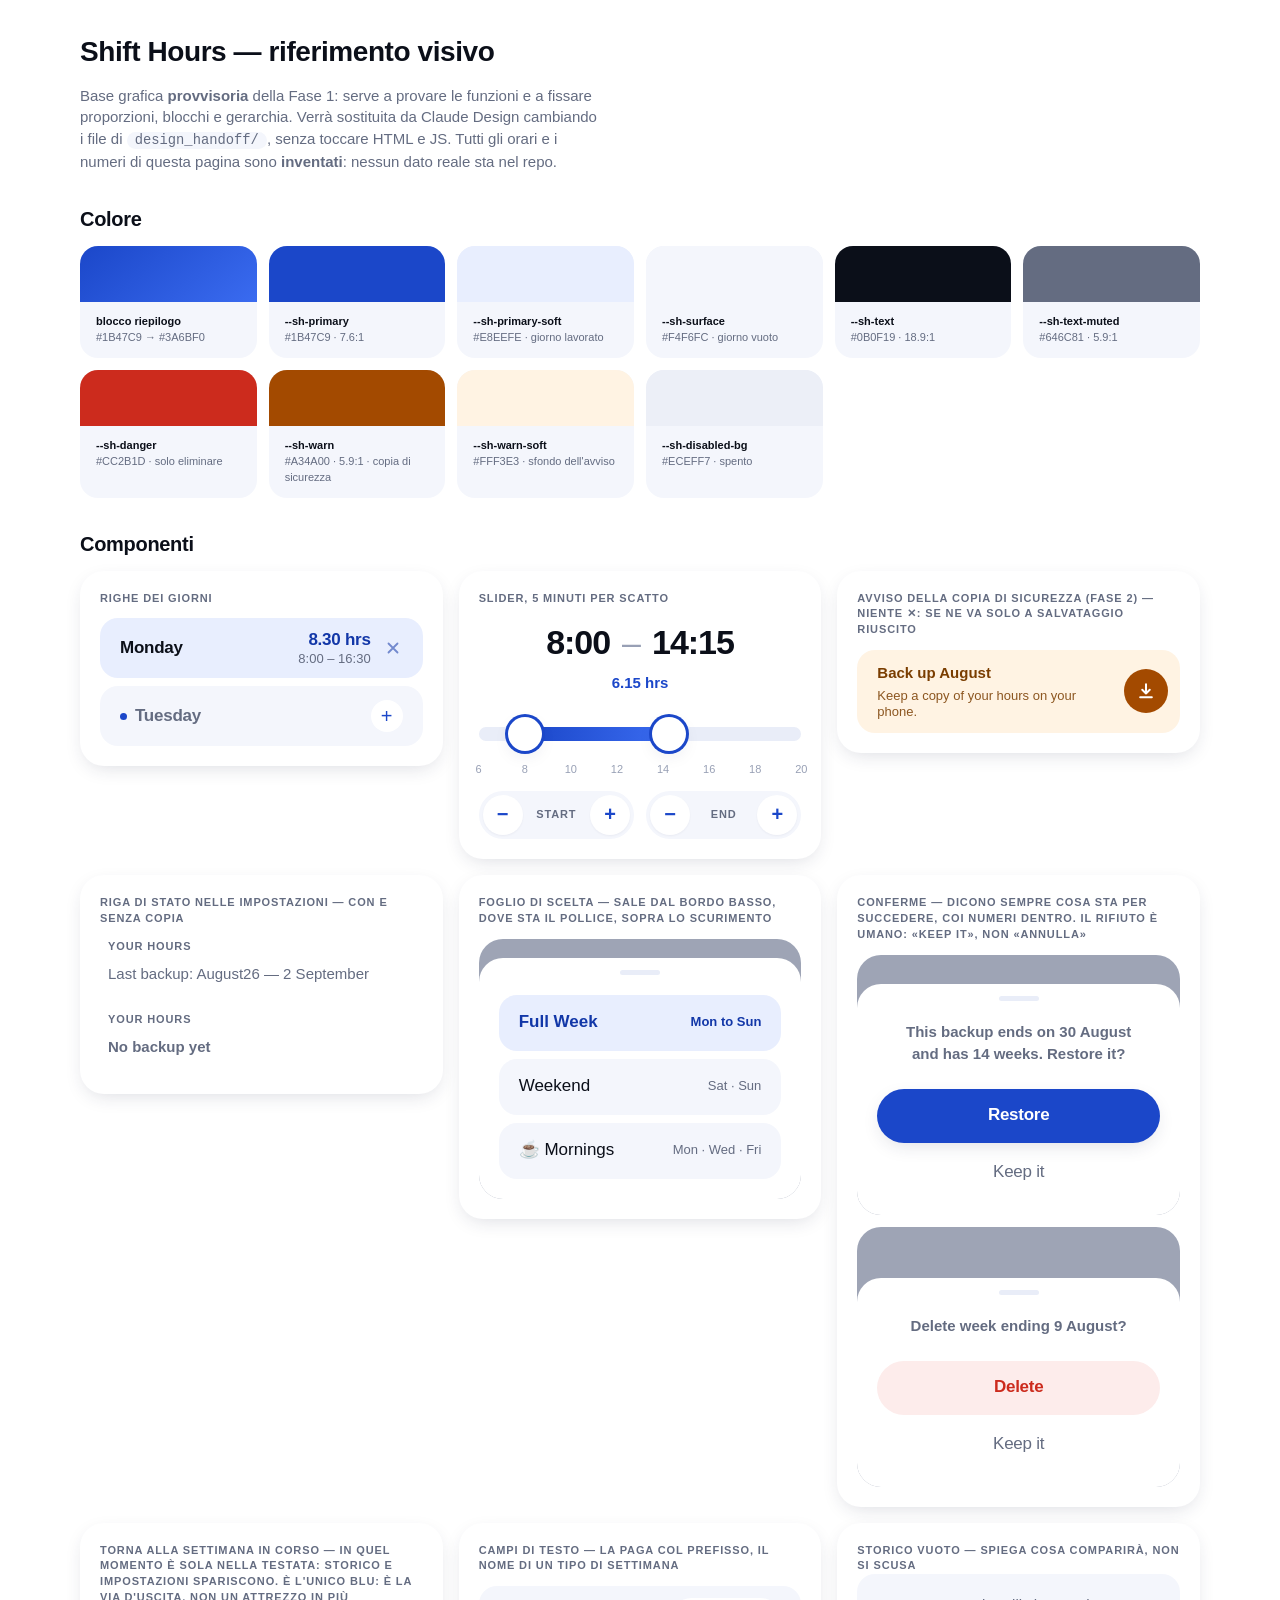
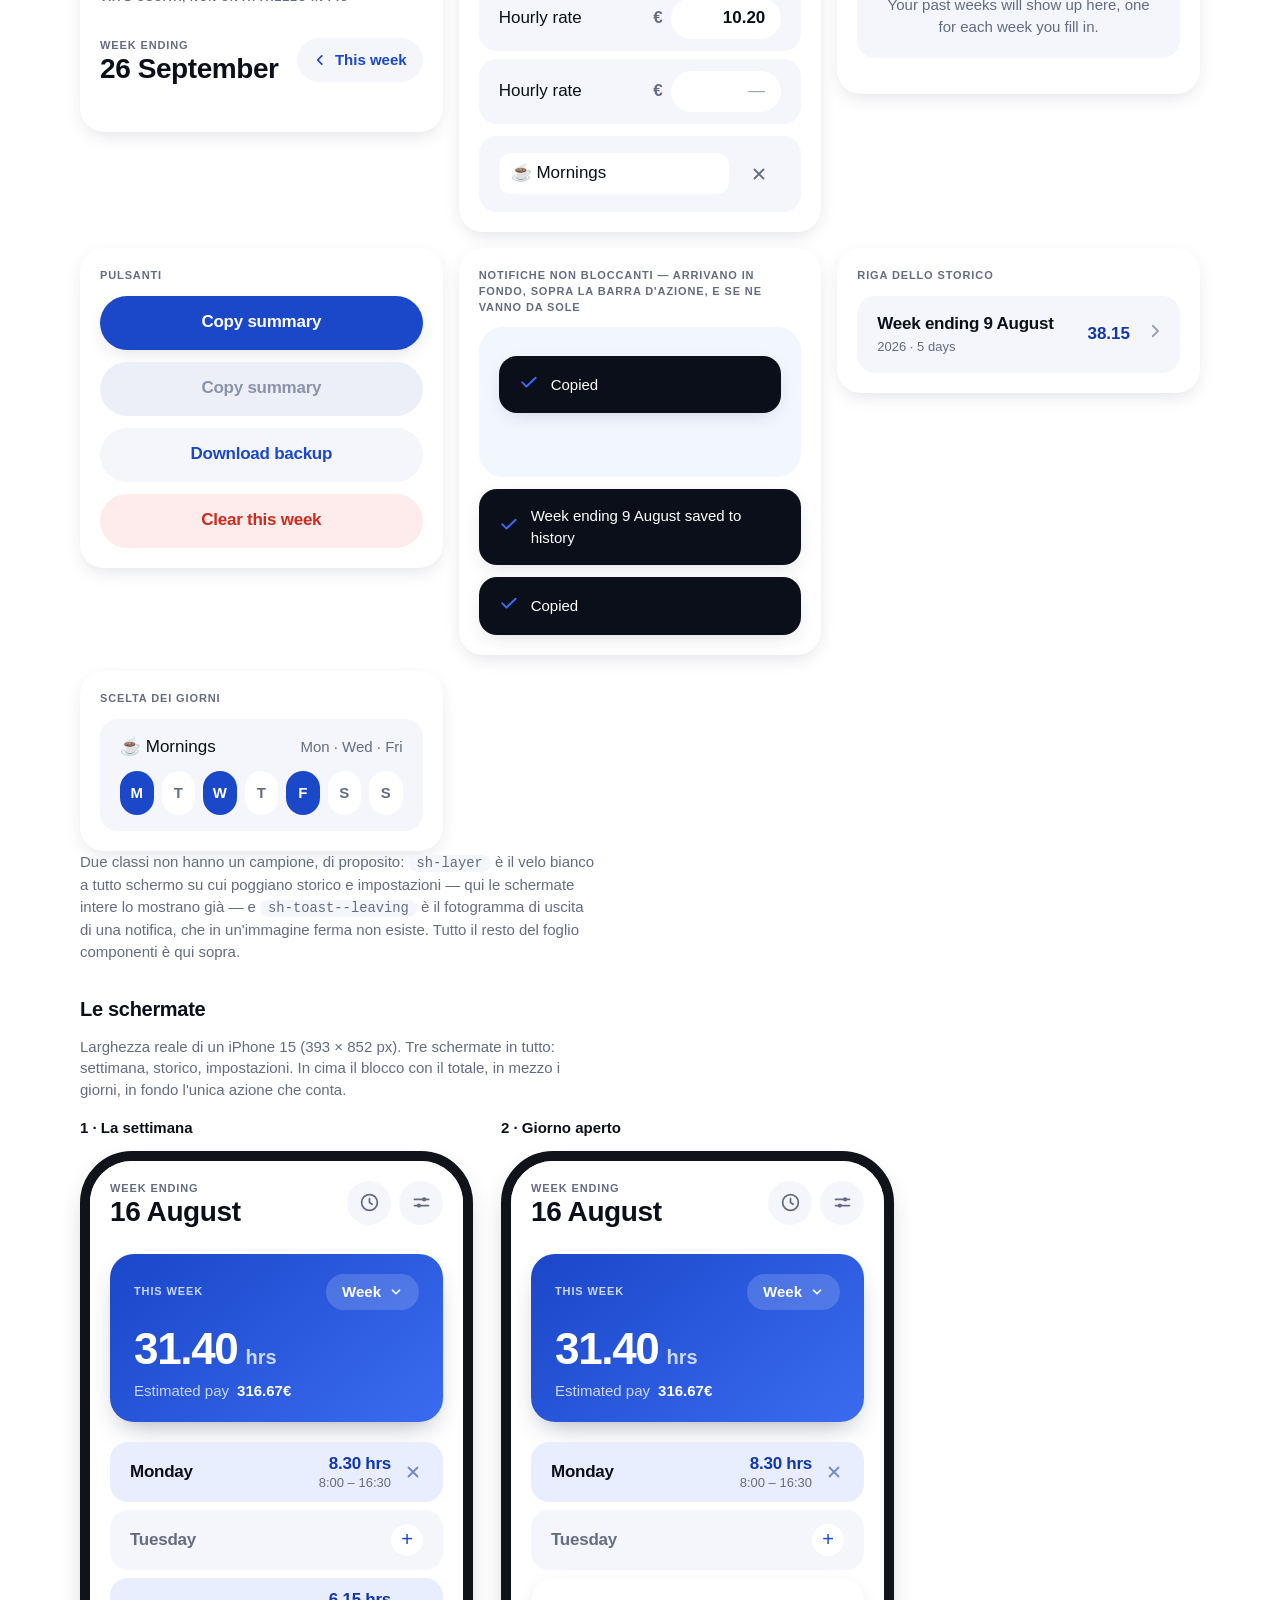
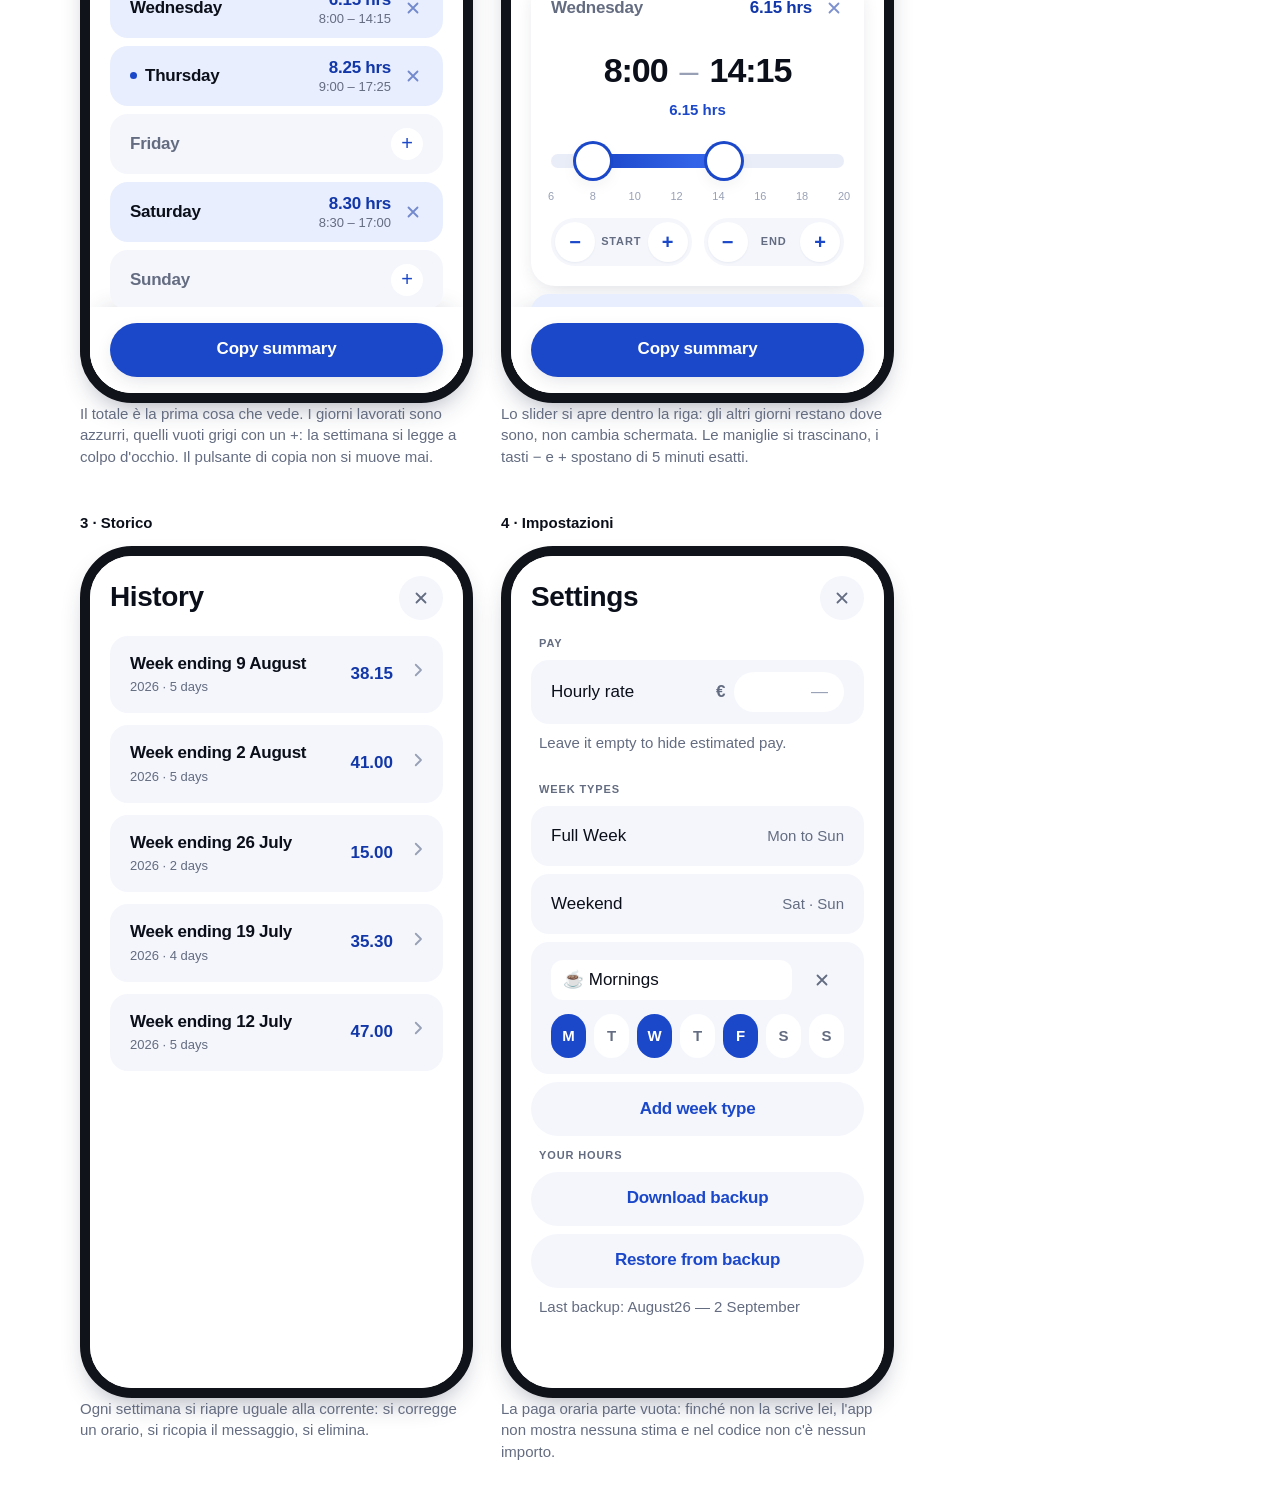
==== commit e9ddec55: "Fase 3, Task 2: Your week, il riepilogo diventa uno scontrino buildReceipt() incolonna le stesse inf" ====
--- a/shift-hours/design_handoff/reference.html
+++ b/shift-hours/design_handoff/reference.html
@@ -500,13 +500,15 @@
             </div>
 
             <div class="sh-preview">
-              <span class="sh-preview__label">Message preview</span>
-              <p class="sh-preview__bubble">Week ending 16 August
-Monday: 8:00 - 16:30 8.30 hrs
-Wednesday: 8:00 - 14:15 6.15 hrs
-Thursday: 9:00 - 17:25 8.25 hrs
-Saturday: 8:30 - 17:00 8.30 hrs
-31 hours and 40 minutes</p>
+              <span class="sh-preview__label">Your week</span>
+              <p class="sh-preview__bubble">       Week ending 16 August
+-----------------------------------
+Monday      8:00 - 16:30   8.30 hrs
+Wednesday   8:00 - 14:15   6.15 hrs
+Thursday    9:00 - 17:25   8.25 hrs
+Saturday    8:30 - 17:00   8.30 hrs
+-----------------------------------
+Total       31 hours and 40 minutes</p>
             </div>
 
           </div>
--- a/shift-hours/design_handoff/tokens/typography.css
+++ b/shift-hours/design_handoff/tokens/typography.css
@@ -11,6 +11,11 @@
   --sh-font: -apple-system, BlinkMacSystemFont, "SF Pro Text", "Segoe UI",
              Roboto, "Helvetica Neue", Arial, sans-serif;
 
+  /* Solo per lo scontrino del riepilogo: le colonne allineate reggono soltanto
+     a spaziatura fissa. Su iPhone `ui-monospace` è SF Mono, già installato —
+     nessun file da scaricare, come per il font principale. */
+  --sh-mono: ui-monospace, "SF Mono", Menlo, Consolas, monospace;
+
   --sh-size-2xs: 0.6875rem;  /* 11px — solo occhielli maiuscoletti */
   --sh-size-xs: 0.8125rem;   /* 13px */
   --sh-size-sm: 0.9375rem;   /* 15px */
@@ -19,6 +24,10 @@
   --sh-size-xl: 1.75rem;     /* 28px — titoli di schermata */
   --sh-size-2xl: 2.125rem;   /* 34px — orari nello slider aperto */
   --sh-size-3xl: 2.75rem;    /* 44px — totale della settimana */
+
+  /* 14px: la misura più grande a cui i 35 caratteri dello scontrino stanno
+     nel riquadro a 393px senza scorrimento orizzontale. Misurata, non scelta. */
+  --sh-size-mono: 0.875rem;
 
   --sh-weight-regular: 400;
   --sh-weight-medium: 500;
--- a/shift-hours/design_handoff/components.css
+++ b/shift-hours/design_handoff/components.css
@@ -655,18 +655,23 @@
   color: var(--sh-text-muted);
 }
 
+/* Lo scontrino. Le colonne che src/js/summary.js incolonna con gli spazi
+   reggono solo a spaziatura fissa: qui il monospazio non è un vezzo, è quello
+   che tiene in riga i numeri. A 14px i 35 caratteri stanno dentro un iPhone 15
+   senza scorrimento — `white-space: pre` e non `pre-wrap`, perché una riga
+   mandata a capo distruggerebbe l'incolonnamento. */
 .sh-preview__bubble {
   margin: 0;
   padding: var(--sh-space-4) var(--sh-space-5);
-  border-radius: var(--sh-radius-lg);
-  border-end-start-radius: var(--sh-radius-sm);
+  border-radius: var(--sh-radius-md);
   background: var(--sh-surface);
   color: var(--sh-text);
-  font-family: var(--sh-font);
-  font-size: var(--sh-size-sm);
+  font-family: var(--sh-mono);
+  font-size: var(--sh-size-mono);
   line-height: var(--sh-leading-normal);
-  white-space: pre-wrap;
-  overflow-wrap: anywhere;
+  font-variant-numeric: tabular-nums;
+  white-space: pre;
+  overflow-x: auto;
 }
 
 /* ── 10. Pannelli ──────────────────────────────────────────────────── */
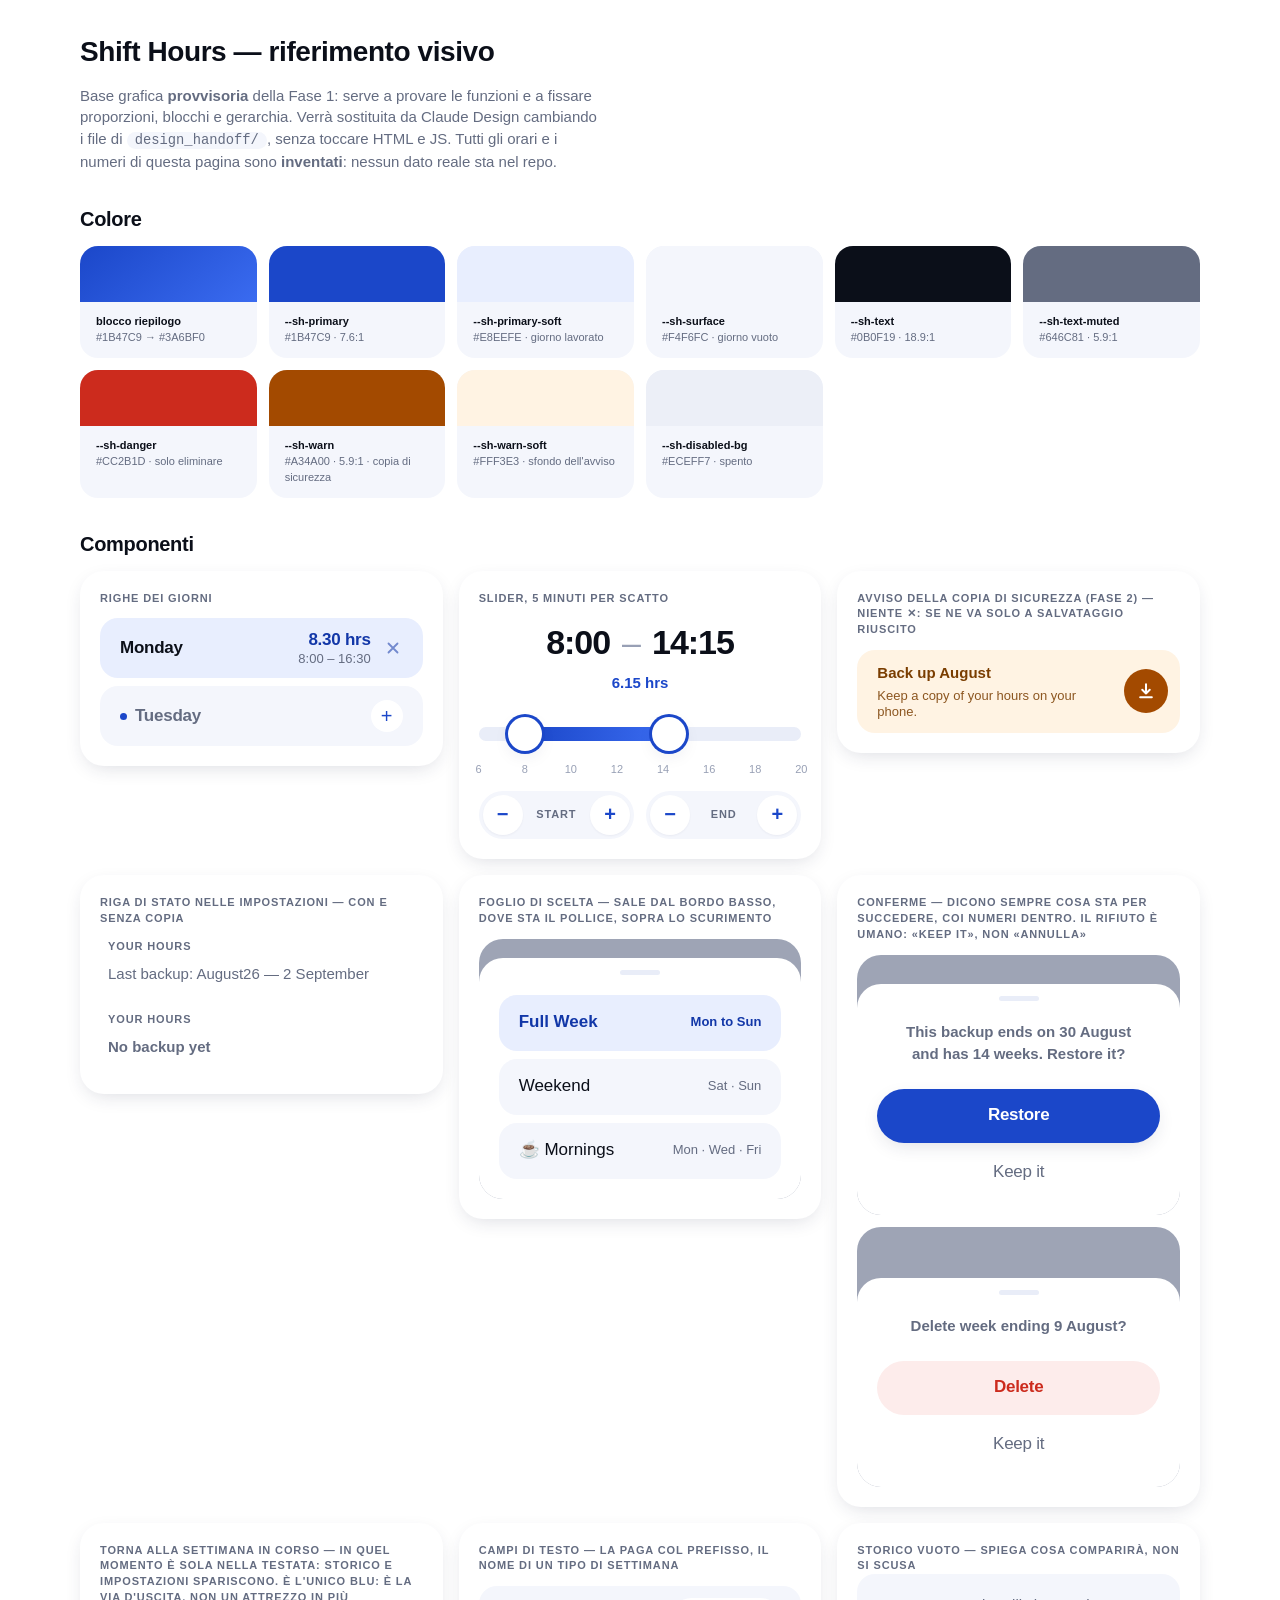
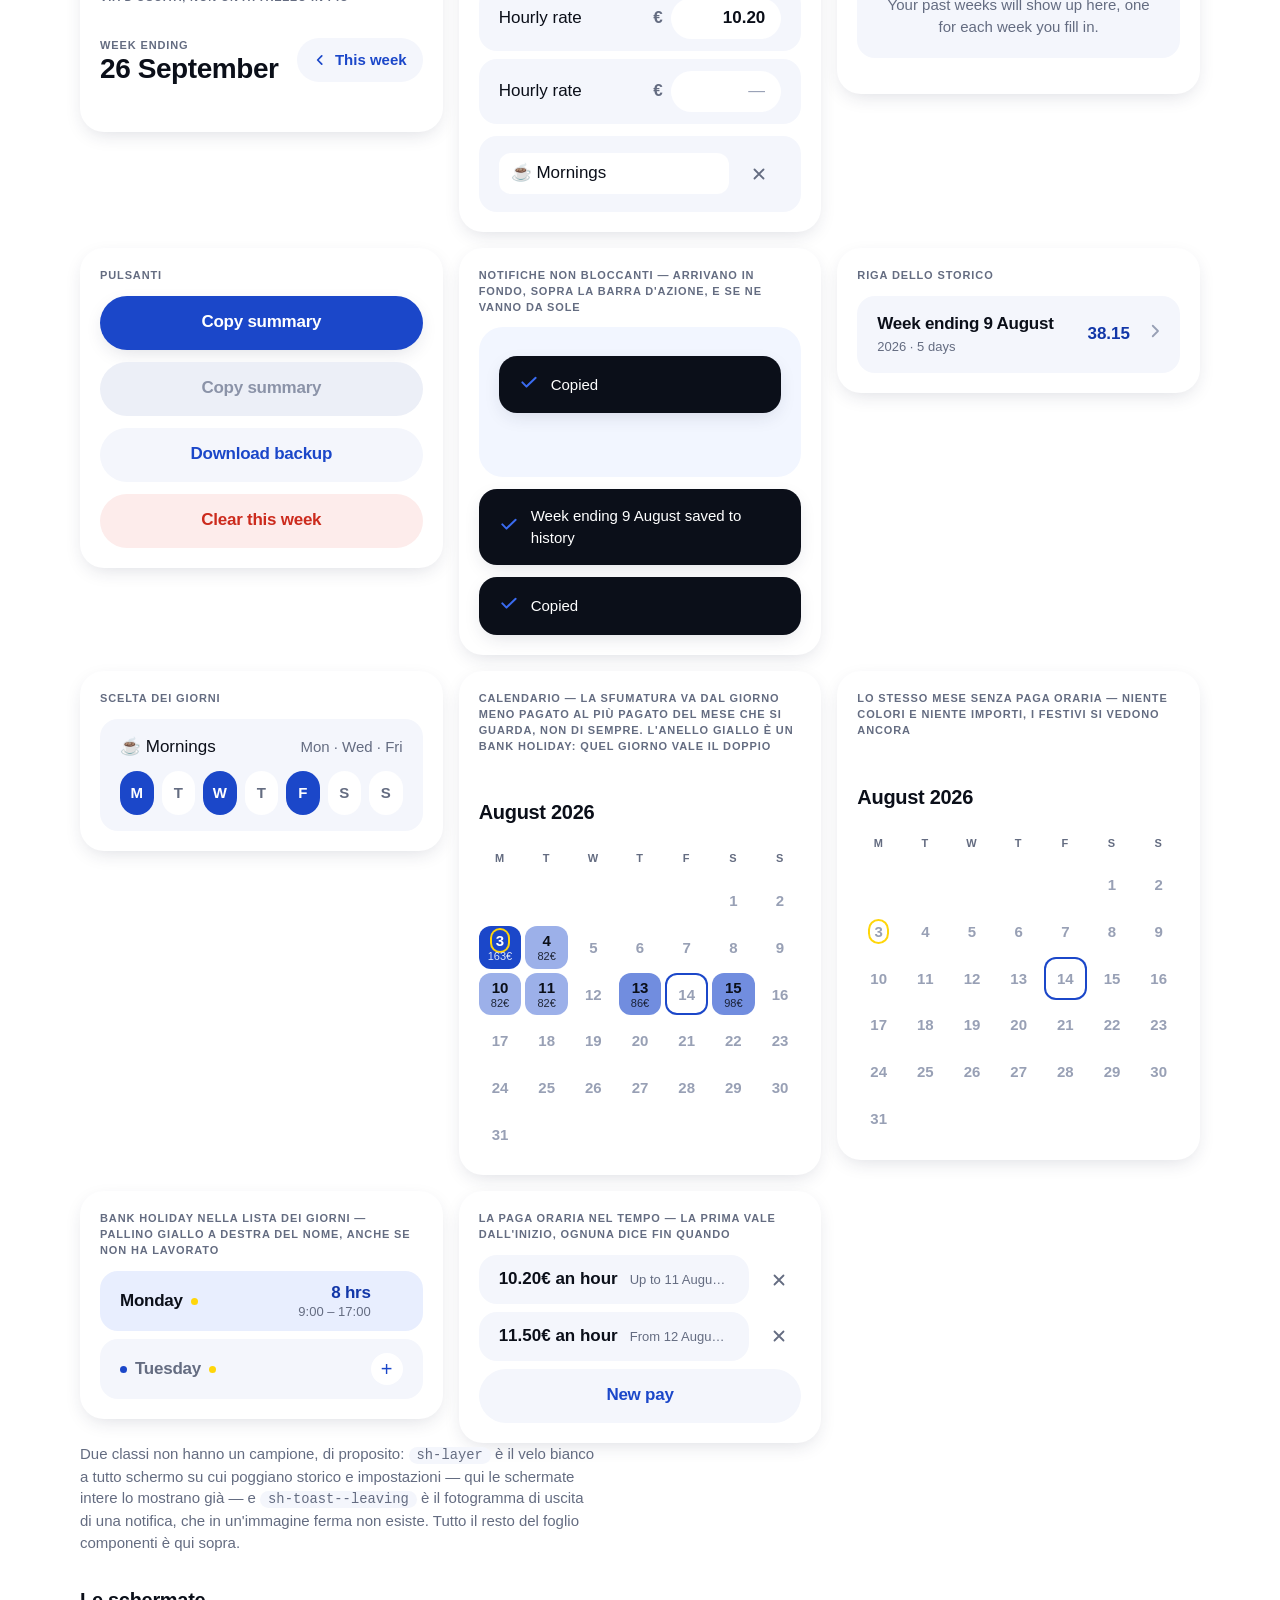
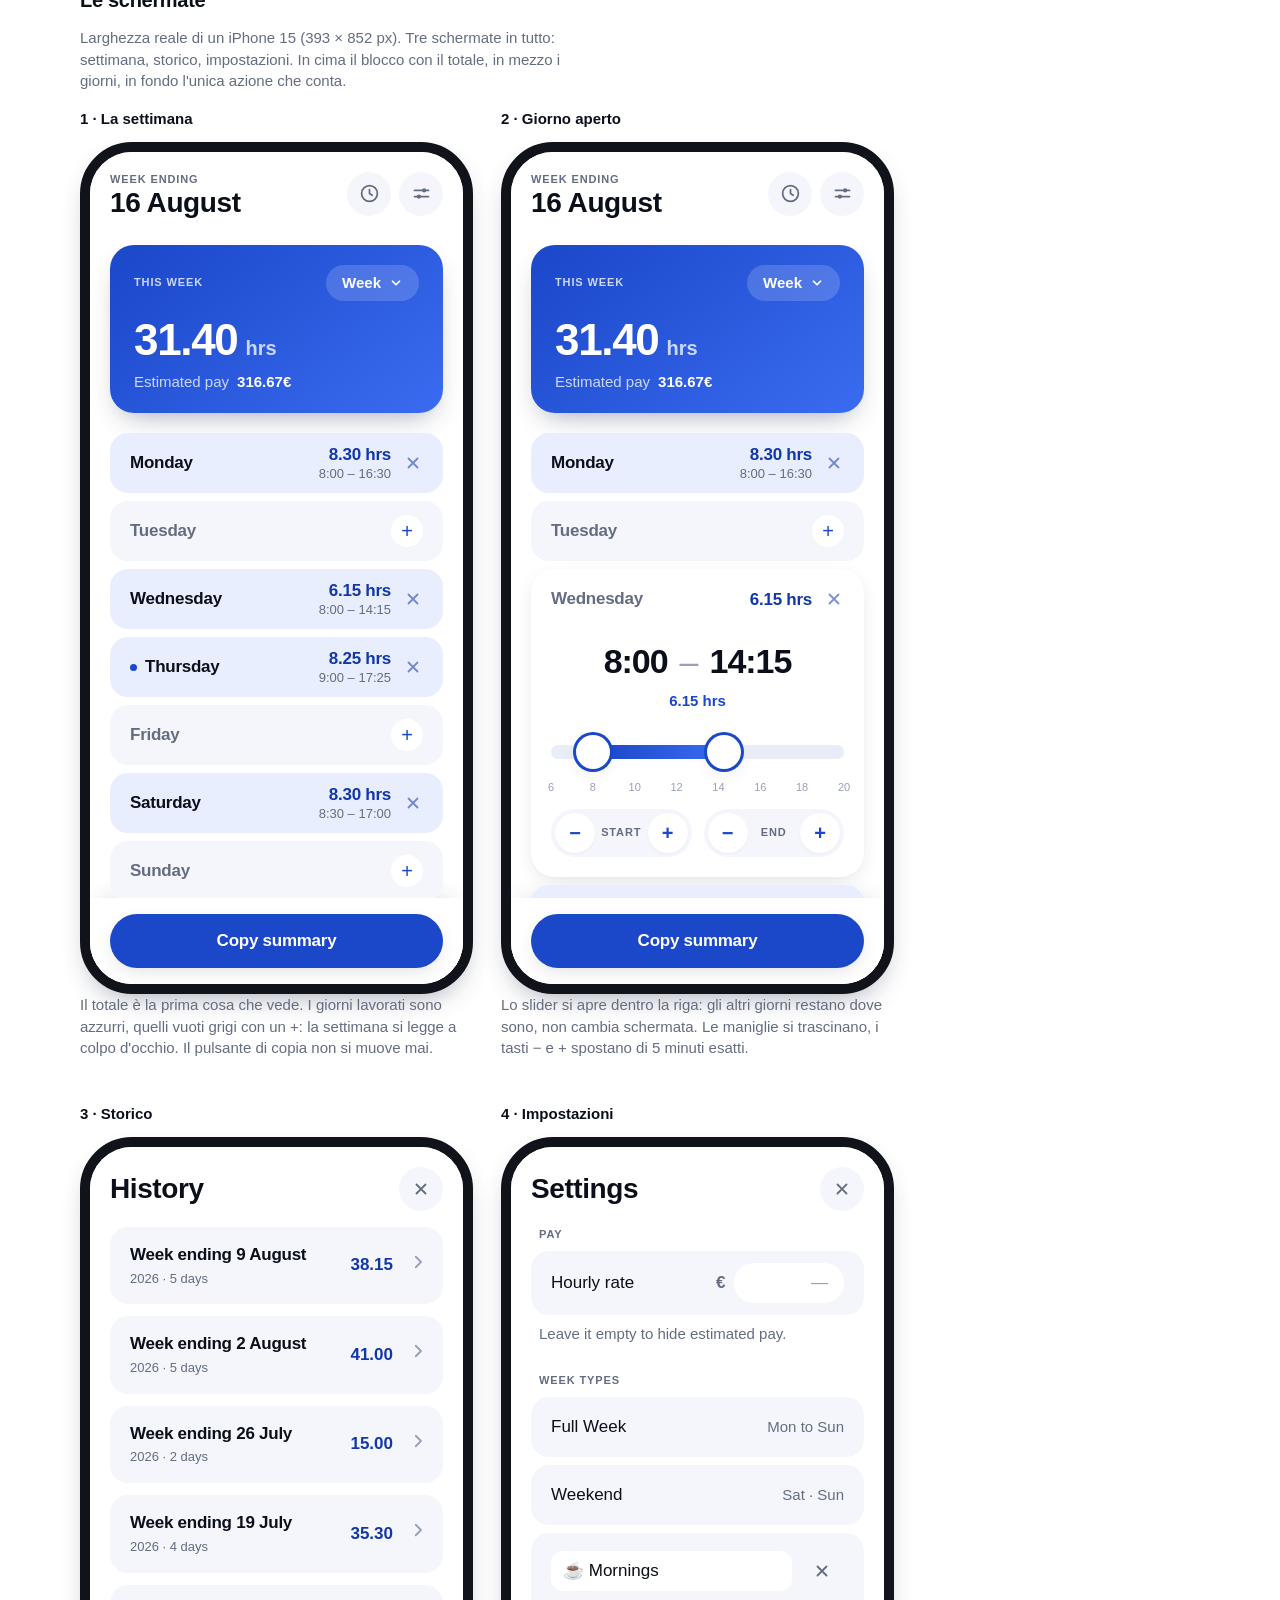
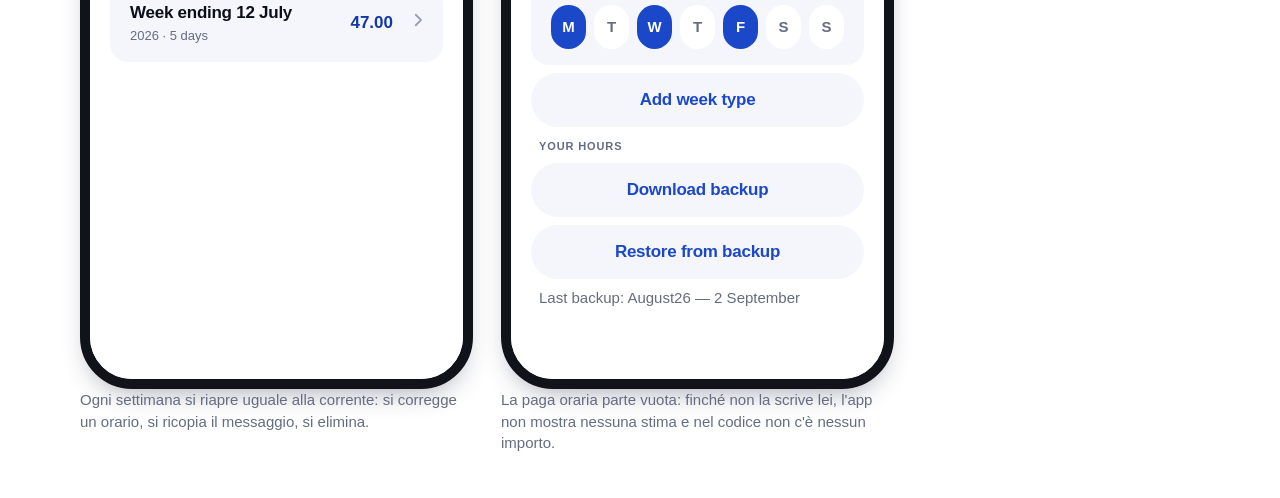
==== commit 0774f88c: "Fase 3, Task 8-9: il calendario Una schermata nuova, in sola lettura: un mese sotto l'altro, si scor" ====
--- a/shift-hours/design_handoff/reference.html
+++ b/shift-hours/design_handoff/reference.html
@@ -353,6 +353,161 @@
           <button class="sh-daypicker__day" type="button" aria-pressed="false">S</button>
           <button class="sh-daypicker__day" type="button" aria-pressed="false">S</button>
         </div>
+      </div>
+    </div>
+
+
+    <div class="specimen">
+      <div class="specimen__label">Calendario — la sfumatura va dal giorno meno pagato al più pagato DEL MESE che si guarda, non di sempre. L'anello giallo è un bank holiday: quel giorno vale il doppio</div>
+      <section class="sh-cal__month">
+        <h2 class="sh-cal__title">August 2026</h2>
+        <div class="sh-cal__weekdays" aria-hidden="true">
+          <span>M</span><span>T</span><span>W</span><span>T</span><span>F</span><span>S</span><span>S</span>
+        </div>
+        <div class="sh-cal__grid">
+          <div class="sh-cal__day sh-cal__day--empty"></div>
+          <div class="sh-cal__day sh-cal__day--empty"></div>
+          <div class="sh-cal__day sh-cal__day--empty"></div>
+          <div class="sh-cal__day sh-cal__day--empty"></div>
+          <div class="sh-cal__day sh-cal__day--empty"></div>
+          <div class="sh-cal__day"><span class="sh-cal__num">1</span></div>
+          <div class="sh-cal__day"><span class="sh-cal__num">2</span></div>
+          <div class="sh-cal__day sh-cal__day--holiday" data-heat="5"><span class="sh-cal__num">3</span><span class="sh-cal__pay">163€</span></div>
+          <div class="sh-cal__day" data-heat="2"><span class="sh-cal__num">4</span><span class="sh-cal__pay">82€</span></div>
+          <div class="sh-cal__day"><span class="sh-cal__num">5</span></div>
+          <div class="sh-cal__day"><span class="sh-cal__num">6</span></div>
+          <div class="sh-cal__day"><span class="sh-cal__num">7</span></div>
+          <div class="sh-cal__day"><span class="sh-cal__num">8</span></div>
+          <div class="sh-cal__day"><span class="sh-cal__num">9</span></div>
+          <div class="sh-cal__day" data-heat="2"><span class="sh-cal__num">10</span><span class="sh-cal__pay">82€</span></div>
+          <div class="sh-cal__day" data-heat="2"><span class="sh-cal__num">11</span><span class="sh-cal__pay">82€</span></div>
+          <div class="sh-cal__day"><span class="sh-cal__num">12</span></div>
+          <div class="sh-cal__day" data-heat="3"><span class="sh-cal__num">13</span><span class="sh-cal__pay">86€</span></div>
+          <div class="sh-cal__day sh-cal__day--today"><span class="sh-cal__num">14</span></div>
+          <div class="sh-cal__day" data-heat="3"><span class="sh-cal__num">15</span><span class="sh-cal__pay">98€</span></div>
+          <div class="sh-cal__day"><span class="sh-cal__num">16</span></div>
+          <div class="sh-cal__day"><span class="sh-cal__num">17</span></div>
+          <div class="sh-cal__day"><span class="sh-cal__num">18</span></div>
+          <div class="sh-cal__day"><span class="sh-cal__num">19</span></div>
+          <div class="sh-cal__day"><span class="sh-cal__num">20</span></div>
+          <div class="sh-cal__day"><span class="sh-cal__num">21</span></div>
+          <div class="sh-cal__day"><span class="sh-cal__num">22</span></div>
+          <div class="sh-cal__day"><span class="sh-cal__num">23</span></div>
+          <div class="sh-cal__day"><span class="sh-cal__num">24</span></div>
+          <div class="sh-cal__day"><span class="sh-cal__num">25</span></div>
+          <div class="sh-cal__day"><span class="sh-cal__num">26</span></div>
+          <div class="sh-cal__day"><span class="sh-cal__num">27</span></div>
+          <div class="sh-cal__day"><span class="sh-cal__num">28</span></div>
+          <div class="sh-cal__day"><span class="sh-cal__num">29</span></div>
+          <div class="sh-cal__day"><span class="sh-cal__num">30</span></div>
+          <div class="sh-cal__day"><span class="sh-cal__num">31</span></div>
+          <div class="sh-cal__day sh-cal__day--empty"></div>
+          <div class="sh-cal__day sh-cal__day--empty"></div>
+          <div class="sh-cal__day sh-cal__day--empty"></div>
+          <div class="sh-cal__day sh-cal__day--empty"></div>
+          <div class="sh-cal__day sh-cal__day--empty"></div>
+          <div class="sh-cal__day sh-cal__day--empty"></div>
+        </div>
+      </section>
+    </div>
+
+    <div class="specimen">
+      <div class="specimen__label">Lo stesso mese senza paga oraria — niente colori e niente importi, i festivi si vedono ancora</div>
+      <section class="sh-cal__month">
+        <h2 class="sh-cal__title">August 2026</h2>
+        <div class="sh-cal__weekdays" aria-hidden="true">
+          <span>M</span><span>T</span><span>W</span><span>T</span><span>F</span><span>S</span><span>S</span>
+        </div>
+        <div class="sh-cal__grid">
+          <div class="sh-cal__day sh-cal__day--empty"></div>
+          <div class="sh-cal__day sh-cal__day--empty"></div>
+          <div class="sh-cal__day sh-cal__day--empty"></div>
+          <div class="sh-cal__day sh-cal__day--empty"></div>
+          <div class="sh-cal__day sh-cal__day--empty"></div>
+          <div class="sh-cal__day"><span class="sh-cal__num">1</span></div>
+          <div class="sh-cal__day"><span class="sh-cal__num">2</span></div>
+          <div class="sh-cal__day sh-cal__day--holiday"><span class="sh-cal__num">3</span></div>
+          <div class="sh-cal__day"><span class="sh-cal__num">4</span></div>
+          <div class="sh-cal__day"><span class="sh-cal__num">5</span></div>
+          <div class="sh-cal__day"><span class="sh-cal__num">6</span></div>
+          <div class="sh-cal__day"><span class="sh-cal__num">7</span></div>
+          <div class="sh-cal__day"><span class="sh-cal__num">8</span></div>
+          <div class="sh-cal__day"><span class="sh-cal__num">9</span></div>
+          <div class="sh-cal__day"><span class="sh-cal__num">10</span></div>
+          <div class="sh-cal__day"><span class="sh-cal__num">11</span></div>
+          <div class="sh-cal__day"><span class="sh-cal__num">12</span></div>
+          <div class="sh-cal__day"><span class="sh-cal__num">13</span></div>
+          <div class="sh-cal__day sh-cal__day--today"><span class="sh-cal__num">14</span></div>
+          <div class="sh-cal__day"><span class="sh-cal__num">15</span></div>
+          <div class="sh-cal__day"><span class="sh-cal__num">16</span></div>
+          <div class="sh-cal__day"><span class="sh-cal__num">17</span></div>
+          <div class="sh-cal__day"><span class="sh-cal__num">18</span></div>
+          <div class="sh-cal__day"><span class="sh-cal__num">19</span></div>
+          <div class="sh-cal__day"><span class="sh-cal__num">20</span></div>
+          <div class="sh-cal__day"><span class="sh-cal__num">21</span></div>
+          <div class="sh-cal__day"><span class="sh-cal__num">22</span></div>
+          <div class="sh-cal__day"><span class="sh-cal__num">23</span></div>
+          <div class="sh-cal__day"><span class="sh-cal__num">24</span></div>
+          <div class="sh-cal__day"><span class="sh-cal__num">25</span></div>
+          <div class="sh-cal__day"><span class="sh-cal__num">26</span></div>
+          <div class="sh-cal__day"><span class="sh-cal__num">27</span></div>
+          <div class="sh-cal__day"><span class="sh-cal__num">28</span></div>
+          <div class="sh-cal__day"><span class="sh-cal__num">29</span></div>
+          <div class="sh-cal__day"><span class="sh-cal__num">30</span></div>
+          <div class="sh-cal__day"><span class="sh-cal__num">31</span></div>
+          <div class="sh-cal__day sh-cal__day--empty"></div>
+          <div class="sh-cal__day sh-cal__day--empty"></div>
+          <div class="sh-cal__day sh-cal__day--empty"></div>
+          <div class="sh-cal__day sh-cal__day--empty"></div>
+          <div class="sh-cal__day sh-cal__day--empty"></div>
+          <div class="sh-cal__day sh-cal__day--empty"></div>
+        </div>
+      </section>
+    </div>
+
+    <div class="specimen">
+      <div class="specimen__label">Bank holiday nella lista dei giorni — pallino giallo a destra del nome, anche se non ha lavorato</div>
+      <div class="sh-days">
+        <div class="sh-day sh-day--filled">
+          <button class="sh-day__head" type="button">
+            <span class="sh-day__name">Monday<span class="sh-day__holiday" role="img" aria-label="August Bank Holiday"></span></span>
+            <span class="sh-day__value">
+              <span class="sh-day__hours">8 hrs</span>
+              <span class="sh-day__times">9:00 – 17:00</span>
+            </span>
+          </button>
+        </div>
+        <div class="sh-day">
+          <button class="sh-day__head" type="button">
+            <span class="sh-day__name"><span class="sh-day__today"></span>Tuesday<span class="sh-day__holiday" role="img" aria-label="Christmas Day"></span></span>
+            <span class="sh-day__add" aria-hidden="true">+</span>
+          </button>
+        </div>
+      </div>
+    </div>
+
+    <div class="specimen">
+      <div class="specimen__label">La paga oraria nel tempo — la prima vale dall'inizio, ognuna dice fin quando</div>
+      <div class="sh-group">
+        <div class="sh-raterow">
+          <button class="sh-raterow__edit" type="button">
+            <span class="sh-raterow__amount">10.20€ an hour</span>
+            <span class="sh-raterow__from">Up to 11 August 2026</span>
+          </button>
+          <span class="sh-iconbtn sh-iconbtn--plain" role="button" aria-label="Delete">
+            <svg width="18" height="18" viewBox="0 0 24 24" fill="none" stroke="currentColor" stroke-width="2.4" stroke-linecap="round"><path d="M6 6l12 12M18 6L6 18"/></svg>
+          </span>
+        </div>
+        <div class="sh-raterow">
+          <button class="sh-raterow__edit" type="button">
+            <span class="sh-raterow__amount">11.50€ an hour</span>
+            <span class="sh-raterow__from">From 12 August 2026</span>
+          </button>
+          <span class="sh-iconbtn sh-iconbtn--plain" role="button" aria-label="Delete">
+            <svg width="18" height="18" viewBox="0 0 24 24" fill="none" stroke="currentColor" stroke-width="2.4" stroke-linecap="round"><path d="M6 6l12 12M18 6L6 18"/></svg>
+          </span>
+        </div>
+        <button class="sh-btn sh-btn--secondary" type="button">New pay</button>
       </div>
     </div>
 
--- a/shift-hours/design_handoff/tokens/colors.css
+++ b/shift-hours/design_handoff/tokens/colors.css
@@ -41,6 +41,42 @@
   /* Arancione — solo per l'avviso della copia di sicurezza (Fase 2).
      Non è un errore e non è un'azione distruttiva: è l'unica cosa che tiene
      in vita le sue ore, quindi ha un colore suo e non condivide col rosso. */
+  /* Bank holiday. Giallo scelto da Lorenzo il 14 agosto 2026, avendo visto le
+     alternative affiancate e i contrasti misurati: 1.4:1 su bianco e 1.2:1 sul
+     giorno lavorato, sotto la soglia di 3:1 per un elemento che porta
+     informazione. Nessun giallo che sembri giallo ci arriva — il primo che
+     passa è un bronzo che si confonde con l'arancione qui sotto. Rischio noto
+     e accettato: la stessa informazione compare anche nel calendario, dove il
+     cerchio è più grande, e il pallino ha comunque un nome accessibile.
+
+     Lo stesso giallo fa da anello attorno al numero nel calendario. Misurato
+     sui sei gradini della sfumatura: 1.3 · 1.1 · 1.5 · 2.3 · 3.5 · 5.3 :1.
+     Passa la soglia solo sui due gradini scuri — che però sono quelli su cui
+     un festivo lavorato finisce quasi sempre, valendo il doppio. Su un festivo
+     NON lavorato la casella è bianca e l'anello quasi non si vede: è il caso
+     debole, ed è noto. */
+  --sh-holiday: #ffd60a;
+  --sh-holiday-ink: #6b4b00;    /* 8.0:1 su bianco, 7.4:1 su --sh-surface — per il testo, non per il pallino */
+
+  /* Calendario: sei gradini dal quasi bianco al blu pieno, in base a quanto ha
+     guadagnato quel giorno. Sono valori fissi e non un calcolo a tempo di
+     esecuzione, così il contrasto del testo sopra è garantito per costruzione:
+     accanto a ogni gradino c'è l'inchiostro da usarci, già verificato.
+     Il salto dal testo scuro al bianco cade fra il gradino 3 e il 4. */
+  --sh-heat-0: #f2f6ff;
+  --sh-heat-1: #c7d3f4;
+  --sh-heat-2: #9cb0e9;
+  --sh-heat-3: #718ddf;
+  --sh-heat-4: #466ad4;
+  --sh-heat-5: #1b47c9;
+
+  --sh-heat-ink-0: #0b0f19;     /* 17.7:1 su --sh-heat-0 */
+  --sh-heat-ink-1: #0b0f19;     /* 12.8:1 */
+  --sh-heat-ink-2: #0b0f19;     /*  8.9:1 */
+  --sh-heat-ink-3: #0b0f19;     /*  6.0:1 */
+  --sh-heat-ink-4: #ffffff;     /*  4.9:1 */
+  --sh-heat-ink-5: #ffffff;     /*  7.5:1 */
+
   --sh-warn: #a34a00;           /* 5.9:1 su bianco, 5.9:1 col bianco sopra */
   --sh-warn-pressed: #843c00;
   --sh-warn-soft: #fff3e3;      /* sfondo dell'avviso */
--- a/shift-hours/design_handoff/components.css
+++ b/shift-hours/design_handoff/components.css
@@ -23,6 +23,7 @@
  *  11. Banner di notifica
  *  12. Livelli, foglio di scelta, notifiche a comparsa
  *  13. Utilità
+ *  14. Calendario
  */
 
 /* ── 1. Reset e shell ─────────────────────────────────────────────── */
@@ -305,6 +306,17 @@
   height: 7px;
   border-radius: var(--sh-radius-pill);
   background: var(--sh-primary);
+  flex: none;
+}
+
+/* Bank holiday: stesso pallino di oggi, giallo, ma a destra del nome invece
+   che a sinistra. Un giorno può averli entrambi. Compare anche nei giorni non
+   lavorati: serve a sapere in anticipo che lunedì prossimo è festa. */
+.sh-day__holiday {
+  width: 7px;
+  height: 7px;
+  border-radius: var(--sh-radius-pill);
+  background: var(--sh-holiday);
   flex: none;
 }
 
@@ -835,6 +847,47 @@
   font-weight: var(--sh-weight-medium);
 }
 
+/* Una paga dello storico: quanto, e da quando. La riga intera si tocca per
+   correggerla; la ✕ accanto la cancella. */
+.sh-raterow {
+  display: flex;
+  align-items: center;
+  gap: var(--sh-space-2);
+}
+
+.sh-raterow__edit {
+  display: flex;
+  align-items: baseline;
+  justify-content: space-between;
+  gap: var(--sh-space-3);
+  flex: 1;
+  min-width: 0;
+  min-height: var(--sh-touch-min);
+  padding: var(--sh-space-3) var(--sh-space-5);
+  border-radius: var(--sh-radius-md);
+  background: var(--sh-surface);
+  text-align: left;
+  transition: background var(--sh-motion-fast) var(--sh-motion-ease);
+}
+
+.sh-raterow__edit:active { background: var(--sh-surface-strong); }
+
+.sh-raterow__amount {
+  font-size: var(--sh-size-md);
+  font-weight: var(--sh-weight-semibold);
+  font-variant-numeric: tabular-nums;
+  white-space: nowrap;
+}
+
+.sh-raterow__from {
+  font-size: var(--sh-size-xs);
+  color: var(--sh-text-muted);
+  text-align: right;
+  overflow: hidden;
+  text-overflow: ellipsis;
+  white-space: nowrap;
+}
+
 /* Elenco vuoto: lo storico prima che ci sia dentro qualcosa */
 .sh-empty {
   margin: 0;
@@ -1028,3 +1081,95 @@
   clip-path: inset(50%);
   white-space: nowrap;
 }
+
+/* ── 14. Calendario ───────────────────────────────────────────────── */
+
+/* Un mese sotto l'altro, si scorre in verticale. È in sola lettura: qui non
+   si modifica niente, si guarda com'è andato il mese. */
+.sh-cal {
+  display: flex;
+  flex-direction: column;
+  gap: var(--sh-space-7);
+}
+
+.sh-cal__month {
+  display: flex;
+  flex-direction: column;
+  gap: var(--sh-space-3);
+}
+
+.sh-cal__title {
+  font-size: var(--sh-size-md);
+  font-weight: var(--sh-weight-semibold);
+  letter-spacing: var(--sh-tracking-tight);
+}
+
+.sh-cal__weekdays,
+.sh-cal__grid {
+  display: grid;
+  grid-template-columns: repeat(7, 1fr);
+  gap: var(--sh-space-1);
+}
+
+.sh-cal__weekdays {
+  font-size: var(--sh-size-2xs);
+  font-weight: var(--sh-weight-semibold);
+  letter-spacing: var(--sh-tracking-wide);
+  color: var(--sh-text-muted);
+  text-align: center;
+}
+
+/* La casella è quadrata: sette colonne dentro 393px fanno circa 47px, e in
+   47px ci stanno il numero e sotto l'importo piccolo. */
+.sh-cal__day {
+  display: flex;
+  flex-direction: column;
+  align-items: center;
+  justify-content: center;
+  /* 3px e non 1: l'anello giallo dei bank holiday sborda di 3px dal numero, e
+     con uno spazio più stretto andrebbe a toccare l'importo sotto. */
+  gap: 3px;
+  aspect-ratio: 1;
+  border-radius: var(--sh-radius-sm);
+  background: var(--sh-bg);
+  color: var(--sh-text-faint);
+  font-variant-numeric: tabular-nums;
+}
+
+/* Il giorno senza data: le celle vuote prima del primo e dopo l'ultimo. */
+.sh-cal__day--empty { background: none; }
+
+.sh-cal__num {
+  font-size: var(--sh-size-sm);
+  font-weight: var(--sh-weight-semibold);
+  line-height: 1;
+}
+
+/* L'importo arrotondato all'euro: i centesimi restano solo in Estimated pay,
+   qui non ci starebbero e non servirebbero. */
+.sh-cal__pay {
+  font-size: var(--sh-size-2xs);
+  line-height: 1;
+  opacity: 0.85;
+}
+
+/* I sei gradini. Ognuno porta con sé il suo inchiostro: il contrasto è
+   deciso qui, non calcolato quando la pagina è già a schermo. */
+.sh-cal__day[data-heat="0"] { background: var(--sh-heat-0); color: var(--sh-heat-ink-0); }
+.sh-cal__day[data-heat="1"] { background: var(--sh-heat-1); color: var(--sh-heat-ink-1); }
+.sh-cal__day[data-heat="2"] { background: var(--sh-heat-2); color: var(--sh-heat-ink-2); }
+.sh-cal__day[data-heat="3"] { background: var(--sh-heat-3); color: var(--sh-heat-ink-3); }
+.sh-cal__day[data-heat="4"] { background: var(--sh-heat-4); color: var(--sh-heat-ink-4); }
+.sh-cal__day[data-heat="5"] { background: var(--sh-heat-5); color: var(--sh-heat-ink-5); }
+
+/* Bank holiday: l'anello attorno al numero, dello stesso giallo del pallino
+   della schermata settimana. */
+.sh-cal__day--holiday .sh-cal__num {
+  box-shadow: 0 0 0 2px var(--sh-holiday);
+  border-radius: var(--sh-radius-pill);
+  padding: 3px 4px;
+  margin: -3px -4px;
+}
+
+/* Oggi: lo stesso segno che porta nella lista dei giorni, un contorno blu. */
+.sh-cal__day--today { box-shadow: inset 0 0 0 2px var(--sh-primary); }
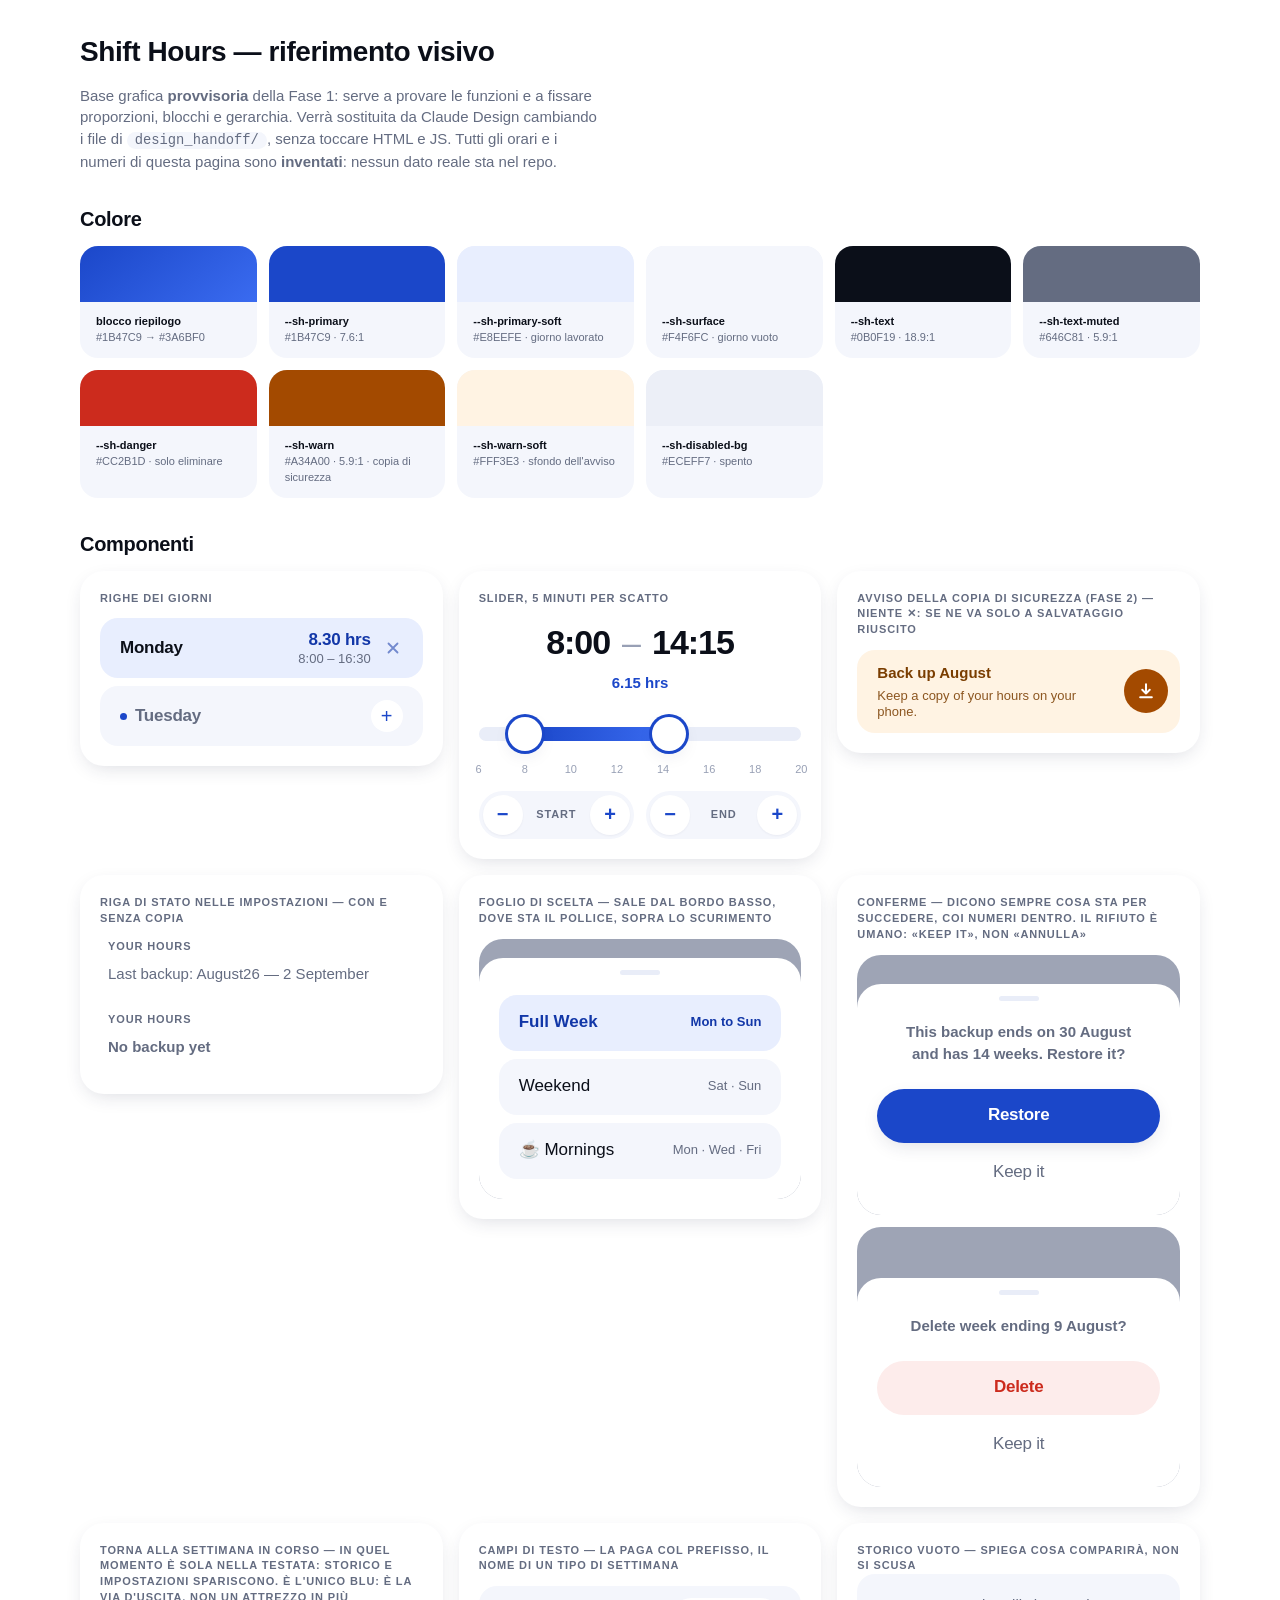
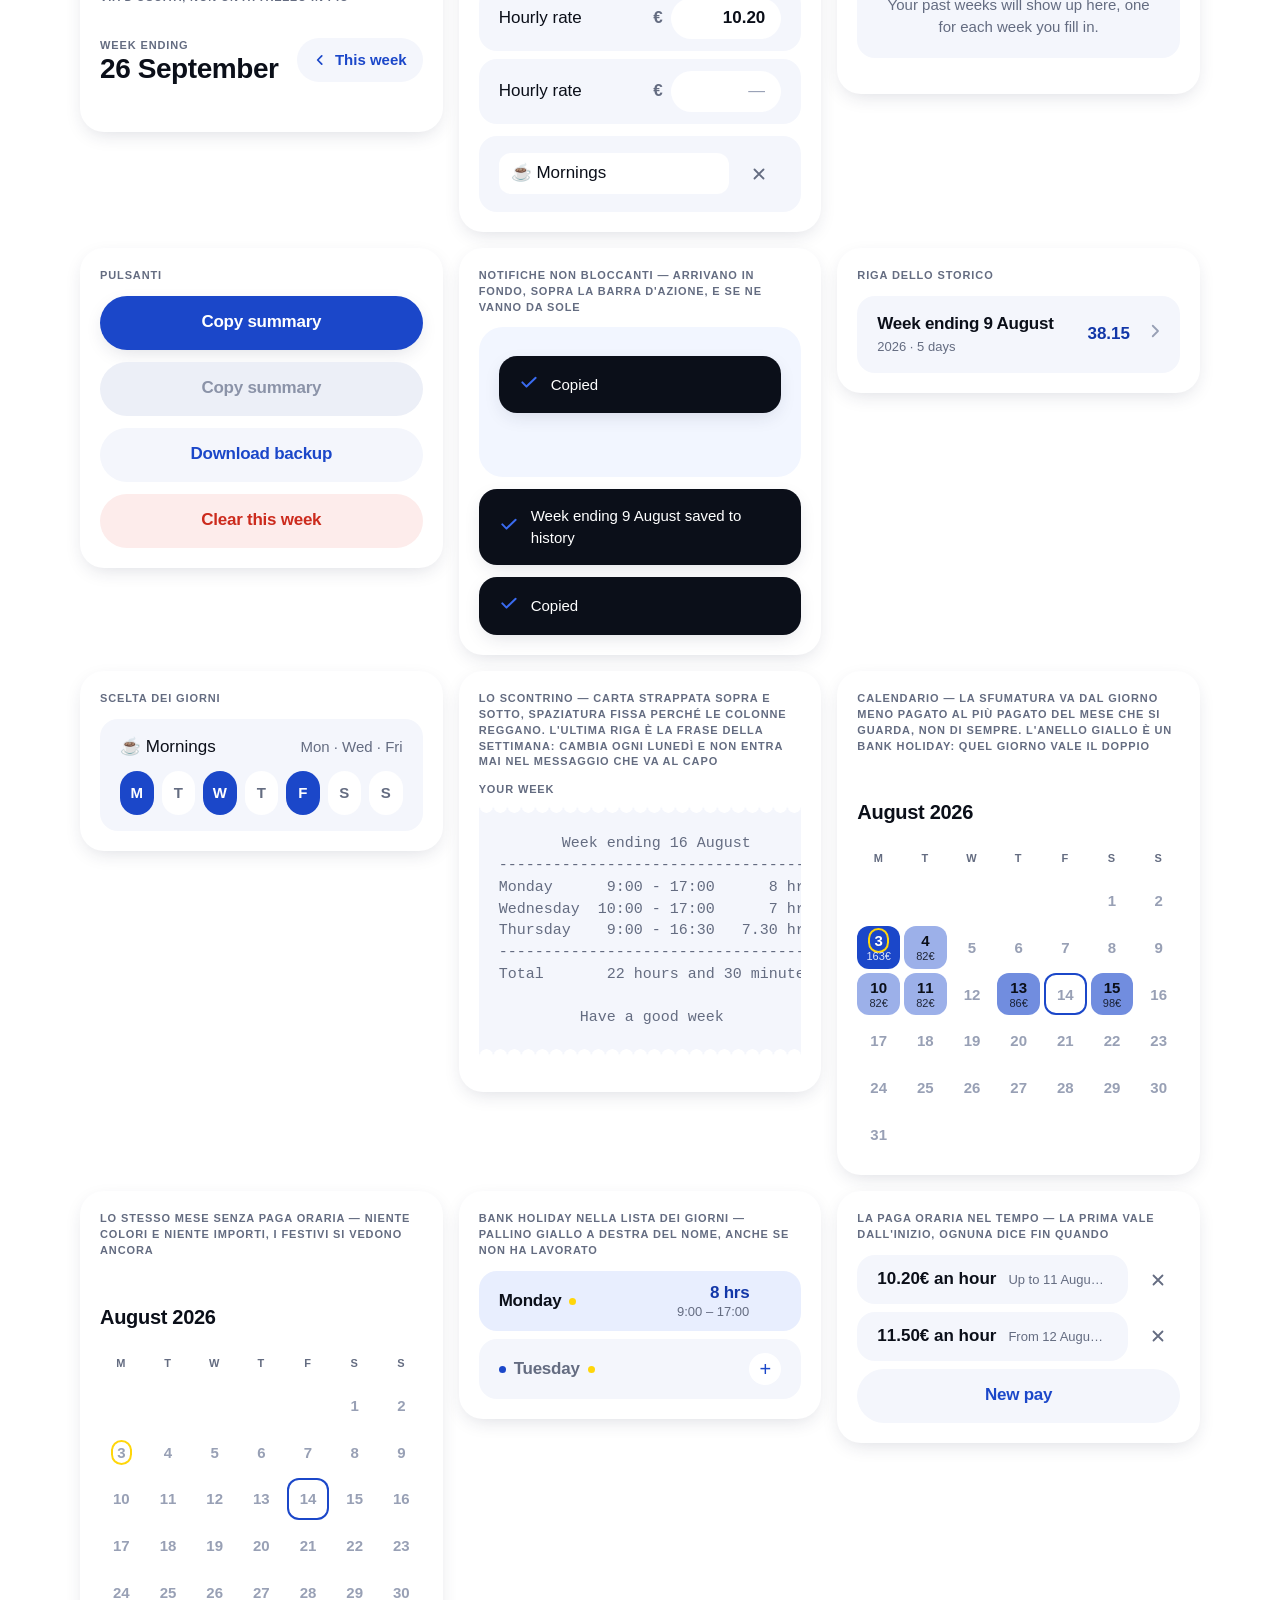
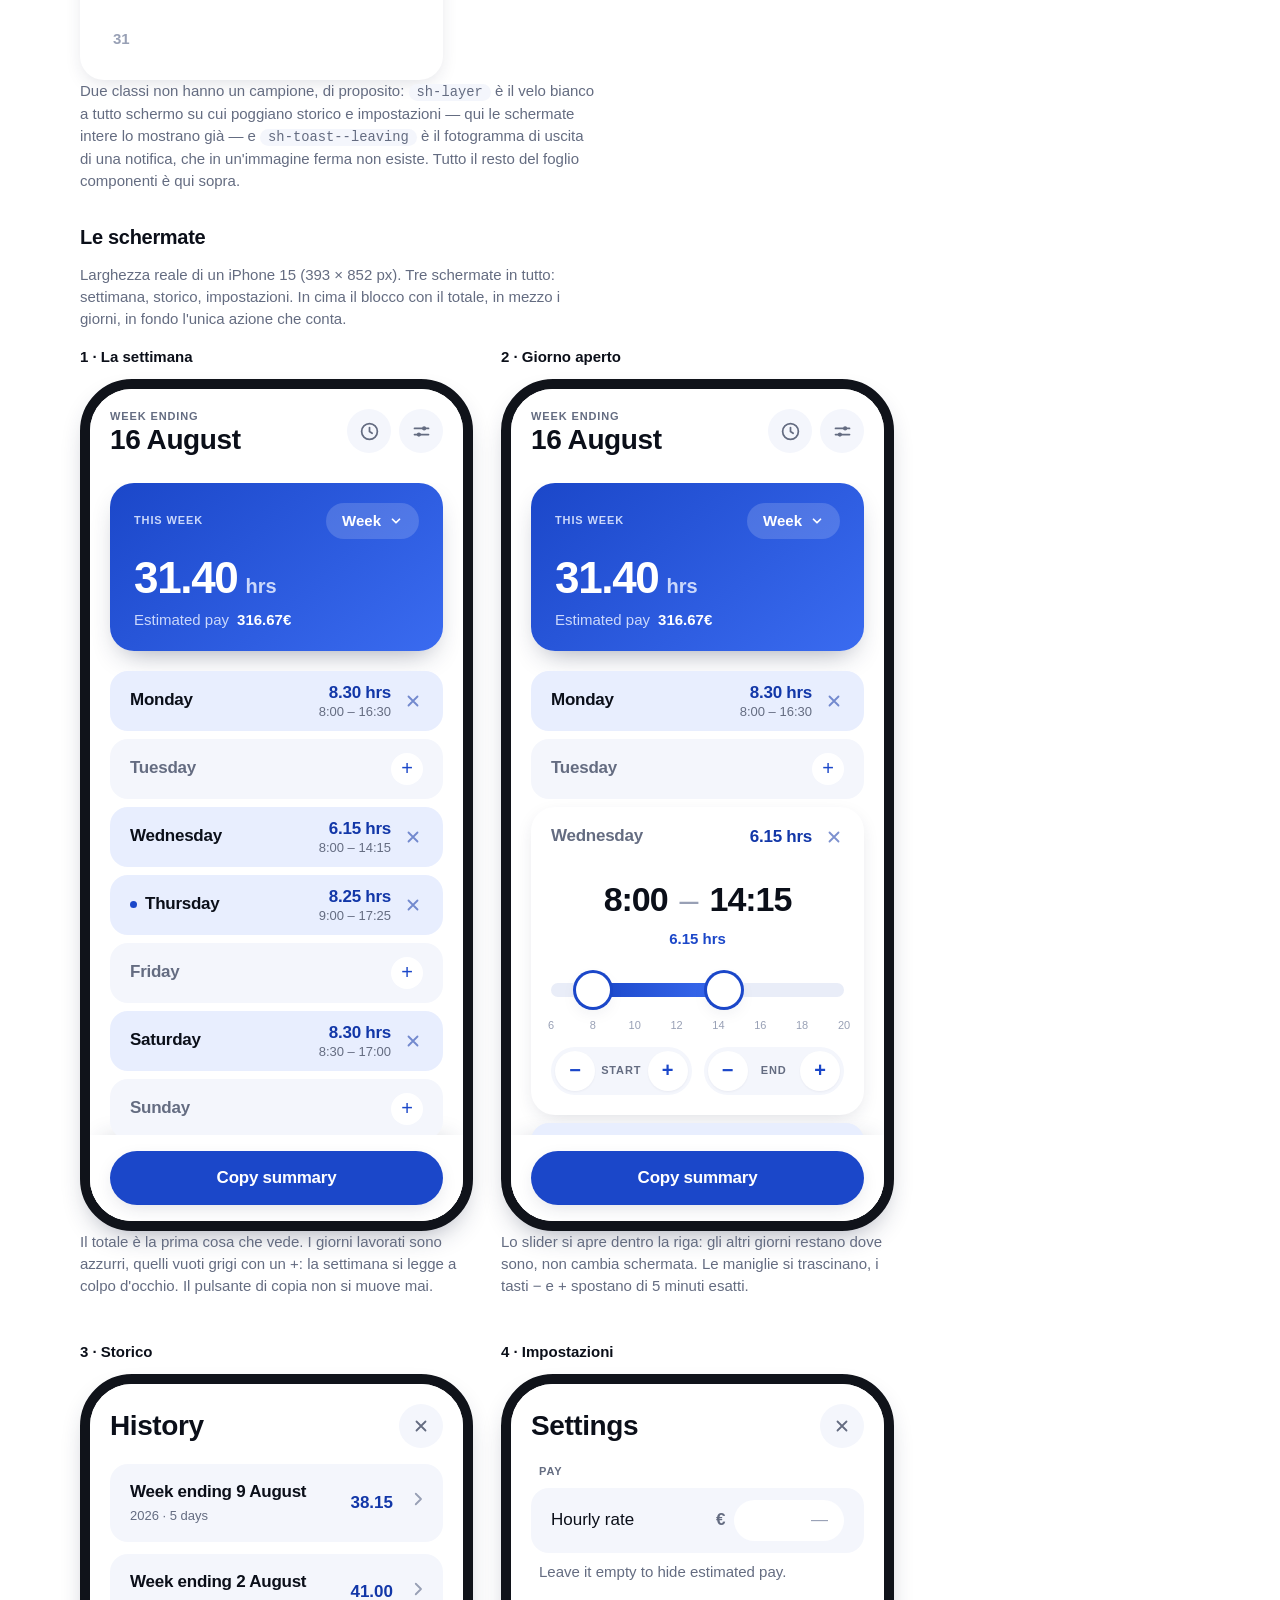
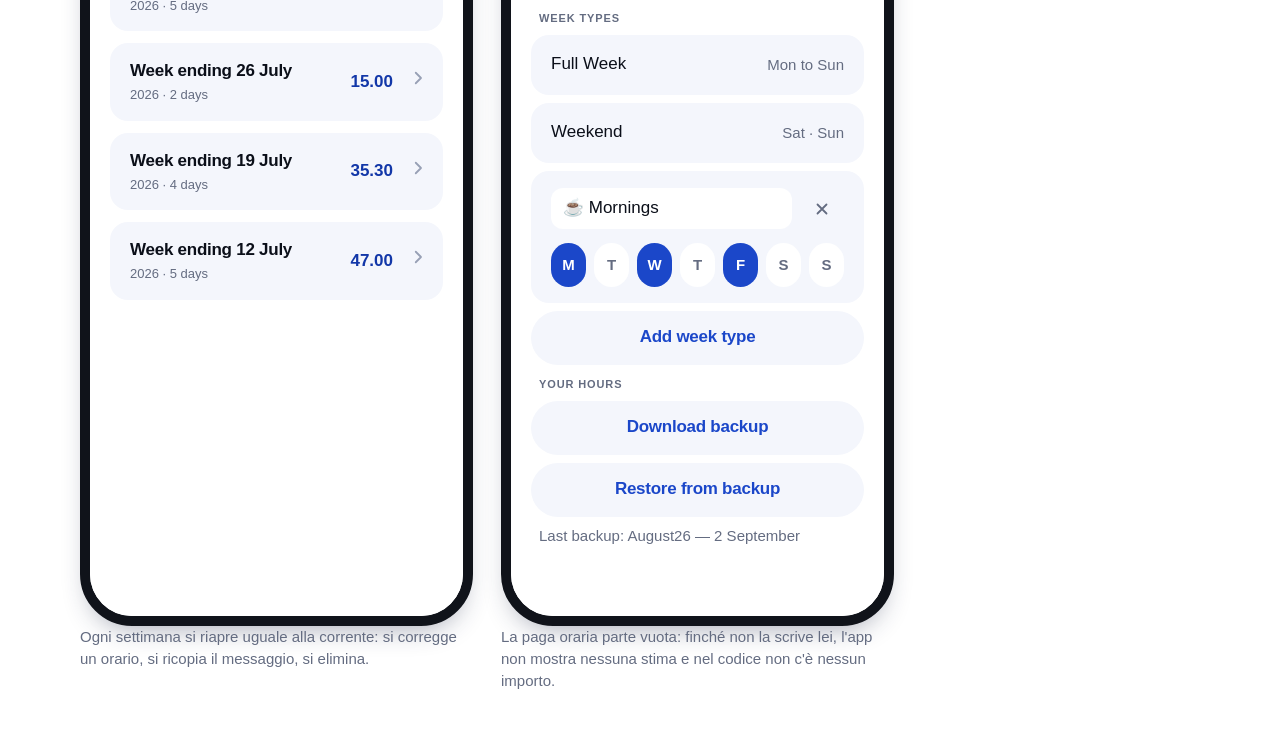
==== commit 430a82dc: "Calendario 2026-2028, numeri allineati, lo scontrino sembra uno scontrino Calendario: estremi fissi " ====
--- a/shift-hours/design_handoff/reference.html
+++ b/shift-hours/design_handoff/reference.html
@@ -356,6 +356,23 @@
       </div>
     </div>
 
+
+
+    <div class="specimen">
+      <div class="specimen__label">Lo scontrino — carta strappata sopra e sotto, spaziatura fissa perché le colonne reggano. L'ultima riga è la frase della settimana: cambia ogni lunedì e NON entra mai nel messaggio che va al capo</div>
+      <div class="sh-preview">
+        <span class="sh-preview__label">Your week</span>
+        <p class="sh-preview__bubble">       Week ending 16 August
+-----------------------------------
+Monday      9:00 - 17:00      8 hrs
+Wednesday  10:00 - 17:00      7 hrs
+Thursday    9:00 - 16:30   7.30 hrs
+-----------------------------------
+Total       22 hours and 30 minutes
+
+         Have a good week</p>
+      </div>
+    </div>
 
     <div class="specimen">
       <div class="specimen__label">Calendario — la sfumatura va dal giorno meno pagato al più pagato DEL MESE che si guarda, non di sempre. L'anello giallo è un bank holiday: quel giorno vale il doppio</div>
@@ -663,7 +680,9 @@
 Thursday    9:00 - 17:25   8.25 hrs
 Saturday    8:30 - 17:00   8.30 hrs
 -----------------------------------
-Total       31 hours and 40 minutes</p>
+Total       31 hours and 40 minutes
+
+         Have a good week</p>
             </div>
 
           </div>
--- a/shift-hours/design_handoff/components.css
+++ b/shift-hours/design_handoff/components.css
@@ -672,11 +672,26 @@
    che tiene in riga i numeri. A 14px i 35 caratteri stanno dentro un iPhone 15
    senza scorrimento — `white-space: pre` e non `pre-wrap`, perché una riga
    mandata a capo distruggerebbe l'incolonnamento. */
+/* Lo strappo sopra e sotto è disegnato come sfondo dell'elemento, non con
+   ::before e ::after: quelli andrebbero posizionati fuori dal riquadro, e
+   `overflow-x: auto` — che serve da rete di sicurezza se un giorno il testo
+   diventasse più largo — li ritaglierebbe via senza dire niente.
+ *
+ * Tre strati: la merlatura in cima, quella in fondo, e la carta piena in
+ * mezzo. Passo 14px con raggio 6.5: più largo sembra una tenda da sole, più
+ * stretto non si legge e pare un bordo sbagliato. Le tacche sono trasparenti,
+ * quindi lasciano vedere lo sfondo della schermata. */
 .sh-preview__bubble {
   margin: 0;
-  padding: var(--sh-space-4) var(--sh-space-5);
-  border-radius: var(--sh-radius-md);
-  background: var(--sh-surface);
+  /* Lo spazio verticale tiene conto dei 7px di merlatura sopra e sotto. */
+  padding: calc(var(--sh-space-5) + 7px) var(--sh-space-5);
+  background:
+    radial-gradient(circle at 7px 0, transparent 6.5px, var(--sh-surface) 7px)
+      top / 14px 7px repeat-x,
+    radial-gradient(circle at 7px 7px, transparent 6.5px, var(--sh-surface) 7px)
+      bottom / 14px 7px repeat-x,
+    linear-gradient(var(--sh-surface), var(--sh-surface))
+      center / 100% calc(100% - 14px) no-repeat;
   color: var(--sh-text);
   font-family: var(--sh-mono);
   font-size: var(--sh-size-mono);
@@ -1146,8 +1161,13 @@
 }
 
 /* L'importo arrotondato all'euro: i centesimi restano solo in Estimated pay,
-   qui non ci starebbero e non servirebbero. */
+   qui non ci starebbero e non servirebbero.
+ *
+ * `height` fissa, e lo span c'è sempre anche quando è vuoto: se no una casella
+ * senza importo centrerebbe il solo numero, e nella stessa riga i numeri dei
+ * giorni lavorati starebbero più in alto degli altri. */
 .sh-cal__pay {
+  height: 1em;
   font-size: var(--sh-size-2xs);
   line-height: 1;
   opacity: 0.85;
